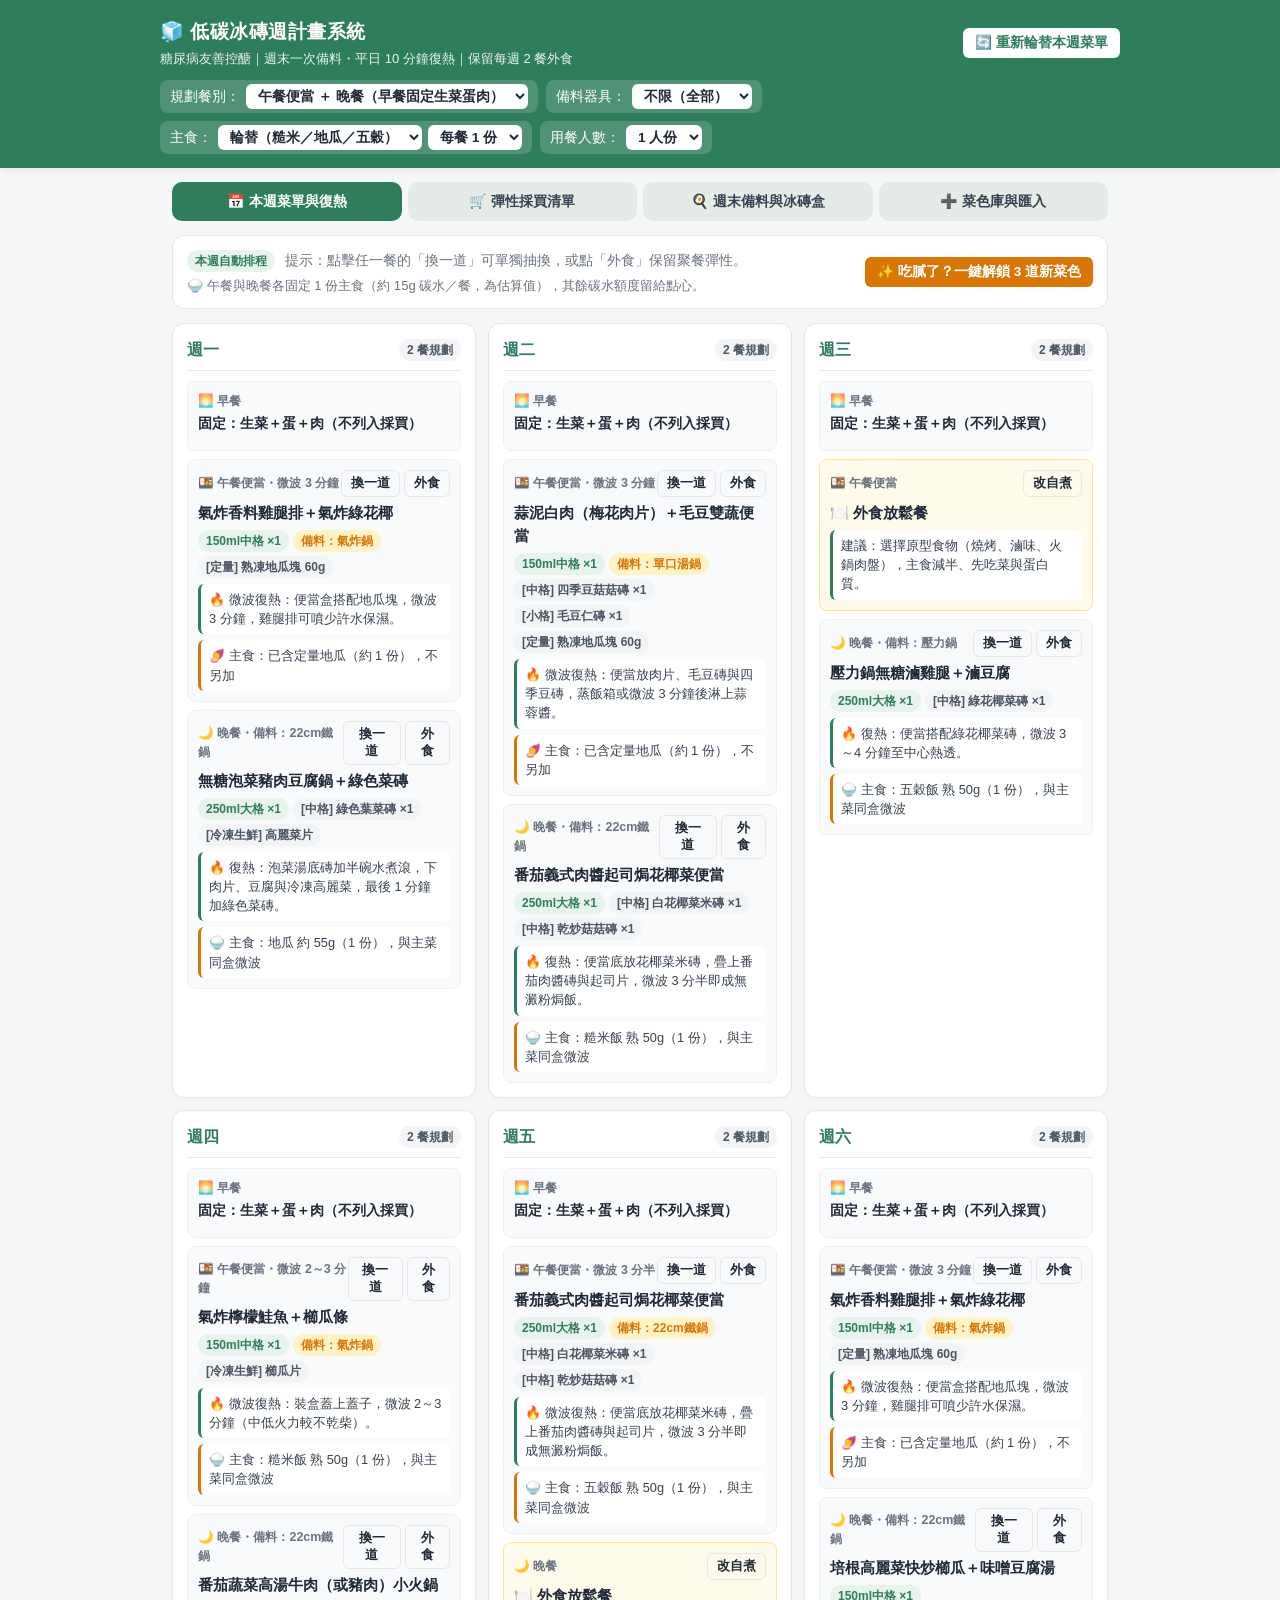
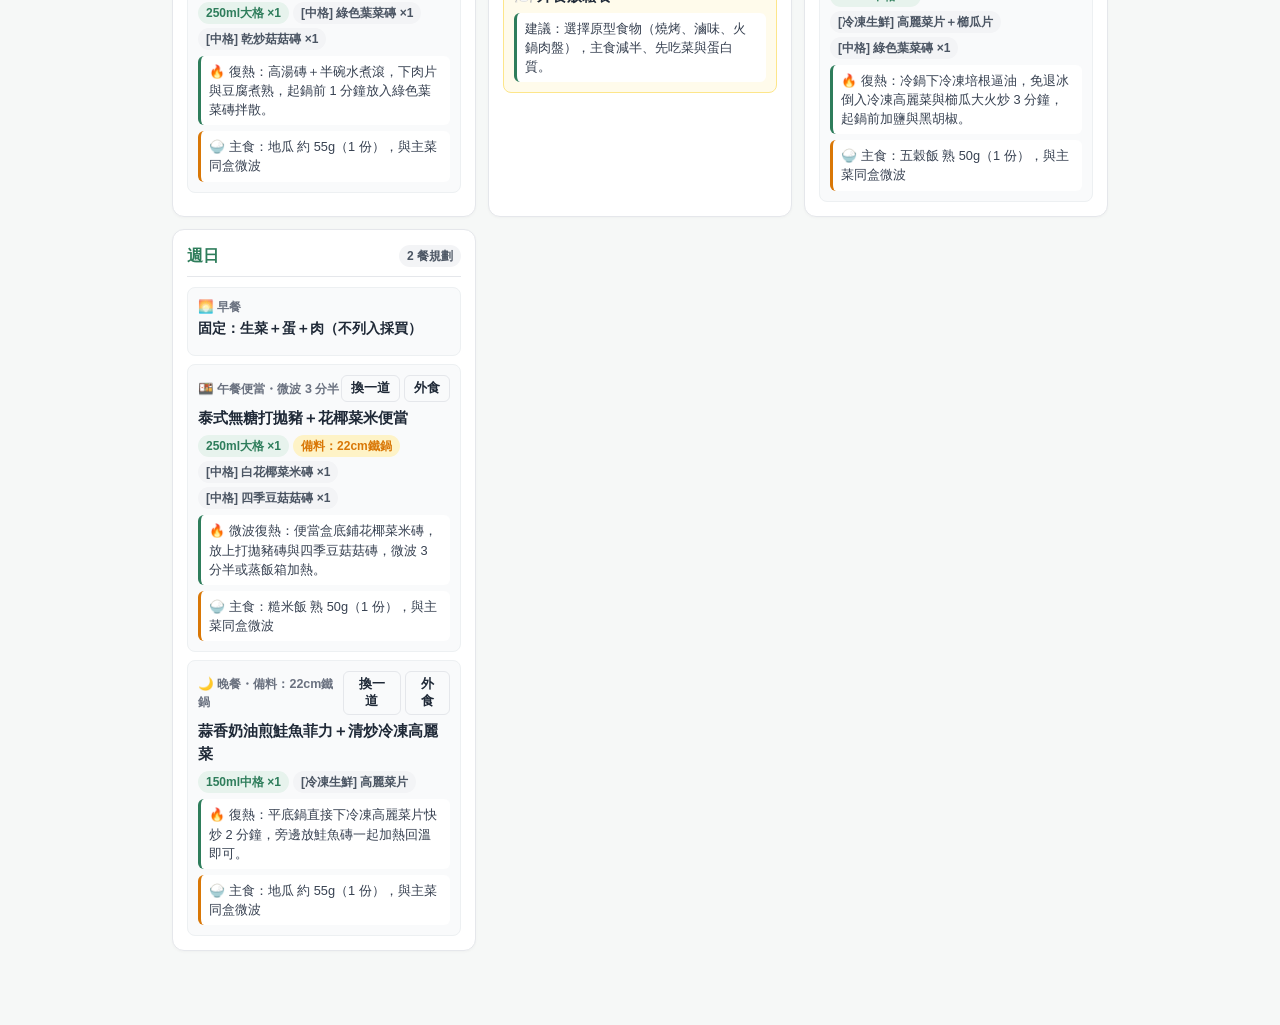
==== low-carb-meal/index.html @ 5da92940 "first version" ====
<html lang="zh-Hant">
<head>
  <meta charset="UTF-8" />
  <meta name="viewport" content="width=device-width, initial-scale=1.0" />
  <title>低碳冰磚週計畫｜控醣備餐與彈性採買系統</title>
  <style>
    :root {
      --bg: #f6f8f7;
      --card: #ffffff;
      --primary: #2e7d5b;
      --primary-light: #e7f3ed;
      --accent: #d97706;
      --accent-light: #fef3c7;
      --text: #1f2937;
      --muted: #6b7280;
      --border: #e5e7eb;
      --danger: #dc2626;
      --radius: 12px;
    }
    * { box-sizing: border-box; }
    body {
      margin: 0;
      font-family: -apple-system, BlinkMacSystemFont, "Segoe UI", "Noto Sans TC", "Microsoft JhengHei", sans-serif;
      background: var(--bg);
      color: var(--text);
      line-height: 1.5;
      padding-bottom: 60px;
    }
    header {
      background: var(--primary);
      color: #fff;
      padding: 18px 16px 14px;
      position: sticky;
      top: 0;
      z-index: 20;
      box-shadow: 0 2px 8px rgba(0,0,0,0.08);
    }
    .header-top {
      max-width: 960px;
      margin: 0 auto;
      display: flex;
      flex-wrap: wrap;
      justify-content: space-between;
      align-items: center;
      gap: 10px;
    }
    h1 {
      margin: 0;
      font-size: 1.2rem;
      letter-spacing: 0.5px;
    }
    .subtitle {
      font-size: 0.82rem;
      opacity: 0.9;
      margin-top: 2px;
    }
    .controls-bar {
      max-width: 960px;
      margin: 12px auto 0;
      display: flex;
      flex-wrap: wrap;
      gap: 8px;
      align-items: center;
    }
    .control-group {
      background: rgba(255,255,255,0.16);
      padding: 4px 10px;
      border-radius: 8px;
      display: flex;
      align-items: center;
      gap: 6px;
      font-size: 0.85rem;
    }
    select, button {
      font-family: inherit;
      font-size: 0.85rem;
      border-radius: 6px;
      border: none;
      cursor: pointer;
    }
    select {
      padding: 4px 8px;
      background: #fff;
      color: var(--text);
      font-weight: 600;
    }
    .btn {
      padding: 6px 12px;
      font-weight: 600;
      transition: opacity 0.15s;
    }
    .btn:hover { opacity: 0.9; }
    .btn-white { background: #fff; color: var(--primary); }
    .btn-accent { background: var(--accent); color: #fff; }
    .btn-outline {
      background: transparent;
      border: 1px solid var(--border);
      color: var(--text);
      padding: 4px 9px;
      font-size: 0.8rem;
    }
    .btn-outline:hover { background: #f3f4f6; }

    /* Tabs */
    .tabs {
      max-width: 960px;
      margin: 14px auto 0;
      padding: 0 12px;
      display: grid;
      grid-template-columns: repeat(4, 1fr);
      gap: 6px;
    }
    .tab-btn {
      padding: 10px 6px;
      background: #e5ece8;
      color: #374151;
      border-radius: 10px;
      font-weight: 700;
      font-size: 0.88rem;
      text-align: center;
    }
    .tab-btn.active {
      background: var(--primary);
      color: #fff;
    }

    main {
      max-width: 960px;
      margin: 14px auto;
      padding: 0 12px;
    }
    .tab-panel { display: none; }
    .tab-panel.active { display: block; }

    /* Action Banner */
    .action-strip {
      background: var(--card);
      border: 1px solid var(--border);
      border-radius: var(--radius);
      padding: 12px 14px;
      margin-bottom: 14px;
      display: flex;
      flex-wrap: wrap;
      justify-content: space-between;
      align-items: center;
      gap: 10px;
    }
    .badge {
      display: inline-block;
      padding: 2px 8px;
      border-radius: 999px;
      font-size: 0.75rem;
      font-weight: 700;
    }
    .badge-green { background: var(--primary-light); color: var(--primary); }
    .badge-amber { background: var(--accent-light); color: var(--accent); }
    .badge-gray { background: #f3f4f6; color: #4b5563; }

    /* Day Cards */
    .week-grid {
      display: grid;
      grid-template-columns: repeat(auto-fill, minmax(290px, 1fr));
      gap: 12px;
    }
    .day-card {
      background: var(--card);
      border: 1px solid var(--border);
      border-radius: var(--radius);
      padding: 14px;
      box-shadow: 0 1px 3px rgba(0,0,0,0.03);
    }
    .day-header {
      display: flex;
      justify-content: space-between;
      align-items: center;
      border-bottom: 1px solid var(--border);
      padding-bottom: 8px;
      margin-bottom: 10px;
    }
    .day-title {
      font-weight: 800;
      font-size: 1rem;
      color: var(--primary);
    }
    .meal-slot {
      background: #f9fafb;
      border: 1px solid #edf0f2;
      border-radius: 8px;
      padding: 10px;
      margin-bottom: 8px;
    }
    .meal-slot:last-child { margin-bottom: 0; }
    .meal-slot.eating-out {
      background: #fffbeb;
      border-color: #fde68a;
    }
    .slot-top {
      display: flex;
      justify-content: space-between;
      align-items: center;
      margin-bottom: 4px;
    }
    .slot-label {
      font-size: 0.78rem;
      font-weight: 700;
      color: var(--muted);
    }
    .slot-actions {
      display: flex;
      gap: 4px;
    }
    .meal-name {
      font-weight: 700;
      font-size: 0.96rem;
      margin: 2px 0 6px;
    }
    .brick-tags {
      display: flex;
      flex-wrap: wrap;
      gap: 4px;
      margin-bottom: 6px;
    }
    .reheat-box {
      font-size: 0.8rem;
      color: #374151;
      background: #fff;
      padding: 6px 8px;
      border-radius: 6px;
      border-left: 3px solid var(--primary);
    }

    /* Section Cards */
    .section-card {
      background: var(--card);
      border: 1px solid var(--border);
      border-radius: var(--radius);
      padding: 16px;
      margin-bottom: 14px;
    }
    .section-card h2 {
      margin: 0 0 10px;
      font-size: 1.05rem;
      color: var(--primary);
      display: flex;
      align-items: center;
      gap: 6px;
    }

    /* Container Grid */
    .container-grid {
      display: grid;
      grid-template-columns: repeat(auto-fit, minmax(220px, 1fr));
      gap: 10px;
    }
    .container-box {
      border: 1px solid var(--border);
      border-radius: 10px;
      padding: 12px;
      background: #fafcfb;
    }
    .container-size {
      font-weight: 800;
      color: var(--primary);
      font-size: 0.95rem;
    }
    .container-count {
      font-size: 1.35rem;
      font-weight: 800;
      margin: 4px 0;
    }

    /* SOP Steps */
    .sop-step {
      border-left: 3px solid var(--primary);
      padding-left: 12px;
      margin-bottom: 14px;
    }
    .sop-step h3 {
      margin: 0 0 4px;
      font-size: 0.95rem;
    }
    .sop-step ul {
      margin: 4px 0 0;
      padding-left: 18px;
      font-size: 0.88rem;
    }

    /* Shopping List */
    .shop-category {
      margin-bottom: 16px;
    }
    .shop-cat-title {
      font-weight: 800;
      font-size: 0.92rem;
      background: var(--primary-light);
      color: var(--primary);
      padding: 5px 10px;
      border-radius: 6px;
      margin-bottom: 8px;
    }
    .shop-item {
      display: flex;
      flex-wrap: wrap;
      justify-content: space-between;
      align-items: center;
      padding: 8px 6px;
      border-bottom: 1px solid #f1f3f5;
      gap: 8px;
    }
    .shop-item.checked .item-main {
      text-decoration: line-through;
      color: var(--muted);
    }
    .item-left {
      display: flex;
      align-items: flex-start;
      gap: 8px;
      flex: 1;
      min-width: 180px;
    }
    .item-left input[type="checkbox"] {
      width: 18px;
      height: 18px;
      margin-top: 2px;
      accent-color: var(--primary);
    }
    .alt-hint {
      display: block;
      font-size: 0.76rem;
      color: var(--muted);
    }
    .qty-ctrl {
      display: flex;
      align-items: center;
      gap: 6px;
    }
    .qty-btn {
      width: 26px;
      height: 26px;
      border-radius: 6px;
      background: #eef2f0;
      font-weight: 800;
      color: var(--text);
    }
    .qty-val {
      min-width: 68px;
      text-align: center;
      font-weight: 700;
      font-size: 0.88rem;
    }
    .custom-add {
      display: flex;
      gap: 8px;
      margin-top: 12px;
    }
    .custom-add input {
      flex: 1;
      padding: 8px 10px;
      border: 1px solid var(--border);
      border-radius: 8px;
      font-size: 0.9rem;
    }

    /* Modal */
    .modal-backdrop {
      display: none;
      position: fixed;
      inset: 0;
      background: rgba(0,0,0,0.45);
      z-index: 50;
      align-items: center;
      justify-content: center;
      padding: 16px;
    }
    .modal-backdrop.open { display: flex; }
    .modal {
      background: #fff;
      border-radius: 14px;
      max-width: 560px;
      width: 100%;
      padding: 18px;
      max-height: 88vh;
      overflow-y: auto;
    }
    .modal textarea {
      width: 100%;
      height: 180px;
      font-family: monospace;
      font-size: 0.82rem;
      padding: 10px;
      border: 1px solid var(--border);
      border-radius: 8px;
      margin: 10px 0;
    }
    .toast {
      position: fixed;
      bottom: 20px;
      left: 50%;
      transform: translateX(-50%);
      background: #1f2937;
      color: #fff;
      padding: 10px 18px;
      border-radius: 999px;
      font-size: 0.88rem;
      z-index: 60;
      opacity: 0;
      pointer-events: none;
      transition: opacity 0.25s;
    }
    .toast.show { opacity: 1; }

    /* ===== 手機版：節省上半部空間 ===== */
    #settingsToggle { display: none; }
    .header-actions { display: flex; gap: 6px; }
    @media (max-width: 640px) {
      header { position: static; padding: 10px 12px; }
      h1 { font-size: 1rem; }
      .subtitle { display: none; }
      .hide-sm { display: none; }
      #settingsToggle { display: inline-block; }
      .btn { padding: 6px 10px; }
      .controls-bar { display: none; margin-top: 10px; }
      .controls-bar.open { display: flex; flex-direction: column; align-items: stretch; }
      .control-group { width: 100%; justify-content: space-between; flex-wrap: wrap; }
      .control-group select { max-width: 62%; }
      .tabs {
        position: sticky; top: 0; z-index: 15;
        margin: 0; padding: 6px 8px;
        background: var(--bg);
        border-bottom: 1px solid var(--border);
        gap: 4px;
      }
      .tab-btn { padding: 8px 2px; font-size: 0.72rem; line-height: 1.25; }
      main { margin: 10px auto; }
      .action-strip { padding: 10px 12px; }
      .section-card { padding: 12px; }
    }
  </style>
</head>
<body>

<header>
  <div class="header-top">
    <div>
      <h1>🧊 低碳冰磚週計畫系統</h1>
      <div class="subtitle">糖尿病友善控醣｜週末一次備料・平日 10 分鐘復熱｜保留每週 2 餐外食</div>
    </div>
    <div class="header-actions">
      <button id="settingsToggle" class="btn btn-white" onclick="toggleSettings()" aria-expanded="false">⚙️ 設定</button>
      <button class="btn btn-white" onclick="regenerateWeek()">🔄 重新輪替<span class="hide-sm">本週菜單</span></button>
    </div>
  </div>
  <div class="controls-bar">
    <div class="control-group">
      <span>規劃餐別：</span>
      <select id="mealModeSelect" onchange="changeMealMode()">
        <option value="lunch_dinner" selected>午餐便當 ＋ 晚餐（早餐固定生菜蛋肉）</option>
        <option value="dinner_only">僅規劃晚餐（中午自理/外食）</option>
        <option value="three_meals">三餐全部規劃（含低碳變化早餐）</option>
      </select>
    </div>
    <div class="control-group">
      <span>備料器具：</span>
      <select id="cookwareSelect" onchange="changeCookware()">
        <option value="all" selected>不限（全部）</option>
        <option value="iron">鐵鍋／湯鍋</option>
        <option value="微波爐">微波爐</option>
        <option value="氣炸鍋">氣炸鍋</option>
        <option value="壓力鍋">壓力鍋</option>
      </select>
    </div>
    <div class="control-group">
      <span>主食：</span>
      <select id="stapleSelect" onchange="changeStaple()">
        <option value="rotate" selected>輪替（糙米／地瓜／五穀）</option>
        <option value="brown_rice">糙米飯</option>
        <option value="multigrain">五穀飯</option>
        <option value="sweet_potato">地瓜</option>
      </select>
      <select id="stapleServingsSelect" onchange="changeStaple()">
        <option value="0">不安排</option>
        <option value="1" selected>每餐 1 份</option>
        <option value="2">每餐 2 份</option>
        <option value="3">每餐 3 份</option>
      </select>
    </div>
    <div class="control-group">
      <span>用餐人數：</span>
      <select id="servingsSelect" onchange="changeServings()">
        <option value="1" selected>1 人份</option>
        <option value="2">2 人份</option>
        <option value="3">3 人份</option>
        <option value="4">4 人份</option>
      </select>
    </div>
  </div>
</header>

<div class="tabs">
  <button class="tab-btn active" onclick="switchTab('plan', this)">📅 本週菜單與復熱</button>
  <button class="tab-btn" onclick="switchTab('shop', this)">🛒 彈性採買清單</button>
  <button class="tab-btn" onclick="switchTab('sop', this)">🍳 週末備料與冰磚盒</button>
  <button class="tab-btn" onclick="switchTab('recipes', this)">➕ 菜色庫與匯入</button>
</div>

<main>
  <!-- 分頁一：本週菜單與復熱 -->
  <section id="tab-plan" class="tab-panel active">
    <div class="action-strip">
      <div>
        <span class="badge badge-green" id="weekLabel">本週自動排程</span>
        <span style="font-size:0.85rem; color:var(--muted); margin-left:6px;">
          提示：點擊任一餐的「換一道」可單獨抽換，或點「外食」保留聚餐彈性。
        </span>
        <div id="stapleHint" style="font-size:0.82rem; color:var(--muted); margin-top:4px;"></div>
      </div>
      <button class="btn btn-accent" onclick="unlockMoreRecipes()">✨ 吃膩了？一鍵解鎖 3 道新菜色</button>
    </div>
    <div class="week-grid" id="weekGrid"></div>
  </section>

  <!-- 分頁二：彈性採買清單 -->
  <section id="tab-shop" class="tab-panel">
    <div class="section-card">
      <h2>🛒 本週彈性採買清單（目前計算：<span id="shopServingTitle">1 人份</span>）</h2>
      <p style="font-size:0.84rem; color:var(--muted); margin-top:0;">
        ✅ <strong>冰箱已有先勾掉</strong>（例如高麗菜、培根、地瓜）｜可用 <strong>＋／－</strong> 依包裝大小調整，或參考下方替代食材。
      </p>
      <div id="shoppingContainer"></div>
      <div class="custom-add">
        <input type="text" id="customItemInput" placeholder="臨時加買（例：雞蛋 1 盒、無糖豆漿、橄欖油）" onkeydown="if(event.key==='Enter') addCustomItem()" />
        <button class="btn btn-white" style="border:1px solid var(--primary);" onclick="addCustomItem()">＋ 加入清單</button>
      </div>
      <div style="margin-top:12px; display:flex; gap:8px; flex-wrap:wrap;">
        <button class="btn btn-outline" onclick="clearCheckedItems()">清除已勾選狀態</button>
        <button class="btn btn-outline" onclick="resetAdjustments()">重設數量微調</button>
      </div>
    </div>
  </section>

  <!-- 分頁三：週末備料與冰磚盒 -->
  <section id="tab-sop" class="tab-panel">
    <div class="section-card">
      <h2>🔌 電器料理小提醒（微波爐／氣炸鍋／壓力鍋）</h2>
      <ul style="margin:0; padding-left:18px; font-size:0.88rem;">
        <li><strong>微波爐</strong>：使用微波專用容器，蓋保鮮膜或盤子並留透氣孔；冷凍磚分段加熱、中途攪拌或翻面，確保中心熱透。</li>
        <li><strong>氣炸鍋</strong>：食材先擦乾、拌少量油；不要塞滿，留出熱風流動空間。矽膠冰磚盒與上蓋未標示耐高溫時，請勿放入氣炸鍋，改用耐熱杯或鋁箔杯。</li>
        <li><strong>壓力鍋</strong>：液體量與最大容量以機型說明書為準，洩壓完成才開蓋；表中時間僅供參考，請依自家機型調整。</li>
        <li>所有電器的時間與功率都因機型而異，第一次請先小量測試；肉類以中心完全熟透為準。</li>
      </ul>
    </div>

    <div class="section-card">
      <h2>🧊 本週矽膠冰磚盒配置建議（<span id="sopServingTitle">1 人份</span>）</h2>
      <p style="font-size:0.84rem; color:var(--muted); margin-top:0;">
        建議選用「食品級矽膠＋硬質上蓋」冰磚盒；凍硬後脫模移入夾鏈袋集中收納，盒子即可重複冷凍下一批。
      </p>
      <div class="container-grid" id="containerSummary"></div>
    </div>

    <div class="section-card">
      <h2>📋 本週實際要備的料（依目前菜單與器具自動整理）</h2>
      <p style="font-size:0.84rem; color:var(--muted); margin-top:0;">
        只列出本週菜單用到的自煮食譜，依料理器具分組，方便決定先開哪台設備。
      </p>
      <div id="sopDynamic"></div>
    </div>

    <div class="section-card">
      <h2>⏱️ 週末 1 小時多器具平行備料 SOP</h2>
      <p style="font-size:0.84rem; color:var(--muted); margin-top:0;">
        原則：<strong>先啟動不用顧的設備</strong>（壓力鍋、電鍋），再用手邊時間洗切與炒菜；沒用到的器具直接略過該步驟。
      </p>
      <div class="sop-step">
        <h3>階段零：先啟動「不用顧」的設備（約 5 分鐘）</h3>
        <ul>
          <li><strong>壓力鍋</strong>：若本週有滷雞腿、牛肉湯等壓力鍋菜，先下鍋並設定時間（約 12～30 分鐘，依食材與機型），之後只需等洩壓。</li>
          <li><strong>電鍋</strong>：定量地瓜洗淨切小塊，外鍋 1 杯水蒸熟；同時用電鍋煮好本週的<strong>糙米飯／五穀飯</strong>（乾米量見採買清單「主食」）。</li>
          <li><strong>主食飯磚</strong>：飯煮好攤開放涼，每份約熟飯 50g 裝入 <strong>150ml 中格（約半滿）</strong>冷凍；地瓜蒸熟放涼後按份量分裝。</li>
        </ul>
      </div>
      <div class="sop-step">
        <h3>階段一：洗切與生鮮免燙分裝（約 15 分鐘，設備運轉中同步進行）</h3>
        <ul>
          <li><strong>高麗菜</strong>：剝片洗淨切塊，<strong>務必徹底擦乾水分</strong>，依單餐份量裝袋壓平直接生凍（免汆燙）。</li>
          <li><strong>櫛瓜</strong>：洗淨擦乾切 1.5cm 厚片、條或刨絲，直接分裝冷凍；<strong>生菜</strong>洗淨擦乾冷藏，優先於週一～週三吃完。</li>
          <li><strong>肉類</strong>：雞腿排、鮭魚擦乾並醃好（鹽、黑胡椒、蒜粉），準備進氣炸鍋。</li>
        </ul>
      </div>
      <div class="sop-step">
        <h3>階段二：氣炸鍋分批＋湯鍋汆燙雙線並行（約 20 分鐘）</h3>
        <ul>
          <li><strong>氣炸鍋 180°C 分批</strong>：不要塞滿。雞腿排約 12～15 分鐘，鮭魚約 8～10 分鐘，花椰菜或櫛瓜條最後 5 分鐘加入；出爐放網架散熱。</li>
          <li><strong>同時用湯鍋汆燙</strong>，依「味道淡 → 味道重」：綠花椰菜小朵、四季豆段燙 60 秒，泡冷水瀝乾 ➔ 裝入 <strong>150ml 中格</strong>；青江菜、菠菜、地瓜葉燙 30 秒，<strong>用力擠乾水分</strong>切段 ➔ 裝入 <strong>150ml 中格</strong>。</li>
          <li><strong>壓力鍋</strong>：計時結束後等洩壓完成再開蓋（<strong>切勿強行開蓋</strong>），湯品與滷味先放涼。</li>
        </ul>
      </div>
      <div class="sop-step">
        <h3>階段三：22cm 鐵鍋乾炒配料與主菜醬汁（約 15 分鐘）</h3>
        <ul>
          <li><strong>先炒香菇與洋蔥</strong>：少許油乾炒香菇、鴻喜菇與洋蔥丁至收乾水分，分裝入 <strong>150ml 中格</strong>（百搭便當與滑蛋）。</li>
          <li><strong>再煮主菜／湯底磚</strong>：依本週排出的主菜（如無糖打拋豬、番茄肉醬、味噌高湯底）用鐵鍋煮好，放涼入 <strong>250ml 大格</strong>。</li>
        </ul>
      </div>
      <div class="sop-step">
        <h3>階段四：微波爐當「小幫手」（約 5 分鐘，可穿插在任何空檔）</h3>
        <ul>
          <li><strong>少量蔬菜</strong>：一份量的葉菜可裝耐熱碗，加 1～2 大匙水、蓋盤子微波 1～2 分鐘，免開火燙熟。</li>
          <li><strong>解凍絞肉或融化奶油</strong>：低功率分段微波，避免局部煮熟。</li>
          <li><strong>先試吃一磚</strong>：挑一塊放涼的成品，微波確認復熱時間，之後在菜單上微調。</li>
          <li>微波蒸蛋、馬克杯蛋這類菜<strong>不需先煮</strong>，只要備好肉末磚或菇菇磚冷凍即可。</li>
        </ul>
      </div>
      <div class="sop-step" style="margin-bottom:0;">
        <h3>階段五：徹底放涼、入模冷凍與貼標（約 5 分鐘）</h3>
        <ul>
          <li>所有熟食務必吹涼再加蓋進冷凍庫，避免水氣結霜；貼上標籤（菜名＋日期＋復熱器具），平日免解凍直接取用。</li>
          <li>氣炸鍋與壓力鍋出爐的肉類較燙，先攤開散熱，不要直接蓋進密封盒。</li>
        </ul>
      </div>
    </div>
  </section>

  <!-- 分頁四：菜色庫與匯入 -->
  <section id="tab-recipes" class="tab-panel">
    <div class="section-card">
      <h2>📚 目前啟用中的低碳食譜庫（共 <span id="recipeCount">0</span> 道）</h2>
      <div style="display:flex; gap:8px; flex-wrap:wrap; margin-bottom:12px;">
        <button class="btn btn-accent" onclick="unlockMoreRecipes()">✨ 一鍵解鎖 3 道隱藏新菜色</button>
        <button class="btn btn-white" style="border:1px solid var(--primary);" onclick="openImportModal()">📥 貼上 JSON 匯入新食譜</button>
        <button class="btn btn-outline" onclick="exportRecipesJson()">📤 匯出目前菜庫備份</button>
        <button class="btn btn-outline" style="color:var(--danger);" onclick="resetAllData()">⚠️ 重設為初始預設值</button>
      </div>
      <div id="recipeListView"></div>
    </div>
  </section>
</main>

<!-- JSON 匯入彈窗 -->
<div class="modal-backdrop" id="importModal">
  <div class="modal">
    <h3 style="margin-top:0; color:var(--primary);">📥 匯入新食譜</h3>

    <div style="border:1px solid var(--border); border-radius:10px; padding:10px; margin-bottom:10px;">
      <strong style="font-size:0.9rem;">🔗 從網址匯入 JSON（GitHub raw / Gist / 任何 JSON 連結）</strong>
      <div style="display:flex; gap:6px; margin-top:8px;">
        <input type="text" id="jsonUrl" placeholder="https://raw.githubusercontent.com/使用者/repo/main/recipes.json" style="flex:1; padding:7px 9px; border:1px solid var(--border); border-radius:8px;" onkeydown="if(event.key==='Enter') fetchFromUrl()" />
        <button class="btn btn-white" style="background:var(--primary); color:#fff;" onclick="fetchFromUrl()">下載並匯入</button>
      </div>
      <p style="font-size:0.78rem; color:var(--muted); margin:8px 0 0;">
        貼 <code>github.com/.../blob/...</code> 的一般檔案網址也可以，會自動轉成 raw。格式支援 Mealie 與本系統。
      </p>
    </div>

    <div style="border:1px solid var(--border); border-radius:10px; padding:10px; margin-bottom:10px;">
      <strong style="font-size:0.9rem;">🥘 從 Mealie 抓取</strong>
      <div style="display:grid; gap:6px; margin-top:8px;">
        <input type="text" id="mealieUrl" placeholder="Mealie 網址，例如 https://mealie.example.com" style="padding:7px 9px; border:1px solid var(--border); border-radius:8px;" />
        <input type="password" id="mealieToken" placeholder="API Token（公開食譜可留空；不會被儲存）" style="padding:7px 9px; border:1px solid var(--border); border-radius:8px;" />
        <button class="btn btn-white" style="background:var(--primary); color:#fff;" onclick="fetchFromMealie()">從 Mealie 抓取並匯入</button>
      </div>
      <p style="font-size:0.78rem; color:var(--muted); margin:8px 0 0;">
        Mealie 需允許本頁來源的 CORS，否則瀏覽器會擋下請求。被擋時，請改用下方貼上 JSON：開啟
        <code>/api/recipes/食譜slug</code> 複製內容即可。
      </p>
    </div>

    <label style="font-size:0.84rem;">Mealie 食譜沒有冰磚規格，預設使用：
      <select id="mealieBrickSize" style="border:1px solid var(--border);">
        <option value="150ml中格" selected>150ml 中格</option>
        <option value="250ml大格">250ml 大格</option>
        <option value="30ml小格">30ml 小格</option>
      </select>
    </label>
    <p style="font-size:0.84rem; color:var(--muted); margin:6px 0 0;">
      也可貼上 Mealie 食譜 JSON（單道、陣列或列表 API 回傳的 <code>items</code>），或本系統格式的 JSON 陣列。系統會自動辨識並合併進輪替菜庫。
    </p>
    <textarea id="importTextarea" placeholder='貼上 JSON，例如 Mealie：{"name":"打拋豬","recipeIngredient":[...]}，或本系統格式：[{"id":"fish_01","name":"...",...}]'></textarea>
    <div style="display:flex; justify-content:flex-end; gap:8px;">
      <button class="btn btn-outline" onclick="closeImportModal()">取消</button>
      <button class="btn btn-white" style="background:var(--primary); color:#fff;" onclick="confirmImportJson()">確認匯入</button>
    </div>
  </div>
</div>

<div class="toast" id="toast"></div>

<script>
// ==================== 1. 內建核心低碳食譜庫 ====================
const CORE_RECIPES = [
  {
    id: "bento_01",
    name: "泰式無糖打拋豬＋花椰菜米便當",
    mealType: ["lunch_bento", "dinner"],
    cookware: "22cm鐵鍋",
    brickSpec: { size: "250ml大格", count: 1 },
    extraBricks: ["[中格] 白花椰菜米磚 ×1", "[中格] 四季豆菇菇磚 ×1"],
    ingredients: [
      { item: "豬絞肉（低脂）", amount: 120, unit: "g", category: "肉蛋魚豆", alt: "雞胸絞肉、牛絞肉" },
      { item: "白花椰菜", amount: 150, unit: "g", category: "葉菜與花椰", alt: "綠花椰菜碎、板豆腐碎" },
      { item: "四季豆", amount: 60, unit: "g", category: "根莖瓜果", alt: "玉米筍、甜豌豆" },
      { item: "鴻喜菇", amount: 50, unit: "g", category: "菇類與常備", alt: "香菇、杏鮑菇" },
      { item: "九層塔與蒜末", amount: 15, unit: "g", category: "葉菜與花椰", alt: "蔥花、洋蔥末" }
    ],
    prepNote: "鐵鍋炒香蒜末辣椒與豬絞肉，加魚露、醬油、檸檬汁收乾（不加糖），放涼入250ml大格。",
    reheatNote: "便當盒底鋪花椰菜米磚，放上打拋豬磚與四季豆菇菇磚，微波 3 分半或蒸飯箱加熱。"
  },
  {
    id: "bento_02",
    name: "香煎去骨雞腿排＋定量地瓜便當",
    mealType: ["lunch_bento"],
    cookware: "22cm鐵鍋",
    brickSpec: { size: "150ml中格", count: 1 },
    extraBricks: ["[中格] 綠花椰菜磚 ×1", "[定量] 熟凍地瓜塊 60g"],
    ingredients: [
      { item: "去骨雞腿排", amount: 150, unit: "g", category: "肉蛋魚豆", alt: "雞胸肉、松阪豬" },
      { item: "綠花椰菜", amount: 100, unit: "g", category: "葉菜與花椰", alt: "四季豆、青江菜" },
      { item: "地瓜（定量60g）", amount: 60, unit: "g", category: "根莖瓜果", alt: "南瓜 70g、毛豆仁 60g" }
    ],
    prepNote: "雞腿排皮朝下用22cm鐵鍋煎至金黃逼油，灑鹽與黑胡椒切塊，放涼分裝冷凍。",
    reheatNote: "取出雞腿排、花椰菜磚與1塊熟凍地瓜裝盒，微波 3 分鐘（噴少許水更嫩）。"
  },
  {
    id: "bento_03",
    name: "番茄義式肉醬起司焗花椰菜便當",
    mealType: ["lunch_bento", "dinner"],
    cookware: "22cm鐵鍋",
    brickSpec: { size: "250ml大格", count: 1 },
    extraBricks: ["[中格] 白花椰菜米磚 ×1", "[中格] 乾炒菇菇磚 ×1"],
    ingredients: [
      { item: "牛絞肉（或豬絞肉）", amount: 120, unit: "g", category: "肉蛋魚豆", alt: "雞胸丁、板豆腐丁" },
      { item: "牛番茄", amount: 1, unit: "顆", category: "根莖瓜果", alt: "無糖番茄糊罐頭" },
      { item: "洋蔥", amount: 40, unit: "g", category: "根莖瓜果", alt: "西芹丁" },
      { item: "起司片", amount: 1, unit: "片", category: "冷藏乳品", alt: "乳酪絲 15g" }
    ],
    prepNote: "鐵鍋炒香洋蔥與牛番茄丁至糊化，加入絞肉、義式香料與黑胡椒燉煮收汁，放涼入250ml大格。",
    reheatNote: "便當底放花椰菜米磚，疊上番茄肉醬磚與起司片，微波 3 分半即成無澱粉焗飯。"
  },
  {
    id: "bento_04",
    name: "蒜泥白肉（梅花肉片）＋毛豆雙蔬便當",
    mealType: ["lunch_bento"],
    cookware: "單口湯鍋",
    brickSpec: { size: "150ml中格", count: 1 },
    extraBricks: ["[中格] 四季豆菇菇磚 ×1", "[小格] 毛豆仁磚 ×1", "[定量] 熟凍地瓜塊 60g"],
    ingredients: [
      { item: "豬梅花薄肉片", amount: 130, unit: "g", category: "肉蛋魚豆", alt: "豬五花片、雞胸片" },
      { item: "毛豆仁", amount: 50, unit: "g", category: "肉蛋魚豆", alt: "黑豆、板豆腐" },
      { item: "地瓜（定量60g）", amount: 60, unit: "g", category: "根莖瓜果", alt: "芋頭塊 60g" }
    ],
    prepNote: "滾水加薑片與米酒燙熟梅花肉片，瀝乾分裝；醬汁（蒜末＋無糖醬油＋香油）另外小盒裝。",
    reheatNote: "便當放肉片、毛豆磚與四季豆磚，蒸飯箱或微波 3 分鐘後淋上蒜蓉醬。"
  },
  {
    id: "bento_05",
    name: "培根高麗菜無麵粉厚烘蛋便當",
    mealType: ["lunch_bento", "breakfast"],
    cookware: "22cm鐵鍋",
    brickSpec: { size: "150ml中格", count: 1 },
    extraBricks: ["[小格] 菠菜毛豆配色磚 ×1"],
    ingredients: [
      { item: "雞蛋", amount: 3, unit: "顆", category: "肉蛋魚豆", alt: "鴨蛋" },
      { item: "高麗菜", amount: 100, unit: "g", category: "葉菜與花椰", alt: "大白菜、櫛瓜絲" },
      { item: "培根肉", amount: 2, unit: "片", category: "肉蛋魚豆", alt: "火腿片、鮪魚罐頭" }
    ],
    prepNote: "22cm鐵鍋煎香培根與冷凍高麗菜絲，倒入打散蛋液與配色磚，加蓋小火烘熟切塊。",
    reheatNote: "冷凍切塊烘蛋直接裝入便當，搭配小番茄或無糖豆漿，微波 2 分半即可。"
  },
  {
    id: "dinner_01",
    name: "培根高麗菜快炒櫛瓜＋味噌豆腐湯",
    mealType: ["dinner"],
    cookware: "22cm鐵鍋",
    brickSpec: { size: "150ml中格", count: 1 },
    extraBricks: ["[冷凍生鮮] 高麗菜片＋櫛瓜片", "[中格] 綠色葉菜磚 ×1"],
    ingredients: [
      { item: "高麗菜", amount: 120, unit: "g", category: "葉菜與花椰", alt: "大白菜、青江菜" },
      { item: "櫛瓜", amount: 100, unit: "g", category: "根莖瓜果", alt: "大黃瓜、杏鮑菇" },
      { item: "培根肉", amount: 2, unit: "片", category: "肉蛋魚豆", alt: "豬肉絲、雞肉丁" },
      { item: "板豆腐", amount: 100, unit: "g", category: "肉蛋魚豆", alt: "嫩豆腐、豆皮" }
    ],
    prepNote: "高麗菜與櫛瓜洗淨擦乾生凍；培根單片捲起冷凍。",
    reheatNote: "冷鍋下冷凍培根逼油，免退冰倒入冷凍高麗菜與櫛瓜大火炒 3 分鐘，起鍋前加鹽與黑胡椒。"
  },
  {
    id: "dinner_02",
    name: "番茄蔬菜高湯牛肉（或豬肉）小火鍋",
    mealType: ["dinner"],
    cookware: "22cm鐵鍋",
    brickSpec: { size: "250ml大格", count: 1 },
    extraBricks: ["[中格] 綠色葉菜磚 ×1", "[中格] 乾炒菇菇磚 ×1"],
    ingredients: [
      { item: "火鍋肉片（牛或豬）", amount: 130, unit: "g", category: "肉蛋魚豆", alt: "去骨雞腿塊、魚片" },
      { item: "牛番茄", amount: 1, unit: "顆", category: "根莖瓜果", alt: "白蘿蔔塊" },
      { item: "青江菜（或菠菜）", amount: 100, unit: "g", category: "葉菜與花椰", alt: "小白菜、地瓜葉" },
      { item: "板豆腐", amount: 100, unit: "g", category: "肉蛋魚豆", alt: "凍豆腐、百頁豆腐" }
    ],
    prepNote: "週末用番茄、洋蔥與高麗菜芯熬無糖蔬菜湯底，分裝 250ml 大格；葉菜燙 30 秒擠乾入 150ml 中格。",
    reheatNote: "高湯磚＋半碗水煮滾，下肉片與豆腐煮熟，起鍋前 1 分鐘放入綠色葉菜磚拌散。"
  },
  {
    id: "dinner_03",
    name: "乾炒菇菇洋蔥滑蛋＋清燙蒜香青菜",
    mealType: ["dinner"],
    cookware: "22cm鐵鍋",
    brickSpec: { size: "150ml中格", count: 1 },
    extraBricks: ["[中格] 乾炒菇菇洋蔥磚 ×1", "[中格] 綠色葉菜磚 ×1"],
    ingredients: [
      { item: "香菇與鴻喜菇", amount: 100, unit: "g", category: "菇類與常備", alt: "杏鮑菇、金針菇" },
      { item: "洋蔥", amount: 50, unit: "g", category: "根莖瓜果", alt: "蔥段" },
      { item: "雞蛋", amount: 3, unit: "顆", category: "肉蛋魚豆", alt: "蝦仁 80g＋蛋 2 顆" },
      { item: "地瓜葉（或空心菜）", amount: 100, unit: "g", category: "葉菜與花椰", alt: "青江菜、菠菜" }
    ],
    prepNote: "菇類與洋蔥切絲用鐵鍋乾炒收水，放涼入 150ml 中格冰磚盒。",
    reheatNote: "鐵鍋熱油炒熱菇菇冰磚，淋入蛋液小火推成滑蛋；另用滾水快速燙散綠色葉菜磚拌橄欖油。"
  },
  {
    id: "dinner_04",
    name: "蒜香奶油煎鮭魚菲力＋清炒冷凍高麗菜",
    mealType: ["dinner", "lunch_bento"],
    cookware: "22cm鐵鍋",
    brickSpec: { size: "150ml中格", count: 1 },
    extraBricks: ["[冷凍生鮮] 高麗菜片"],
    ingredients: [
      { item: "鮭魚菲力", amount: 130, unit: "g", category: "肉蛋魚豆", alt: "無鹽鯖魚片、鱸魚片" },
      { item: "高麗菜", amount: 120, unit: "g", category: "葉菜與花椰", alt: "綠花椰菜、四季豆" },
      { item: "無鹽奶油與蒜頭", amount: 10, unit: "g", category: "冷藏乳品", alt: "橄欖油 1 大匙" }
    ],
    prepNote: "鮭魚切厚塊擦乾，22cm鐵鍋煎至兩面金黃，關火餘溫融化奶油蒜末與檸檬汁，放涼入 150ml 中格。",
    reheatNote: "平底鍋直接下冷凍高麗菜片快炒 2 分鐘，旁邊放鮭魚磚一起加熱回溫即可。",
    lunchReheat: "鮭魚磚與高麗菜片裝盒，蓋上蓋子微波 3 分鐘（可噴少許水）。"
  },
  {
    id: "dinner_05",
    name: "無糖泡菜豬肉豆腐鍋＋綠色菜磚",
    mealType: ["dinner"],
    cookware: "22cm鐵鍋",
    brickSpec: { size: "250ml大格", count: 1 },
    extraBricks: ["[中格] 綠色葉菜磚 ×1", "[冷凍生鮮] 高麗菜片"],
    ingredients: [
      { item: "無糖韓式泡菜", amount: 80, unit: "g", category: "菇類與常備", alt: "無糖白味噌 20g" },
      { item: "豬五花（或梅花肉片）", amount: 120, unit: "g", category: "肉蛋魚豆", alt: "雞腿肉片、海鮮" },
      { item: "板豆腐", amount: 100, unit: "g", category: "肉蛋魚豆", alt: "嫩豆腐" }
    ],
    prepNote: "泡菜與洋蔥炒香加水煮成湯底，放涼分裝 250ml 大格冰磚盒。",
    reheatNote: "泡菜湯底磚加半碗水煮滾，下肉片、豆腐與冷凍高麗菜，最後 1 分鐘加綠色菜磚。"
  },
  {
    id: "bf_01",
    name: "生菜培根煎蛋捲＋無糖豆漿",
    mealType: ["breakfast"],
    cookware: "22cm鐵鍋",
    brickSpec: { size: "30ml小格", count: 1 },
    extraBricks: ["[冷藏生鮮] 蘿蔓/美生菜葉"],
    ingredients: [
      { item: "美生菜（或蘿蔓）", amount: 60, unit: "g", category: "葉菜與花椰", alt: "大陸妹、小黃瓜片" },
      { item: "雞蛋", amount: 2, unit: "顆", category: "肉蛋魚豆", alt: "水煮蛋" },
      { item: "培根肉", amount: 2, unit: "片", category: "肉蛋魚豆", alt: "煎雞胸片" }
    ],
    prepNote: "生菜洗淨甩乾包裹廚房紙巾直立冷藏（不可冷凍）。",
    reheatNote: "22cm鐵鍋煎熟培根與荷包蛋，用大片生菜直接包起來吃，清爽零澱粉。"
  },
  {
    id: "bf_02",
    name: "毛豆菠菜起司烘蛋＋定量蒸地瓜",
    mealType: ["breakfast"],
    cookware: "22cm鐵鍋",
    brickSpec: { size: "30ml小格", count: 1 },
    extraBricks: ["[小格] 菠菜毛豆配色磚 ×1", "[定量] 熟凍地瓜塊 50g"],
    ingredients: [
      { item: "雞蛋", amount: 2, unit: "顆", category: "肉蛋魚豆", alt: "蛋白液" },
      { item: "菠菜", amount: 50, unit: "g", category: "葉菜與花椰", alt: "地瓜葉、青江菜" },
      { item: "地瓜（定量50g）", amount: 50, unit: "g", category: "根莖瓜果", alt: "無糖豆漿 1 杯" }
    ],
    prepNote: "菠菜燙熟擠乾切碎與毛豆仁混合，裝入 30ml 小格冰磚盒。",
    reheatNote: "小格配色磚直接丟入蛋液打散，用 22cm 鐵鍋煎成歐姆蛋，搭配微波熱好的定量地瓜。"
  },
  // ---------- 微波爐 ----------
  {
    id: "mw_01",
    name: "微波蒸蛋豆腐肉末盅",
    mealType: ["dinner", "lunch_bento"],
    cookware: "微波爐",
    brickSpec: { size: "150ml中格", count: 1 },
    extraBricks: ["[中格] 綠色葉菜磚 ×1"],
    ingredients: [
      { item: "雞蛋", amount: 3, unit: "顆", category: "肉蛋魚豆", alt: "鴨蛋" },
      { item: "嫩豆腐", amount: 100, unit: "g", category: "肉蛋魚豆", alt: "板豆腐" },
      { item: "豬絞肉（低脂）", amount: 80, unit: "g", category: "肉蛋魚豆", alt: "雞絞肉" },
      { item: "蔥花", amount: 10, unit: "g", category: "葉菜與花椰", alt: "九層塔" }
    ],
    prepNote: "絞肉用醬油與少許薑末拌勻，冷凍成 150ml 中格肉末磚。",
    reheatNote: "耐熱碗放肉末磚與豆腐，淋蛋液加等量水，蓋保鮮膜戳孔，500W 微波約 5～6 分鐘，中途檢查凝固度。",
    lunchReheat: "前一晚用微波蒸好冷藏，隔天便當盒蓋上蓋子微波 1～2 分鐘回溫。"
  },
  {
    id: "mw_02",
    name: "微波菇菇起司蛋馬克杯",
    mealType: ["breakfast"],
    cookware: "微波爐",
    brickSpec: { size: "30ml小格", count: 1 },
    extraBricks: ["[中格] 乾炒菇菇洋蔥磚 ×1"],
    ingredients: [
      { item: "雞蛋", amount: 2, unit: "顆", category: "肉蛋魚豆", alt: "蛋白液" },
      { item: "香菇與鴻喜菇", amount: 50, unit: "g", category: "菇類與常備", alt: "杏鮑菇" },
      { item: "起司片", amount: 1, unit: "片", category: "冷藏乳品", alt: "乳酪絲 15g" }
    ],
    prepNote: "菇類乾炒收水後冷凍成菇菇磚。",
    reheatNote: "馬克杯放菇菇磚，倒入打散蛋液與起司片，蓋盤子微波約 1 分 30 秒至 2 分鐘，不要用密封蓋。"
  },
  // ---------- 氣炸鍋 ----------
  {
    id: "af_01",
    name: "氣炸香料雞腿排＋氣炸綠花椰",
    mealType: ["lunch_bento", "dinner"],
    cookware: "氣炸鍋",
    brickSpec: { size: "150ml中格", count: 1 },
    extraBricks: ["[定量] 熟凍地瓜塊 60g"],
    ingredients: [
      { item: "去骨雞腿排", amount: 150, unit: "g", category: "肉蛋魚豆", alt: "雞胸肉（較易乾柴）" },
      { item: "綠花椰菜", amount: 120, unit: "g", category: "葉菜與花椰", alt: "四季豆" },
      { item: "地瓜（定量60g）", amount: 60, unit: "g", category: "根莖瓜果", alt: "南瓜 70g" }
    ],
    prepNote: "雞腿排用鹽、黑胡椒、蒜粉醃 30 分鐘；氣炸鍋 180°C 雞腿排皮朝上約 12～15 分鐘、中途翻面，花椰菜最後 5 分鐘加入，熟度以肉中心無粉紅為準，放涼分裝冷凍。",
    reheatNote: "冷凍取出，氣炸鍋 160°C 回烤約 5～7 分鐘至中心熱透。",
    lunchReheat: "便當盒搭配地瓜塊，微波 3 分鐘，雞腿排可噴少許水保濕。"
  },
  {
    id: "af_02",
    name: "氣炸檸檬鮭魚＋櫛瓜條",
    mealType: ["dinner", "lunch_bento"],
    cookware: "氣炸鍋",
    brickSpec: { size: "150ml中格", count: 1 },
    extraBricks: ["[冷凍生鮮] 櫛瓜片"],
    ingredients: [
      { item: "鮭魚菲力", amount: 130, unit: "g", category: "肉蛋魚豆", alt: "鯖魚片、鯛魚片" },
      { item: "櫛瓜", amount: 120, unit: "g", category: "根莖瓜果", alt: "杏鮑菇" },
      { item: "檸檬", amount: 0.5, unit: "顆", category: "根莖瓜果", alt: "無糖檸檬汁" }
    ],
    prepNote: "鮭魚擦乾抹鹽與黑胡椒，氣炸鍋 180°C 約 8～10 分鐘，櫛瓜條最後 5 分鐘加入，起鍋擠檸檬汁，放涼冷凍。",
    reheatNote: "氣炸鍋 160°C 回烤約 4～6 分鐘，鮭魚勿過度加熱。",
    lunchReheat: "裝盒蓋上蓋子，微波 2～3 分鐘（中低火力較不乾柴）。"
  },
  {
    id: "af_03",
    name: "氣炸培根蛋杯",
    mealType: ["breakfast"],
    cookware: "氣炸鍋",
    brickSpec: { size: "30ml小格", count: 1 },
    extraBricks: ["[小格] 菠菜毛豆配色磚 ×1"],
    ingredients: [
      { item: "雞蛋", amount: 2, unit: "顆", category: "肉蛋魚豆", alt: "蛋白液" },
      { item: "培根肉", amount: 2, unit: "片", category: "肉蛋魚豆", alt: "火腿片" },
      { item: "菠菜", amount: 40, unit: "g", category: "葉菜與花椰", alt: "地瓜葉" }
    ],
    prepNote: "菠菜燙熟擠乾切碎與毛豆仁混合，裝入小格冰磚盒冷凍。",
    reheatNote: "耐熱杯（或鋁箔杯）放培根與配色磚，打入蛋，氣炸鍋 170°C 約 8～10 分鐘，依喜好調整蛋黃熟度。"
  },
  // ---------- 壓力鍋 ----------
  {
    id: "pc_01",
    name: "壓力鍋無糖滷雞腿＋滷豆腐",
    mealType: ["lunch_bento", "dinner"],
    cookware: "壓力鍋",
    brickSpec: { size: "250ml大格", count: 1 },
    extraBricks: ["[中格] 綠花椰菜磚 ×1"],
    ingredients: [
      { item: "棒棒腿（或雞腿塊）", amount: 200, unit: "g", category: "肉蛋魚豆", alt: "豬腱肉" },
      { item: "板豆腐", amount: 100, unit: "g", category: "肉蛋魚豆", alt: "豆干（無糖）" },
      { item: "無糖醬油與八角", amount: 20, unit: "g", category: "菇類與常備", alt: "薑片＋蔥段" }
    ],
    prepNote: "雞腿與豆腐加醬油、八角、薑與水（不加糖），壓力鍋高壓約 12～15 分鐘，洩壓後放涼入 250ml 大格。",
    reheatNote: "便當搭配綠花椰菜磚，微波 3～4 分鐘至中心熱透。"
  },
  {
    id: "pc_02",
    name: "壓力鍋番茄牛肉蔬菜湯磚",
    mealType: ["dinner"],
    cookware: "壓力鍋",
    brickSpec: { size: "250ml大格", count: 1 },
    extraBricks: ["[中格] 綠色葉菜磚 ×1"],
    ingredients: [
      { item: "牛腱（或牛腩）", amount: 150, unit: "g", category: "肉蛋魚豆", alt: "豬腱肉" },
      { item: "牛番茄", amount: 1, unit: "顆", category: "根莖瓜果", alt: "無糖番茄糊" },
      { item: "洋蔥", amount: 50, unit: "g", category: "根莖瓜果", alt: "西芹" },
      { item: "白蘿蔔", amount: 80, unit: "g", category: "根莖瓜果", alt: "高麗菜芯" }
    ],
    prepNote: "牛肉先汆燙去血水，與番茄、洋蔥、蘿蔔加水，壓力鍋高壓約 25～30 分鐘，放涼分裝入 250ml 大格。",
    reheatNote: "冰磚加少許水煮滾，起鍋前 1 分鐘放入綠色葉菜磚。"
  },
  {
    id: "pc_03",
    name: "壓力鍋溏心蛋＋毛豆（快速早餐）",
    mealType: ["breakfast"],
    cookware: "壓力鍋",
    brickSpec: { size: "30ml小格", count: 1 },
    extraBricks: ["[小格] 毛豆仁磚 ×1"],
    ingredients: [
      { item: "雞蛋", amount: 3, unit: "顆", category: "肉蛋魚豆", alt: "鴨蛋" },
      { item: "毛豆仁", amount: 40, unit: "g", category: "肉蛋魚豆", alt: "黑豆" }
    ],
    prepNote: "雞蛋可一次煮多顆；水煮蛋放冰水後帶殼冷藏，3 天內吃完。",
    reheatNote: "毛豆仁磚微波 1 分鐘；蛋依自家壓力鍋說明書的蛋類模式設定時間（各機型差異大，請先小量試做）。"
  },
  // ---------- 非鐵鍋午餐便當（備料用電器，便當一律微波復熱） ----------
  {
    id: "af_04",
    name: "氣炸蒜香豬里肌＋四季豆便當",
    mealType: ["lunch_bento"],
    cookware: "氣炸鍋",
    brickSpec: { size: "150ml中格", count: 1 },
    extraBricks: ["[中格] 四季豆菇菇磚 ×1", "[定量] 熟凍地瓜塊 60g"],
    ingredients: [
      { item: "豬里肌厚切片", amount: 140, unit: "g", category: "肉蛋魚豆", alt: "雞胸肉、雞腿排" },
      { item: "四季豆", amount: 80, unit: "g", category: "根莖瓜果", alt: "玉米筍、甜豌豆" },
      { item: "地瓜（定量60g）", amount: 60, unit: "g", category: "根莖瓜果", alt: "南瓜 70g" },
      { item: "蒜末", amount: 10, unit: "g", category: "根莖瓜果", alt: "洋蔥末" }
    ],
    prepNote: "里肌拍鬆，用鹽、黑胡椒與蒜末醃 20 分鐘；氣炸鍋 180°C 約 10～12 分鐘，中途翻面，放涼冷凍。",
    reheatNote: "便當盒搭配四季豆磚與地瓜塊，微波 3 分鐘，豬排可噴少許水保濕。"
  },
  {
    id: "mw_03",
    name: "微波薑絲蒸鯛魚＋花椰菜便當",
    mealType: ["lunch_bento"],
    cookware: "微波爐",
    brickSpec: { size: "150ml中格", count: 1 },
    extraBricks: ["[中格] 綠花椰菜磚 ×1", "[定量] 熟凍地瓜塊 60g"],
    ingredients: [
      { item: "鯛魚片（或鱸魚片）", amount: 130, unit: "g", category: "肉蛋魚豆", alt: "鱈魚片" },
      { item: "薑絲", amount: 10, unit: "g", category: "根莖瓜果", alt: "蔥絲" },
      { item: "地瓜（定量60g）", amount: 60, unit: "g", category: "根莖瓜果", alt: "南瓜 70g" }
    ],
    prepNote: "魚片擦乾，用薑絲、鹽與少許米酒醃 10 分鐘，放耐熱盤蓋保鮮膜戳孔，500W 微波約 3～4 分鐘至中心熟透（依厚度調整），放涼冷凍。",
    reheatNote: "便當盒搭配花椰菜磚與地瓜塊，蓋上蓋子微波 2～3 分鐘，魚肉怕乾可加 1 小匙水。"
  },
  {
    id: "pc_04",
    name: "壓力鍋鹽蔥嫩雞腿＋花椰菜便當",
    mealType: ["lunch_bento", "dinner"],
    cookware: "壓力鍋",
    brickSpec: { size: "150ml中格", count: 1 },
    extraBricks: ["[中格] 綠花椰菜磚 ×1", "[定量] 熟凍地瓜塊 60g"],
    ingredients: [
      { item: "去骨雞腿肉", amount: 160, unit: "g", category: "肉蛋魚豆", alt: "雞胸肉" },
      { item: "蔥", amount: 20, unit: "g", category: "葉菜與花椰", alt: "洋蔥絲" },
      { item: "薑", amount: 10, unit: "g", category: "根莖瓜果", alt: "蒜片" },
      { item: "地瓜（定量60g）", amount: 60, unit: "g", category: "根莖瓜果", alt: "南瓜 70g" }
    ],
    prepNote: "雞腿肉加薑、蔥、鹽與少許米酒和水，壓力鍋高壓約 8～10 分鐘（依機型），洩壓後放涼切塊冷凍。",
    reheatNote: "便當盒搭配花椰菜磚與地瓜塊，微波 3 分鐘，淋少許湯汁更嫩。"
  },
  {
    id: "pc_05",
    name: "壓力鍋無糖滷蛋＋豆干香菇便當",
    mealType: ["lunch_bento", "dinner"],
    cookware: "壓力鍋",
    brickSpec: { size: "150ml中格", count: 1 },
    extraBricks: ["[中格] 四季豆菇菇磚 ×1"],
    ingredients: [
      { item: "雞蛋", amount: 2, unit: "顆", category: "肉蛋魚豆", alt: "鵪鶉蛋" },
      { item: "無糖豆干", amount: 100, unit: "g", category: "肉蛋魚豆", alt: "板豆腐" },
      { item: "乾香菇", amount: 15, unit: "g", category: "菇類與常備", alt: "鴻喜菇" },
      { item: "無糖醬油與八角", amount: 20, unit: "g", category: "菇類與常備", alt: "薑片＋蔥段" }
    ],
    prepNote: "雞蛋、豆干與泡軟的香菇加無糖醬油、八角與水，壓力鍋高壓約 8～10 分鐘（蛋類時間依機型），洩壓後浸泡入味，放涼分裝冷凍。",
    reheatNote: "便當盒搭配四季豆磚，微波 2～3 分鐘；蛋可切半避免微波爆裂。"
  }
];

// ==================== 2. 吃膩一鍵解鎖隱藏菜庫 ====================
const HIDDEN_RECIPES = [
  {
    id: "unlock_01",
    name: "剝皮辣椒雞肉清湯磚（無糖控醣版）",
    mealType: ["dinner", "lunch_bento"],
    cookware: "22cm鐵鍋",
    brickSpec: { size: "250ml大格", count: 1 },
    extraBricks: ["[中格] 綠色葉菜磚 ×1"],
    ingredients: [
      { item: "去骨雞腿切塊", amount: 140, unit: "g", category: "肉蛋魚豆", alt: "雞胸切塊" },
      { item: "剝皮辣椒（選低糖款）", amount: 30, unit: "g", category: "菇類與常備", alt: "老薑片＋枸杞" },
      { item: "鴻喜菇", amount: 50, unit: "g", category: "菇類與常備", alt: "香菇" }
    ],
    prepNote: "雞腿塊乾煎逼油後加水、剝皮辣椒（少用湯汁控糖）與菇類煮滾 8 分鐘，放涼入 250ml 大格。",
    reheatNote: "冰磚加少許水煮滾，起鍋前丟入綠色葉菜磚即可。",
    lunchReheat: "冰磚與綠色葉菜磚放入耐熱湯碗，加少許水蓋盤，微波 3～4 分鐘，取出攪拌確認熱透。"
  },
  {
    id: "unlock_02",
    name: "破布子水煎虱目魚肚便當",
    mealType: ["lunch_bento"],
    cookware: "22cm鐵鍋",
    brickSpec: { size: "150ml中格", count: 1 },
    extraBricks: ["[中格] 四季豆菇菇磚 ×1", "[定量] 熟凍地瓜塊 60g"],
    ingredients: [
      { item: "無刺虱目魚肚", amount: 1, unit: "片", category: "肉蛋魚豆", alt: "白帶魚段、鯛魚片" },
      { item: "無糖破布子", amount: 15, unit: "g", category: "菇類與常備", alt: "蔭冬瓜 15g" },
      { item: "老薑", amount: 10, unit: "g", category: "根莖瓜果", alt: "蔥段" }
    ],
    prepNote: "22cm鐵鍋將魚皮面煎香，倒入破布子、薑絲與少許水加蓋水煎 4 分鐘收汁，放涼入 150ml 中格。",
    reheatNote: "便當搭配四季豆磚與地瓜塊，蓋上蓋子微波 3 分鐘，魚肉不易乾柴（也可用蒸飯箱）。"
  },
  {
    id: "unlock_03",
    name: "沙茶空心菜炒牛肉（無勾芡低碳版）",
    mealType: ["dinner", "lunch_bento"],
    cookware: "22cm鐵鍋",
    brickSpec: { size: "150ml中格", count: 1 },
    extraBricks: ["[中格] 白花椰菜米磚 ×1"],
    ingredients: [
      { item: "牛肉片", amount: 120, unit: "g", category: "肉蛋魚豆", alt: "豬里肌片、羊肉片" },
      { item: "空心菜（取梗與厚葉）", amount: 120, unit: "g", category: "葉菜與花椰", alt: "青江菜、芥藍菜" },
      { item: "沙茶醬（只取固體少油）", amount: 10, unit: "g", category: "菇類與常備", alt: "蒜末＋醬油" }
    ],
    prepNote: "牛肉片先用醬油與米酒抓醃炒至 7 分熟盛起，放涼分裝冷凍（不加太白粉勾芡）。空心菜不冷凍（冷凍後易軟爛變黑），請洗淨擦乾、以廚房紙巾包好冷藏，2～3 天內當天現炒；便當版改搭花椰菜米磚或四季豆磚。",
    reheatNote: "鐵鍋爆香蒜末與沙茶，快炒空心菜後倒入牛肉片拌勻 1 分鐘即起鍋。",
    lunchReheat: "牛肉磚與花椰菜米磚裝盒，微波 2～3 分鐘；沙茶醬事先拌入肉片一起冷凍。"
  },
  {
    id: "unlock_04",
    name: "麻油杏鮑菇松阪豬＋花椰菜便當",
    mealType: ["lunch_bento", "dinner"],
    cookware: "22cm鐵鍋",
    brickSpec: { size: "150ml中格", count: 1 },
    extraBricks: ["[中格] 綠花椰菜磚 ×1"],
    ingredients: [
      { item: "松阪豬（或豬里肌）", amount: 120, unit: "g", category: "肉蛋魚豆", alt: "去骨雞腿肉" },
      { item: "杏鮑菇", amount: 80, unit: "g", category: "菇類與常備", alt: "秀珍菇、香菇" },
{ item: "純黑麻油與老薑", amount: 10, unit: "g", category: "根莖瓜果", alt: "苦茶油" }
],
prepNote: "22cm鐵鍋小火煸薑片，下杏鮑菇乾炒出水氣後加松阪豬煎香，嗆米酒與鹽調味，放涼入 150ml 中格。",
reheatNote: "便當搭配綠花椰菜磚，微波 3 分鐘香氣十足。"
},
{
id: "unlock_05",
name: "味噌豆腐洋蔥煮鯖魚鍋",
mealType: ["dinner"],
cookware: "22cm鐵鍋",
brickSpec: { size: "250ml大格", count: 1 },
extraBricks: ["[冷凍生鮮] 高麗菜片"],
ingredients: [
{ item: "無鹽鯖魚片", amount: 1, unit: "片", category: "肉蛋魚豆", alt: "鮭魚塊、鯛魚片" },
{ item: "板豆腐", amount: 100, unit: "g", category: "肉蛋魚豆", alt: "嫩豆腐" },
{ item: "無糖白味噌", amount: 15, unit: "g", category: "菇類與常備", alt: "赤味噌" }
],
prepNote: "22cm鐵鍋煎香鯖魚塊，炒軟洋蔥絲後加水與豆腐煮滾，熄火溶入味噌再煮 2 分鐘，放涼入 250ml 大格。",
reheatNote: "鐵鍋放冰磚加半碗水煮滾，丟入冷凍高麗菜片煮軟即可。"
},
{
id: "unlock_06",
name: "櫛瓜蝦仁起司烘蛋便當",
mealType: ["lunch_bento", "breakfast"],
cookware: "22cm鐵鍋",
brickSpec: { size: "150ml中格", count: 1 },
extraBricks: ["[小格] 毛豆仁磚 ×1"],
ingredients: [
{ item: "蝦仁", amount: 80, unit: "g", category: "肉蛋魚豆", alt: "花枝圈、雞胸丁" },
{ item: "櫛瓜", amount: 80, unit: "g", category: "根莖瓜果", alt: "綠花椰菜碎" },
{ item: "雞蛋", amount: 2, unit: "顆", category: "肉蛋魚豆", alt: "鴨蛋" }
],
prepNote: "22cm鐵鍋煎香櫛瓜片與蝦仁，倒入蛋液與起司粉烘熟切塊，放涼冷凍。",
reheatNote: "便當搭配毛豆仁磚，微波 2 分半即可享用。"
}
];
const DAYS = ["週一", "週二", "週三", "週四", "週五", "週六", "週日"];
const STORAGE_KEY = "lowcarb_icebrick_planner_v1";
// 主食：每份約 15g 碳水（一般食物代換表的粗略換算，僅供參考，實際請依營養師建議）
const STAPLES = {
  brown_rice:   { name: "糙米飯", kind: "rice",   cooked: 50, dry: 20, shopName: "糙米（乾）" },
  multigrain:   { name: "五穀飯", kind: "rice",   cooked: 50, dry: 20, shopName: "五穀米（乾）" },
  sweet_potato: { name: "地瓜",   kind: "potato", raw: 55,               shopName: "地瓜（主食用）" }
};
const STAPLE_ROTATION = ["brown_rice", "sweet_potato", "multigrain"];
const MEAL_TYPE_MAP = { breakfast: "breakfast", lunch: "lunch_bento", dinner: "dinner" };
const SLOT_LABEL = { breakfast: "🌅 早餐", lunch: "🍱 午餐便當", dinner: "🌙 晚餐" };
const MEAL_TYPE_LABEL = { breakfast: "早餐", lunch_bento: "午餐便當", dinner: "晚餐" };
const CATEGORY_ORDER = ["主食", "肉蛋魚豆", "葉菜與花椰", "根莖瓜果", "菇類與常備", "冷藏乳品", "臨時加買"];

// ==================== 3. 狀態管理與排程核心 ====================
let state = {
  mealMode: "lunch_dinner",
  cookware: "all",
  staple: "rotate",
  stapleServings: 1,
  servings: 1,
  extraRecipes: [],   // 已解鎖 + 匯入的食譜（核心食譜不存檔）
  unlockedIds: [],
  schedule: [],
  checkedItems: {},
  qtyAdjust: {},
  customItems: []
};

function esc(s) {
  return String(s).replace(/[&<>"']/g, c => ({ "&": "&amp;", "<": "&lt;", ">": "&gt;", '"': "&quot;", "'": "&#39;" }[c]));
}

function allRecipes() { return [...CORE_RECIPES, ...state.extraRecipes]; }
function getRecipe(id) { return allRecipes().find(r => r.id === id); }

function activeSlots() {
  if (state.mealMode === "dinner_only") return ["dinner"];
  if (state.mealMode === "three_meals") return ["breakfast", "lunch", "dinner"];
  return ["lunch", "dinner"];
}

function loadState() {
  const saved = localStorage.getItem(STORAGE_KEY);
  if (saved) {
    try {
      const parsed = JSON.parse(saved);
      Object.keys(state).forEach(k => { if (parsed[k] !== undefined) state[k] = parsed[k]; });
    } catch (e) {
      console.error("讀取存檔失敗", e);
    }
  }
  if (!Array.isArray(state.schedule) || state.schedule.length !== 7) {
    generateSchedule(false);
  }
  document.getElementById("mealModeSelect").value = state.mealMode;
  document.getElementById("cookwareSelect").value = state.cookware;
  document.getElementById("stapleSelect").value = state.staple;
  document.getElementById("stapleServingsSelect").value = String(state.stapleServings);
  document.getElementById("servingsSelect").value = String(state.servings);
}

function saveState() {
  localStorage.setItem(STORAGE_KEY, JSON.stringify(state));
}

function showToast(msg) {
  const el = document.getElementById("toast");
  el.textContent = msg;
  el.classList.add("show");
  setTimeout(() => el.classList.remove("show"), 2600);
}

function cookwareMatch(r) {
  if (state.cookware === "all") return true;
  const c = r.cookware || "";
  if (state.cookware === "iron") return /鐵鍋|湯鍋/.test(c);
  return c === state.cookware;
}

function pickRandomRecipe(type, excludeIds = []) {
  const all = allRecipes();
  const ofType = all.filter(r => r.mealType.includes(type));
  // 優先符合器具篩選；若該餐別沒有符合的食譜，退回該餐別全部食譜
  let base = ofType.filter(cookwareMatch);
  if (base.length === 0) base = ofType;
  let pool = base.filter(r => !excludeIds.includes(r.id));
  if (pool.length === 0) pool = base;
  if (pool.length === 0) return "EATING_OUT";
  return pool[Math.floor(Math.random() * pool.length)].id;
}

function generateSchedule(notify = true) {
  const usedLunch = [];
  const usedDinner = [];
  const usedBf = [];
  const newSchedule = [];
  for (let i = 0; i < 7; i++) {
    const bfId = pickRandomRecipe("breakfast", usedBf.slice(-1));
    usedBf.push(bfId);
    const lunchId = (i === 2) ? "EATING_OUT" : pickRandomRecipe("lunch_bento", usedLunch.slice(-3));
    if (lunchId !== "EATING_OUT") usedLunch.push(lunchId);
    const dinnerId = (i === 4) ? "EATING_OUT" : pickRandomRecipe("dinner", usedDinner.slice(-3));
    if (dinnerId !== "EATING_OUT") usedDinner.push(dinnerId);
    newSchedule.push({ dayIndex: i, breakfast: bfId, lunch: lunchId, dinner: dinnerId });
  }
  state.schedule = newSchedule;
  state.checkedItems = {};
  state.qtyAdjust = {};
  saveState();
  if (notify) {
    renderAll();
    showToast("🔄 已重新輪替本週低碳菜單（保留 2 餐外食）！");
  }
}

function regenerateWeek() { generateSchedule(true); }

function swapSingleMeal(dayIndex, slotKey) {
  const currentId = state.schedule[dayIndex][slotKey];
  state.schedule[dayIndex][slotKey] = pickRandomRecipe(MEAL_TYPE_MAP[slotKey], [currentId]);
  saveState();
  renderAll();
  showToast("已抽換該餐菜色，採買清單已同步更新！");
}

function toggleEatingOut(dayIndex, slotKey) {
  if (state.schedule[dayIndex][slotKey] === "EATING_OUT") {
    state.schedule[dayIndex][slotKey] = pickRandomRecipe(MEAL_TYPE_MAP[slotKey]);
    showToast("已切回自煮冰磚餐，食材已加入採買清單");
  } else {
    state.schedule[dayIndex][slotKey] = "EATING_OUT";
    showToast("已設為外食放鬆餐，該餐食材已自動扣除");
  }
  saveState();
  renderAll();
}

function changeMealMode() {
  state.mealMode = document.getElementById("mealModeSelect").value;
  saveState();
  renderAll();
}

function toggleSettings() {
  const bar = document.querySelector(".controls-bar");
  const open = bar.classList.toggle("open");
  const btn = document.getElementById("settingsToggle");
  btn.setAttribute("aria-expanded", String(open));
  btn.textContent = open ? "✖ 收起設定" : "⚙️ 設定";
}

function changeStaple() {
  state.staple = document.getElementById("stapleSelect").value;
  state.stapleServings = Number(document.getElementById("stapleServingsSelect").value);
  saveState();
  renderAll();
}

// 回傳某一餐需要額外加的主食；食譜已含定量地瓜者，視為已有 1 份
function stapleFor(dayIndex, slotKey, recipe) {
  if (slotKey !== "lunch" && slotKey !== "dinner") return null;
  if (state.stapleServings <= 0 || !recipe) return null;
  const builtIn = (recipe.extraBricks || []).some(b => /地瓜/.test(b)) ? 1 : 0;
  const need = Math.max(0, state.stapleServings - builtIn);
  const key = state.staple === "rotate"
    ? STAPLE_ROTATION[(dayIndex * 2 + (slotKey === "lunch" ? 0 : 1)) % STAPLE_ROTATION.length]
    : state.staple;
  return { key, def: STAPLES[key], total: state.stapleServings, builtIn, need };
}

function stapleLineHtml(dayIndex, slotKey, recipe) {
  const st = stapleFor(dayIndex, slotKey, recipe);
  if (!st) return "";
  const style = 'style="margin-top:6px; border-left-color:var(--accent);"';
  if (st.need === 0) {
    return `<div class="reheat-box" ${style}>🍠 主食：已含定量地瓜（約 ${st.builtIn} 份），不另加</div>`;
  }
  const amount = st.def.kind === "rice" ? `熟 ${st.need * st.def.cooked}g` : `約 ${st.need * st.def.raw}g`;
  const extra = st.builtIn ? `（加上食譜內的地瓜，共 ${st.total} 份）` : "";
  return `<div class="reheat-box" ${style}>🍚 主食：${esc(st.def.name)} ${amount}（${st.need} 份）${extra}，與主菜同盒微波</div>`;
}

// 本週各主食的總份數（含人數）
function stapleTotals() {
  const totals = {};
  state.schedule.forEach((day, i) => {
    ["lunch", "dinner"].forEach(slotKey => {
      if (!activeSlots().includes(slotKey)) return;
      const id = day[slotKey];
      if (!id || id === "EATING_OUT") return;
      const st = stapleFor(i, slotKey, getRecipe(id));
      if (!st || st.need === 0) return;
      totals[st.key] = (totals[st.key] || 0) + st.need * state.servings;
    });
  });
  return totals;
}

function changeCookware() {
  state.cookware = document.getElementById("cookwareSelect").value;
  generateSchedule(false);
  renderAll();
  showToast("已依料理器具重新排程");
}

function changeServings() {
  state.servings = Number(document.getElementById("servingsSelect").value);
  saveState();
  renderAll();
}

function switchTab(name, btn) {
  document.querySelectorAll(".tab-panel").forEach(p => p.classList.remove("active"));
  document.querySelectorAll(".tab-btn").forEach(b => b.classList.remove("active"));
  document.getElementById("tab-" + name).classList.add("active");
  if (btn) btn.classList.add("active");
}

function microwaveTime(recipe) {
  const t = recipe.lunchReheat || recipe.reheatNote || "";
  const m = t.match(/微波\s*(?:約\s*)?(\d+(?:～\d+)?)\s*分(鐘|半)?/);
  if (!m) return "";
  return `${m[1]} ${m[2] === "半" ? "分半" : "分鐘"}`;
}

function reheatHtml(recipe, slotKey) {
  if (slotKey === "lunch") {
    let t = recipe.lunchReheat || recipe.reheatNote || "";
    if (!/微波/.test(t)) t += "（便當一律以微波復熱，請自行確認時間）";
    return "🔥 微波復熱：" + esc(t);
  }
  return "🔥 復熱：" + esc(recipe.reheatNote || "");
}

// ==================== 4. 渲染：本週菜單 ====================
function renderPlan() {
  const slots = activeSlots();
  const html = state.schedule.map((day, i) => {
    const slotsHtml = slots.map(slotKey => {
      let id = day[slotKey];
      let recipe = id === "EATING_OUT" ? null : getRecipe(id);
      if (id !== "EATING_OUT" && !recipe) {
        // 食譜已不存在，自動補一道
        id = pickRandomRecipe(MEAL_TYPE_MAP[slotKey]);
        day[slotKey] = id;
        recipe = id === "EATING_OUT" ? null : getRecipe(id);
      }
      const label = SLOT_LABEL[slotKey];
      if (!recipe) {
        return `
          <div class="meal-slot eating-out">
            <div class="slot-top">
              <span class="slot-label">${label}</span>
              <div class="slot-actions">
                <button class="btn btn-outline" onclick="toggleEatingOut(${i},'${slotKey}')">改自煮</button>
              </div>
            </div>
            <div class="meal-name">🍽️ 外食放鬆餐</div>
            <div class="reheat-box">建議：選擇原型食物（燒烤、滷味、火鍋肉盤），主食減半、先吃菜與蛋白質。</div>
          </div>`;
      }
      const tags = [`<span class="badge badge-green">${esc(recipe.brickSpec.size)} ×${recipe.brickSpec.count}</span>`]
        .concat(slotKey === "lunch" ? [`<span class="badge badge-amber">備料：${esc(recipe.cookware || "")}</span>`] : [])
        .concat((recipe.extraBricks || []).map(b => `<span class="badge badge-gray">${esc(b)}</span>`))
        .join("");
      return `
        <div class="meal-slot">
          <div class="slot-top">
            <span class="slot-label">${slotKey === "lunch" ? `${label}・微波 ${esc(microwaveTime(recipe) || "復熱")}` : `${label}・備料：${esc(recipe.cookware || "")}`}</span>
            <div class="slot-actions">
              <button class="btn btn-outline" onclick="swapSingleMeal(${i},'${slotKey}')">換一道</button>
              <button class="btn btn-outline" onclick="toggleEatingOut(${i},'${slotKey}')">外食</button>
            </div>
          </div>
          <div class="meal-name">${esc(recipe.name)}</div>
          <div class="brick-tags">${tags}</div>
          <div class="reheat-box">${reheatHtml(recipe, slotKey)}</div>
          ${stapleLineHtml(i, slotKey, recipe)}
        </div>`;
    }).join("");

    const bfNote = state.mealMode === "three_meals" ? "" : `
      <div class="meal-slot">
        <div class="slot-label">🌅 早餐</div>
        <div class="meal-name" style="font-size:0.88rem;">固定：生菜＋蛋＋肉（不列入採買）</div>
      </div>`;

    return `
      <div class="day-card">
        <div class="day-header">
          <span class="day-title">${DAYS[i]}</span>
          <span class="badge badge-gray">${slots.length} 餐規劃</span>
        </div>
        ${bfNote}${slotsHtml}
      </div>`;
  }).join("");
  document.getElementById("weekGrid").innerHTML = html;
}

// ==================== 5. 採買清單 ====================
function formatQty(n, unit) {
  return unit === "g" ? `${n}g` : `${n}${unit}`;
}

function buildShopping() {
  const slots = activeSlots();
  const map = {};
  state.schedule.forEach(day => {
    slots.forEach(slotKey => {
      const id = day[slotKey];
      if (!id || id === "EATING_OUT") return;
      const recipe = getRecipe(id);
      if (!recipe) return;
      (recipe.ingredients || []).forEach(ing => {
        const cat = ing.category || "菇類與常備";
        const key = `${cat}|${ing.item}|${ing.unit}`;
        if (!map[key]) {
          map[key] = { key, cat, name: ing.item, unit: ing.unit, base: 0, alt: ing.alt || "" };
        }
        map[key].base += Number(ing.amount) || 0;
      });
    });
  });
  // 主食（每人份基準，顯示時再乘人數）
  state.schedule.forEach((day, i) => {
    ["lunch", "dinner"].forEach(slotKey => {
      if (!activeSlots().includes(slotKey)) return;
      const id = day[slotKey];
      if (!id || id === "EATING_OUT") return;
      const st = stapleFor(i, slotKey, getRecipe(id));
      if (!st || st.need === 0) return;
      const d = st.def;
      const key = `主食|${d.shopName}|g`;
      if (!map[key]) {
        map[key] = { key, cat: "主食", name: d.shopName, unit: "g", base: 0,
          alt: d.kind === "rice" ? "乾米煮熟後約 2.5 倍重；可改買其他米種" : "可改蒸南瓜或芋頭（份量請參考食物代換表）" };
      }
      map[key].base += st.need * (d.kind === "rice" ? d.dry : d.raw);
    });
  });
  const grouped = {};
  Object.values(map).forEach(it => {
    (grouped[it.cat] = grouped[it.cat] || []).push(it);
  });
  return grouped;
}

function renderShopping() {
  const grouped = buildShopping();
  const cats = [...CATEGORY_ORDER.filter(c => grouped[c]), ...Object.keys(grouped).filter(c => !CATEGORY_ORDER.includes(c))];
  let html = cats.map(cat => {
    const items = grouped[cat].map(it => {
      const step = it.unit === "g" ? 50 : 1;
      const adj = state.qtyAdjust[it.key] || 0;
      const qty = Math.max(0, it.base * state.servings + adj * step);
      const checked = !!state.checkedItems[it.key];
      return `
        <div class="shop-item ${checked ? "checked" : ""}">
          <label class="item-left">
            <input type="checkbox" ${checked ? "checked" : ""} data-key="${esc(it.key)}" onchange="toggleCheck(this.dataset.key)" />
            <span class="item-main">${esc(it.name)}
              ${it.alt ? `<span class="alt-hint">可替代：${esc(it.alt)}</span>` : ""}
            </span>
          </label>
          <div class="qty-ctrl">
            <button class="qty-btn" data-key="${esc(it.key)}" onclick="adjustQty(this.dataset.key,-1)">－</button>
            <span class="qty-val">${formatQty(qty, it.unit)}</span>
            <button class="qty-btn" data-key="${esc(it.key)}" onclick="adjustQty(this.dataset.key,1)">＋</button>
          </div>
        </div>`;
    }).join("");
    return `<div class="shop-category"><div class="shop-cat-title">${esc(cat)}</div>${items}</div>`;
  }).join("");

  if (!cats.length) {
    html = `<p style="color:var(--muted);">本週沒有自煮餐，無需採買。</p>`;
  }

  if (state.customItems.length) {
    const custom = state.customItems.map((c, idx) => {
      const key = "custom:" + c.id;
      const checked = !!state.checkedItems[key];
      return `
        <div class="shop-item ${checked ? "checked" : ""}">
          <label class="item-left">
            <input type="checkbox" ${checked ? "checked" : ""} data-key="${esc(key)}" onchange="toggleCheck(this.dataset.key)" />
            <span class="item-main">${esc(c.text)}</span>
          </label>
          <button class="btn btn-outline" onclick="removeCustomItem(${idx})">刪除</button>
        </div>`;
    }).join("");
    html += `<div class="shop-category"><div class="shop-cat-title">臨時加買</div>${custom}</div>`;
  }
  document.getElementById("shoppingContainer").innerHTML = html;
}

function toggleCheck(key) {
  state.checkedItems[key] = !state.checkedItems[key];
  saveState();
  renderShopping();
}

function adjustQty(key, dir) {
  state.qtyAdjust[key] = (state.qtyAdjust[key] || 0) + dir;
  saveState();
  renderShopping();
}

function addCustomItem() {
  const input = document.getElementById("customItemInput");
  const text = input.value.trim();
  if (!text) return;
  state.customItems.push({ id: Date.now().toString(36) + Math.random().toString(36).slice(2, 6), text });
  input.value = "";
  saveState();
  renderShopping();
}

function removeCustomItem(idx) {
  state.customItems.splice(idx, 1);
  saveState();
  renderShopping();
}

function clearCheckedItems() {
  state.checkedItems = {};
  saveState();
  renderShopping();
  showToast("已清除勾選狀態");
}

function resetAdjustments() {
  state.qtyAdjust = {};
  saveState();
  renderShopping();
  showToast("已重設數量微調");
}

// ==================== 6. 備料與冰磚盒統計 ====================
function renderContainers() {
  const slots = activeSlots();
  const sizes = { "250ml大格": 0, "150ml中格": 0, "30ml小格": 0 };
  const extras = {};
  state.schedule.forEach(day => {
    slots.forEach(slotKey => {
      const id = day[slotKey];
      if (!id || id === "EATING_OUT") return;
      const r = getRecipe(id);
      if (!r) return;
      if (sizes[r.brickSpec.size] !== undefined) sizes[r.brickSpec.size] += r.brickSpec.count * state.servings;
      (r.extraBricks || []).forEach(b => {
        const name = b.replace(/\s*×\s*\d+\s*$/, "");
        extras[name] = (extras[name] || 0) + state.servings;
        if (name.startsWith("[中格]")) sizes["150ml中格"] += state.servings;
        else if (name.startsWith("[小格]")) sizes["30ml小格"] += state.servings;
      });
    });
  });
  Object.entries(stapleTotals()).forEach(([key, n]) => {
    const d = STAPLES[key];
    if (d.kind === "rice") {
      sizes["150ml中格"] += n;
      extras[`[主食] ${d.name}磚（約 ${d.cooked}g 熟飯／格，約半滿）`] = n;
    } else {
      extras[`[主食] 熟凍地瓜塊 ${d.raw}g`] = n;
    }
  });
  const boxes = Object.entries(sizes).map(([size, n]) => `
    <div class="container-box">
      <div class="container-size">${size}</div>
      <div class="container-count">${n} 格</div>
    </div>`).join("");
  const extraList = Object.entries(extras).map(([name, n]) =>
    `<li>${esc(name)} ×${n}</li>`).join("");
  document.getElementById("containerSummary").innerHTML = boxes + `
    <div class="container-box" style="grid-column:1/-1;">
      <div class="container-size">配菜與常備明細</div>
      <ul style="margin:6px 0 0; padding-left:18px; font-size:0.86rem;">${extraList || "<li>無</li>"}</ul>
    </div>`;
}

// ==================== 6b. 本週備料（依器具分組） ====================
function renderSop() {
  const slots = activeSlots();
  const byCookware = {};
  state.schedule.forEach(day => {
    slots.forEach(slotKey => {
      const id = day[slotKey];
      if (!id || id === "EATING_OUT") return;
      const r = getRecipe(id);
      if (!r) return;
      const cw = r.cookware || "其他";
      const group = byCookware[cw] = byCookware[cw] || {};
      group[r.id] = group[r.id] || { recipe: r, meals: 0 };
      group[r.id].meals += 1;
    });
  });
  const stapleRows = Object.entries(stapleTotals()).map(([key, n]) => {
    const d = STAPLES[key];
    const detail = d.kind === "rice"
      ? `乾米約 ${n * d.dry}g（煮熟約 ${n * d.cooked}g）`
      : `約 ${n * d.raw}g（去皮生重，蒸熟分裝）`;
    return `<li>${esc(d.name)}：${n} 份，${detail}</li>`;
  }).join("");
  const stapleBlock = stapleRows
    ? `<div class="shop-category"><div class="shop-cat-title">🍚 主食</div><ul style="margin:0; padding-left:18px; font-size:0.88rem;">${stapleRows}</ul></div>`
    : "";
  const cws = Object.keys(byCookware);
  if (!cws.length) {
    document.getElementById("sopDynamic").innerHTML = `<p style="color:var(--muted);">本週沒有自煮餐。</p>`;
    return;
  }
  document.getElementById("sopDynamic").innerHTML = stapleBlock + cws.map(cw => {
    const items = Object.values(byCookware[cw]).map(({ recipe, meals }) => `
      <div class="meal-slot">
        <div class="slot-top">
          <span class="meal-name" style="margin:0;">${esc(recipe.name)}</span>
          <span class="badge badge-green">本週 ${meals} 餐 × ${state.servings} 人份</span>
        </div>
        <div style="font-size:0.84rem; white-space:pre-line;">${esc(recipe.prepNote || "（無備料說明）")}</div>
      </div>`).join("");
    return `<div class="shop-category"><div class="shop-cat-title">🔧 ${esc(cw)}</div>${items}</div>`;
  }).join("");
}

// ==================== 7. 菜色庫、解鎖、匯入匯出 ====================
function renderRecipeList() {
  document.getElementById("recipeCount").textContent = allRecipes().length;
  const extraIds = new Set(state.extraRecipes.map(r => r.id));
  document.getElementById("recipeListView").innerHTML = allRecipes().map(r => `
    <div class="meal-slot">
      <div class="slot-top">
        <span class="meal-name" style="margin:0;">${esc(r.name)}</span>
        <span class="badge ${extraIds.has(r.id) ? "badge-amber" : "badge-green"}">${extraIds.has(r.id) ? "新增" : "內建"}</span>
        ${extraIds.has(r.id) ? `<button class="btn btn-outline" style="color:var(--danger);" data-id="${esc(r.id)}" onclick="deleteRecipe(this.dataset.id)">刪除</button>` : ""}
      </div>
      <div class="brick-tags">
        ${r.mealType.map(t => `<span class="badge badge-gray">${esc(MEAL_TYPE_LABEL[t] || t)}</span>`).join("")}
        <span class="badge badge-gray">${esc(r.brickSpec.size)} ×${r.brickSpec.count}</span>
        <span class="badge badge-amber">${esc(r.cookware || "")}</span>
      </div>
      <div style="font-size:0.82rem; color:var(--muted);">
        食材：${r.ingredients.map(i => esc(i.item)).join("、")}
      </div>
    </div>`).join("");
}

function deleteRecipe(id) {
  const r = state.extraRecipes.find(x => x.id === id);
  if (!r) return; // 內建食譜不可刪除
  if (!confirm(`確定刪除「${r.name}」？\n本週菜單中用到它的餐點會自動換成其他菜色。`)) return;
  state.extraRecipes = state.extraRecipes.filter(x => x.id !== id);
  state.unlockedIds = state.unlockedIds.filter(x => x !== id);
  state.schedule.forEach(day => {
    ["breakfast", "lunch", "dinner"].forEach(slot => {
      if (day[slot] === id) day[slot] = pickRandomRecipe(MEAL_TYPE_MAP[slot]);
    });
  });
  saveState();
  renderAll();
  showToast(`已刪除：${r.name}`);
}

function unlockMoreRecipes() {
  const locked = HIDDEN_RECIPES.filter(r => !state.unlockedIds.includes(r.id));
  if (!locked.length) {
    showToast("所有隱藏食譜皆已解鎖完畢！");
    return;
  }
  const batch = locked.slice(0, 3);
  batch.forEach(r => {
    state.unlockedIds.push(r.id);
    state.extraRecipes.push(r);
  });
  saveState();
  renderAll();
  showToast(`✨ 已解鎖 ${batch.length} 道新菜色：${batch.map(r => r.name).join("、")}`);
}

function openImportModal() { document.getElementById("importModal").classList.add("open"); }
function closeImportModal() { document.getElementById("importModal").classList.remove("open"); }

function normalizeRecipe(r) {
  if (!r || typeof r !== "object") return null;
  if (!r.name || !Array.isArray(r.mealType) || !r.brickSpec || !r.brickSpec.size) return null;
  if (!Array.isArray(r.ingredients)) return null;
  return {
    id: r.id || "import_" + Date.now().toString(36) + Math.random().toString(36).slice(2, 5),
    name: String(r.name),
    mealType: r.mealType,
    cookware: r.cookware || "22cm鐵鍋",
    brickSpec: { size: r.brickSpec.size, count: Number(r.brickSpec.count) || 1 },
    extraBricks: Array.isArray(r.extraBricks) ? r.extraBricks : [],
    ingredients: r.ingredients.map(i => ({
      item: String(i.item || ""),
      amount: Number(i.amount) || 0,
      unit: i.unit || "g",
      category: i.category || "菇類與常備",
      alt: i.alt || ""
    })),
    prepNote: r.prepNote || "",
    reheatNote: r.reheatNote || ""
  };
}

// ---------- Mealie 轉換 ----------
function isMealieRecipe(r) {
  return r && typeof r === "object" && (Array.isArray(r.recipeIngredient) || "recipeInstructions" in r);
}

function normalizeUnit(u) {
  const s = String(u || "").trim().toLowerCase();
  if (!s) return "份";
  if (["g", "gram", "grams", "公克", "克"].includes(s)) return "g";
  if (["kg", "公斤"].includes(s)) return "kg";
  return String(u).trim();
}

function guessCategory(name) {
  const n = String(name);
  if (/四季豆|青豆|豌豆|玉米|番茄|tomato|洋蔥|onion|地瓜|薑|蘿蔔|芋|南瓜|瓜|蒜|椒|potato/i.test(n)) return "根莖瓜果";
  if (/菜|花椰|高麗|青江|菠菜|蔥|九層塔|萵苣|芥藍|地瓜葉|lettuce|spinach|cabbage|broccoli/i.test(n)) return "葉菜與花椰";
  if (/起司|乳酪|奶油|牛奶|優格|cheese|butter|milk|yogurt/i.test(n)) return "冷藏乳品";
  if (/肉|豬|牛|雞|鴨|蛋|魚|蝦|蚵|豆腐|豆|培根|火腿|鮭|鯖|chicken|pork|beef|egg|fish|shrimp|tofu|bacon/i.test(n)) return "肉蛋魚豆";
  return "菇類與常備";
}

function mealieIngredient(ing) {
  if (typeof ing === "string") {
    return { item: ing.trim(), amount: 1, unit: "份", category: guessCategory(ing), alt: "" };
  }
  const item = (ing.food && ing.food.name) || ing.note || ing.display || ing.originalText || "";
  const qty = Number(ing.quantity);
  return {
    item: String(item).trim(),
    amount: qty > 0 ? qty : 1,
    unit: qty > 0 ? normalizeUnit(ing.unit && ing.unit.name) : "份",
    category: guessCategory(item),
    alt: ""
  };
}

function convertMealie(r) {
  const tagText = []
    .concat((r.recipeCategory || []).map(c => (typeof c === "string" ? c : c.name)))
    .concat((r.tags || []).map(t => (typeof t === "string" ? t : t.name)))
    .join(" ");
  const types = [];
  if (/早餐|breakfast/i.test(tagText)) types.push("breakfast");
  if (/午餐|便當|lunch|bento/i.test(tagText)) types.push("lunch_bento");
  if (/晚餐|dinner|supper/i.test(tagText)) types.push("dinner");
  if (!types.length) types.push("lunch_bento", "dinner");

  const steps = (r.recipeInstructions || [])
    .map(s => (typeof s === "string" ? s : (s.text || s.title || "")))
    .filter(Boolean);
  const desc = r.description ? String(r.description) : "";
  const ingredients = (r.recipeIngredient || [])
    .map(mealieIngredient)
    .filter(i => i.item);

  return {
    id: "mealie_" + (r.slug || r.id || Date.now().toString(36)),
    name: r.name,
    mealType: types,
    cookware: "22cm鐵鍋",
    brickSpec: { size: document.getElementById("mealieBrickSize").value, count: 1 },
    extraBricks: [],
    ingredients,
    prepNote: [desc, ...steps.map((s, i) => `${i + 1}. ${s}`)].filter(Boolean).join("\n"),
    reheatNote: "依食譜步驟加熱（可於匯入後自行調整）"
  };
}

function extractRecipeList(data) {
  if (Array.isArray(data)) return data;
  if (data && Array.isArray(data.items)) return data.items;
  if (data && Array.isArray(data.recipes)) return data.recipes;
  return [data];
}

function importRecipes(rawList) {
  const existing = new Set(allRecipes().map(r => r.id));
  let added = 0, skipped = 0;
  rawList.forEach(raw => {
    const r = normalizeRecipe(isMealieRecipe(raw) ? convertMealie(raw) : raw);
    if (!r || !r.ingredients.length || existing.has(r.id)) { skipped++; return; }
    existing.add(r.id);
    state.extraRecipes.push(r);
    added++;
  });
  saveState();
  renderAll();
  return { added, skipped };
}

function confirmImportJson() {
  const text = document.getElementById("importTextarea").value.trim();
  if (!text) return;
  let data;
  try {
    data = JSON.parse(text);
  } catch (e) {
    showToast("JSON 格式錯誤，請檢查後再試");
    return;
  }
  const { added, skipped } = importRecipes(extractRecipeList(data));
  if (added) {
    document.getElementById("importTextarea").value = "";
    closeImportModal();
  }
  showToast(`匯入完成：新增 ${added} 道，略過 ${skipped} 道（重複或缺食材）`);
}

function toRawUrl(url) {
  const m = url.match(/^https?:\/\/github\.com\/([^/]+)\/([^/]+)\/blob\/(.+)$/i);
  if (m) return `https://raw.githubusercontent.com/${m[1]}/${m[2]}/${m[3]}`;
  const g = url.match(/^https?:\/\/gist\.github\.com\/([^/]+)\/([0-9a-f]+)\/?$/i);
  if (g) return `https://gist.githubusercontent.com/${g[1]}/${g[2]}/raw`;
  return url;
}

async function fetchFromUrl() {
  const input = document.getElementById("jsonUrl").value.trim();
  if (!/^https?:\/\//i.test(input)) {
    showToast("請輸入完整網址（含 http:// 或 https://）");
    return;
  }
  const url = toRawUrl(input);
  try {
    showToast("下載中…");
    const res = await fetch(url);
    if (!res.ok) throw new Error("HTTP " + res.status);
    const data = JSON.parse(await res.text());
    const { added, skipped } = importRecipes(extractRecipeList(data));
    if (added) closeImportModal();
    showToast(`匯入完成：新增 ${added} 道，略過 ${skipped} 道（重複或缺食材）`);
  } catch (e) {
    console.error(e);
    showToast("下載或解析失敗：請確認網址是 JSON 檔，且伺服器允許跨來源存取");
  }
}

async function fetchFromMealie() {
  const base = document.getElementById("mealieUrl").value.trim().replace(/\/+$/, "");
  const token = document.getElementById("mealieToken").value.trim();
  if (!/^https?:\/\//i.test(base)) {
    showToast("請輸入完整的 Mealie 網址（含 http:// 或 https://）");
    return;
  }
  const headers = token ? { Authorization: "Bearer " + token } : {};
  const getJson = async url => {
    const res = await fetch(url, { headers });
    if (!res.ok) throw new Error("HTTP " + res.status);
    return res.json();
  };
  try {
    showToast("正在從 Mealie 取得食譜清單…");
    const list = await getJson(`${base}/api/recipes?page=1&perPage=100`);
    const slugs = (list.items || []).map(i => i.slug).filter(Boolean);
    if (!slugs.length) {
      showToast("Mealie 沒有可匯入的食譜（或需要 API Token）");
      return;
    }
    const details = [];
    for (let i = 0; i < slugs.length; i++) {
      details.push(await getJson(`${base}/api/recipes/${encodeURIComponent(slugs[i])}`));
    }
    const { added, skipped } = importRecipes(details);
    if (added) closeImportModal();
    showToast(`Mealie 匯入完成：新增 ${added} 道，略過 ${skipped} 道`);
  } catch (e) {
    console.error(e);
    showToast("抓取失敗（網址、Token 或 CORS 被擋），請改用貼上 JSON");
  }
}

function exportRecipesJson() {
  const blob = new Blob([JSON.stringify(allRecipes(), null, 2)], { type: "application/json" });
  const a = document.createElement("a");
  a.href = URL.createObjectURL(blob);
  a.download = "lowcarb_recipes_backup.json";
  document.body.appendChild(a);
  a.click();
  a.remove();
  URL.revokeObjectURL(a.href);
}

function resetAllData() {
  if (!confirm("確定要清除所有設定、匯入食譜與勾選狀態，並回到初始預設值嗎？")) return;
  localStorage.removeItem(STORAGE_KEY);
  location.reload();
}

// ==================== 8. 總渲染與初始化 ====================
function renderAll() {
  const title = `${state.servings} 人份`;
  document.getElementById("shopServingTitle").textContent = title;
  document.getElementById("sopServingTitle").textContent = title;
  document.getElementById("stapleHint").textContent = state.stapleServings > 0
    ? `🍚 午餐與晚餐各固定 ${state.stapleServings} 份主食（約 ${state.stapleServings * 15}g 碳水／餐，為估算值），其餘碳水額度留給點心。`
    : "目前未安排主食。";
  renderPlan();
  renderShopping();
  renderContainers();
  renderSop();
  renderRecipeList();
}

loadState();
renderAll();
</script>
</body>
</html>
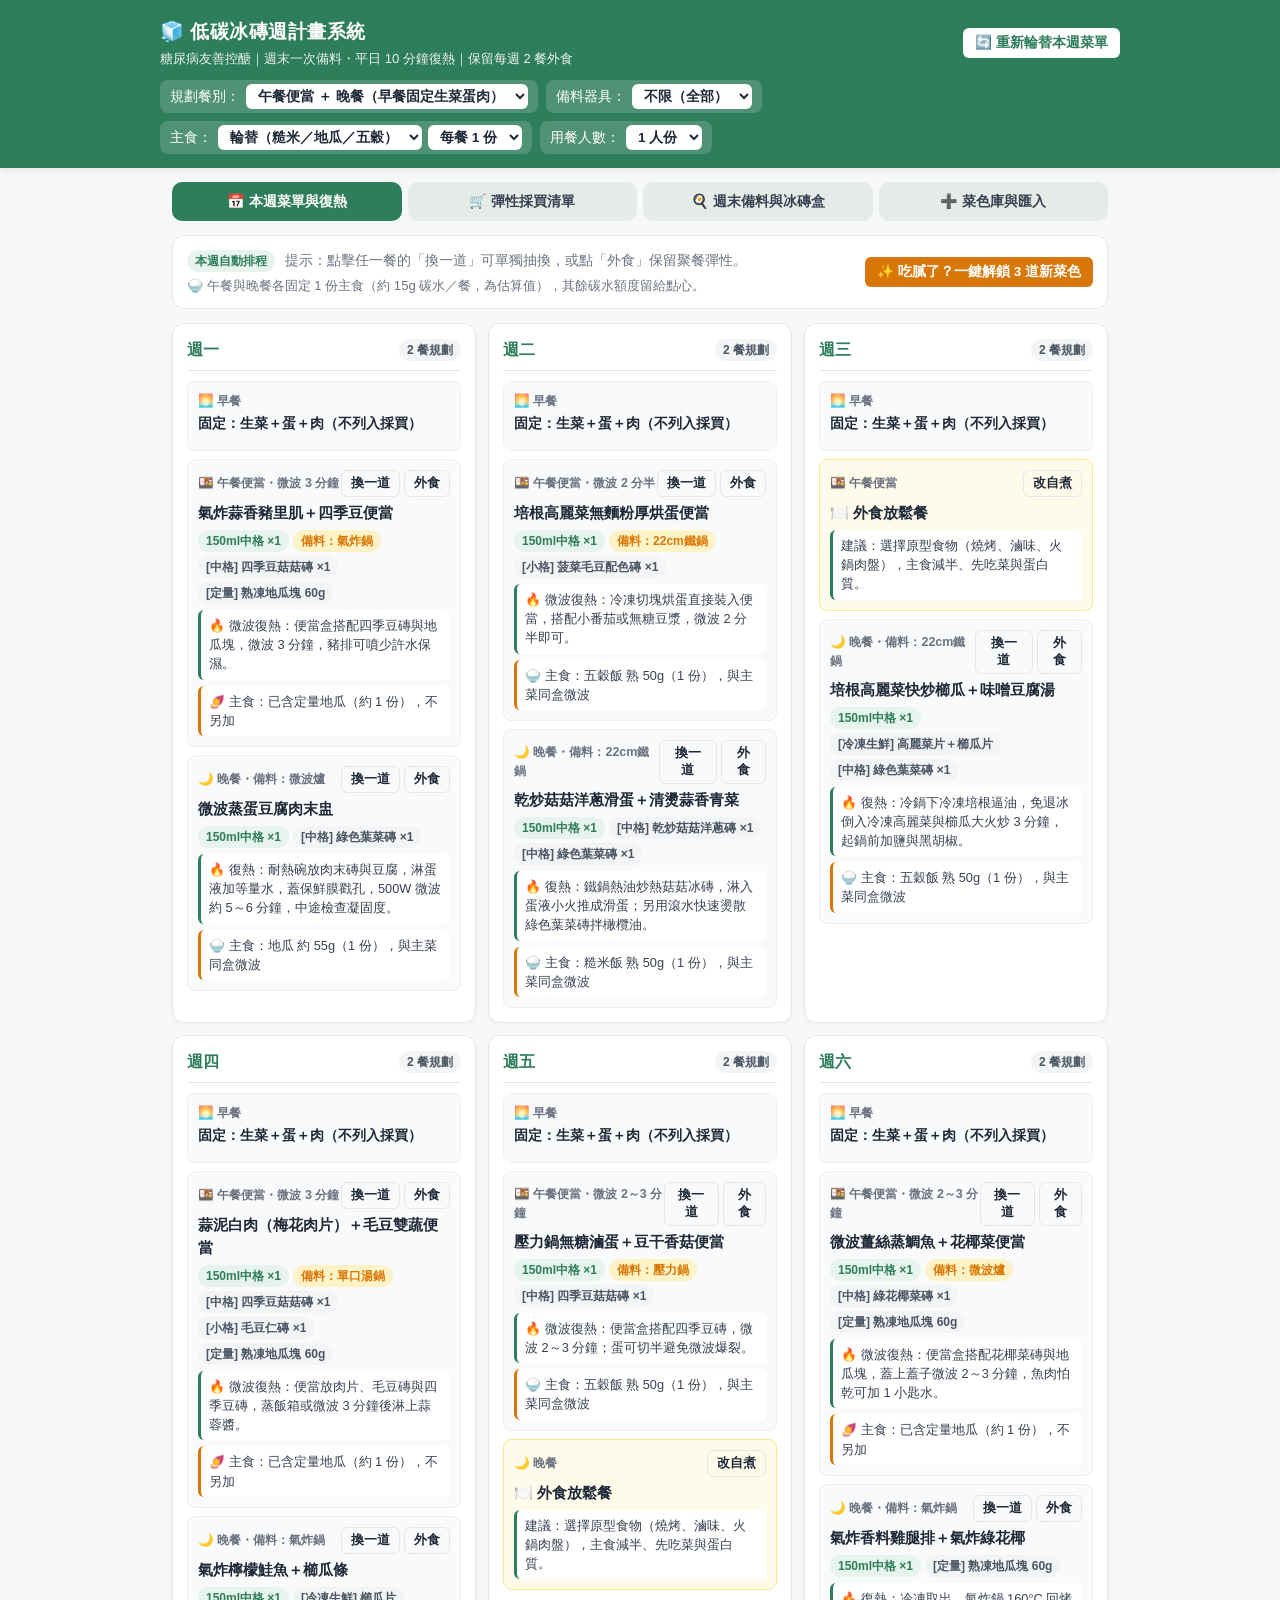
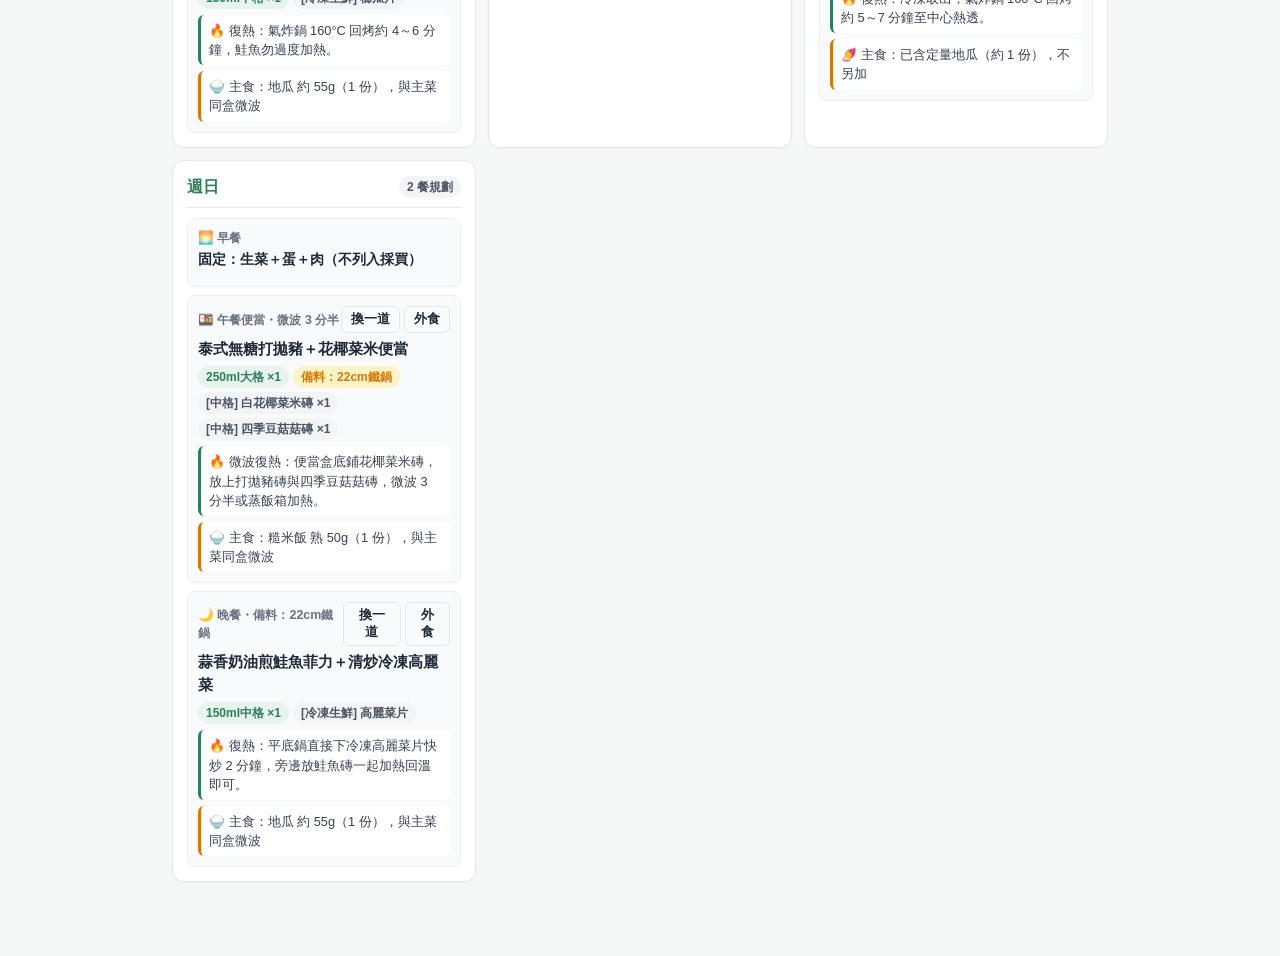
==== commit 6571f960: "feat/分三個目錄" ====
--- a/low-carb-meal/index.html
+++ b/low-carb-meal/index.html
@@ -3,439 +3,7 @@
   <meta charset="UTF-8" />
   <meta name="viewport" content="width=device-width, initial-scale=1.0" />
   <title>低碳冰磚週計畫｜控醣備餐與彈性採買系統</title>
-  <style>
-    :root {
-      --bg: #f6f8f7;
-      --card: #ffffff;
-      --primary: #2e7d5b;
-      --primary-light: #e7f3ed;
-      --accent: #d97706;
-      --accent-light: #fef3c7;
-      --text: #1f2937;
-      --muted: #6b7280;
-      --border: #e5e7eb;
-      --danger: #dc2626;
-      --radius: 12px;
-    }
-    * { box-sizing: border-box; }
-    body {
-      margin: 0;
-      font-family: -apple-system, BlinkMacSystemFont, "Segoe UI", "Noto Sans TC", "Microsoft JhengHei", sans-serif;
-      background: var(--bg);
-      color: var(--text);
-      line-height: 1.5;
-      padding-bottom: 60px;
-    }
-    header {
-      background: var(--primary);
-      color: #fff;
-      padding: 18px 16px 14px;
-      position: sticky;
-      top: 0;
-      z-index: 20;
-      box-shadow: 0 2px 8px rgba(0,0,0,0.08);
-    }
-    .header-top {
-      max-width: 960px;
-      margin: 0 auto;
-      display: flex;
-      flex-wrap: wrap;
-      justify-content: space-between;
-      align-items: center;
-      gap: 10px;
-    }
-    h1 {
-      margin: 0;
-      font-size: 1.2rem;
-      letter-spacing: 0.5px;
-    }
-    .subtitle {
-      font-size: 0.82rem;
-      opacity: 0.9;
-      margin-top: 2px;
-    }
-    .controls-bar {
-      max-width: 960px;
-      margin: 12px auto 0;
-      display: flex;
-      flex-wrap: wrap;
-      gap: 8px;
-      align-items: center;
-    }
-    .control-group {
-      background: rgba(255,255,255,0.16);
-      padding: 4px 10px;
-      border-radius: 8px;
-      display: flex;
-      align-items: center;
-      gap: 6px;
-      font-size: 0.85rem;
-    }
-    select, button {
-      font-family: inherit;
-      font-size: 0.85rem;
-      border-radius: 6px;
-      border: none;
-      cursor: pointer;
-    }
-    select {
-      padding: 4px 8px;
-      background: #fff;
-      color: var(--text);
-      font-weight: 600;
-    }
-    .btn {
-      padding: 6px 12px;
-      font-weight: 600;
-      transition: opacity 0.15s;
-    }
-    .btn:hover { opacity: 0.9; }
-    .btn-white { background: #fff; color: var(--primary); }
-    .btn-accent { background: var(--accent); color: #fff; }
-    .btn-outline {
-      background: transparent;
-      border: 1px solid var(--border);
-      color: var(--text);
-      padding: 4px 9px;
-      font-size: 0.8rem;
-    }
-    .btn-outline:hover { background: #f3f4f6; }
-
-    /* Tabs */
-    .tabs {
-      max-width: 960px;
-      margin: 14px auto 0;
-      padding: 0 12px;
-      display: grid;
-      grid-template-columns: repeat(4, 1fr);
-      gap: 6px;
-    }
-    .tab-btn {
-      padding: 10px 6px;
-      background: #e5ece8;
-      color: #374151;
-      border-radius: 10px;
-      font-weight: 700;
-      font-size: 0.88rem;
-      text-align: center;
-    }
-    .tab-btn.active {
-      background: var(--primary);
-      color: #fff;
-    }
-
-    main {
-      max-width: 960px;
-      margin: 14px auto;
-      padding: 0 12px;
-    }
-    .tab-panel { display: none; }
-    .tab-panel.active { display: block; }
-
-    /* Action Banner */
-    .action-strip {
-      background: var(--card);
-      border: 1px solid var(--border);
-      border-radius: var(--radius);
-      padding: 12px 14px;
-      margin-bottom: 14px;
-      display: flex;
-      flex-wrap: wrap;
-      justify-content: space-between;
-      align-items: center;
-      gap: 10px;
-    }
-    .badge {
-      display: inline-block;
-      padding: 2px 8px;
-      border-radius: 999px;
-      font-size: 0.75rem;
-      font-weight: 700;
-    }
-    .badge-green { background: var(--primary-light); color: var(--primary); }
-    .badge-amber { background: var(--accent-light); color: var(--accent); }
-    .badge-gray { background: #f3f4f6; color: #4b5563; }
-
-    /* Day Cards */
-    .week-grid {
-      display: grid;
-      grid-template-columns: repeat(auto-fill, minmax(290px, 1fr));
-      gap: 12px;
-    }
-    .day-card {
-      background: var(--card);
-      border: 1px solid var(--border);
-      border-radius: var(--radius);
-      padding: 14px;
-      box-shadow: 0 1px 3px rgba(0,0,0,0.03);
-    }
-    .day-header {
-      display: flex;
-      justify-content: space-between;
-      align-items: center;
-      border-bottom: 1px solid var(--border);
-      padding-bottom: 8px;
-      margin-bottom: 10px;
-    }
-    .day-title {
-      font-weight: 800;
-      font-size: 1rem;
-      color: var(--primary);
-    }
-    .meal-slot {
-      background: #f9fafb;
-      border: 1px solid #edf0f2;
-      border-radius: 8px;
-      padding: 10px;
-      margin-bottom: 8px;
-    }
-    .meal-slot:last-child { margin-bottom: 0; }
-    .meal-slot.eating-out {
-      background: #fffbeb;
-      border-color: #fde68a;
-    }
-    .slot-top {
-      display: flex;
-      justify-content: space-between;
-      align-items: center;
-      margin-bottom: 4px;
-    }
-    .slot-label {
-      font-size: 0.78rem;
-      font-weight: 700;
-      color: var(--muted);
-    }
-    .slot-actions {
-      display: flex;
-      gap: 4px;
-    }
-    .meal-name {
-      font-weight: 700;
-      font-size: 0.96rem;
-      margin: 2px 0 6px;
-    }
-    .brick-tags {
-      display: flex;
-      flex-wrap: wrap;
-      gap: 4px;
-      margin-bottom: 6px;
-    }
-    .reheat-box {
-      font-size: 0.8rem;
-      color: #374151;
-      background: #fff;
-      padding: 6px 8px;
-      border-radius: 6px;
-      border-left: 3px solid var(--primary);
-    }
-
-    /* Section Cards */
-    .section-card {
-      background: var(--card);
-      border: 1px solid var(--border);
-      border-radius: var(--radius);
-      padding: 16px;
-      margin-bottom: 14px;
-    }
-    .section-card h2 {
-      margin: 0 0 10px;
-      font-size: 1.05rem;
-      color: var(--primary);
-      display: flex;
-      align-items: center;
-      gap: 6px;
-    }
-
-    /* Container Grid */
-    .container-grid {
-      display: grid;
-      grid-template-columns: repeat(auto-fit, minmax(220px, 1fr));
-      gap: 10px;
-    }
-    .container-box {
-      border: 1px solid var(--border);
-      border-radius: 10px;
-      padding: 12px;
-      background: #fafcfb;
-    }
-    .container-size {
-      font-weight: 800;
-      color: var(--primary);
-      font-size: 0.95rem;
-    }
-    .container-count {
-      font-size: 1.35rem;
-      font-weight: 800;
-      margin: 4px 0;
-    }
-
-    /* SOP Steps */
-    .sop-step {
-      border-left: 3px solid var(--primary);
-      padding-left: 12px;
-      margin-bottom: 14px;
-    }
-    .sop-step h3 {
-      margin: 0 0 4px;
-      font-size: 0.95rem;
-    }
-    .sop-step ul {
-      margin: 4px 0 0;
-      padding-left: 18px;
-      font-size: 0.88rem;
-    }
-
-    /* Shopping List */
-    .shop-category {
-      margin-bottom: 16px;
-    }
-    .shop-cat-title {
-      font-weight: 800;
-      font-size: 0.92rem;
-      background: var(--primary-light);
-      color: var(--primary);
-      padding: 5px 10px;
-      border-radius: 6px;
-      margin-bottom: 8px;
-    }
-    .shop-item {
-      display: flex;
-      flex-wrap: wrap;
-      justify-content: space-between;
-      align-items: center;
-      padding: 8px 6px;
-      border-bottom: 1px solid #f1f3f5;
-      gap: 8px;
-    }
-    .shop-item.checked .item-main {
-      text-decoration: line-through;
-      color: var(--muted);
-    }
-    .item-left {
-      display: flex;
-      align-items: flex-start;
-      gap: 8px;
-      flex: 1;
-      min-width: 180px;
-    }
-    .item-left input[type="checkbox"] {
-      width: 18px;
-      height: 18px;
-      margin-top: 2px;
-      accent-color: var(--primary);
-    }
-    .alt-hint {
-      display: block;
-      font-size: 0.76rem;
-      color: var(--muted);
-    }
-    .qty-ctrl {
-      display: flex;
-      align-items: center;
-      gap: 6px;
-    }
-    .qty-btn {
-      width: 26px;
-      height: 26px;
-      border-radius: 6px;
-      background: #eef2f0;
-      font-weight: 800;
-      color: var(--text);
-    }
-    .qty-val {
-      min-width: 68px;
-      text-align: center;
-      font-weight: 700;
-      font-size: 0.88rem;
-    }
-    .custom-add {
-      display: flex;
-      gap: 8px;
-      margin-top: 12px;
-    }
-    .custom-add input {
-      flex: 1;
-      padding: 8px 10px;
-      border: 1px solid var(--border);
-      border-radius: 8px;
-      font-size: 0.9rem;
-    }
-
-    /* Modal */
-    .modal-backdrop {
-      display: none;
-      position: fixed;
-      inset: 0;
-      background: rgba(0,0,0,0.45);
-      z-index: 50;
-      align-items: center;
-      justify-content: center;
-      padding: 16px;
-    }
-    .modal-backdrop.open { display: flex; }
-    .modal {
-      background: #fff;
-      border-radius: 14px;
-      max-width: 560px;
-      width: 100%;
-      padding: 18px;
-      max-height: 88vh;
-      overflow-y: auto;
-    }
-    .modal textarea {
-      width: 100%;
-      height: 180px;
-      font-family: monospace;
-      font-size: 0.82rem;
-      padding: 10px;
-      border: 1px solid var(--border);
-      border-radius: 8px;
-      margin: 10px 0;
-    }
-    .toast {
-      position: fixed;
-      bottom: 20px;
-      left: 50%;
-      transform: translateX(-50%);
-      background: #1f2937;
-      color: #fff;
-      padding: 10px 18px;
-      border-radius: 999px;
-      font-size: 0.88rem;
-      z-index: 60;
-      opacity: 0;
-      pointer-events: none;
-      transition: opacity 0.25s;
-    }
-    .toast.show { opacity: 1; }
-
-    /* ===== 手機版：節省上半部空間 ===== */
-    #settingsToggle { display: none; }
-    .header-actions { display: flex; gap: 6px; }
-    @media (max-width: 640px) {
-      header { position: static; padding: 10px 12px; }
-      h1 { font-size: 1rem; }
-      .subtitle { display: none; }
-      .hide-sm { display: none; }
-      #settingsToggle { display: inline-block; }
-      .btn { padding: 6px 10px; }
-      .controls-bar { display: none; margin-top: 10px; }
-      .controls-bar.open { display: flex; flex-direction: column; align-items: stretch; }
-      .control-group { width: 100%; justify-content: space-between; flex-wrap: wrap; }
-      .control-group select { max-width: 62%; }
-      .tabs {
-        position: sticky; top: 0; z-index: 15;
-        margin: 0; padding: 6px 8px;
-        background: var(--bg);
-        border-bottom: 1px solid var(--border);
-        gap: 4px;
-      }
-      .tab-btn { padding: 8px 2px; font-size: 0.72rem; line-height: 1.25; }
-      main { margin: 10px auto; }
-      .action-strip { padding: 10px 12px; }
-      .section-card { padding: 12px; }
-    }
-  </style>
+  <link rel="stylesheet" href="assets/style.css?v=1" />
 </head>
 <body>
 
@@ -504,6 +72,10 @@
 </div>
 
 <main>
+  <div id="loadError" style="display:none; background:#fef2f2; border:1px solid #fecaca; color:#991b1b; padding:12px 14px; border-radius:10px; margin-bottom:12px; font-size:0.9rem;">
+    無法載入食譜資料（data/recipes.json）。請用網址（http／https）開啟本頁，直接雙擊檔案開啟會被瀏覽器阻擋。
+    本機測試可在此資料夾執行：<code>python3 -m http.server 8000</code>，再開啟 http://localhost:8000
+  </div>
   <!-- 分頁一：本週菜單與復熱 -->
   <section id="tab-plan" class="tab-panel active">
     <div class="action-strip">
@@ -685,1296 +257,6 @@
 
 <div class="toast" id="toast"></div>
 
-<script>
-// ==================== 1. 內建核心低碳食譜庫 ====================
-const CORE_RECIPES = [
-  {
-    id: "bento_01",
-    name: "泰式無糖打拋豬＋花椰菜米便當",
-    mealType: ["lunch_bento", "dinner"],
-    cookware: "22cm鐵鍋",
-    brickSpec: { size: "250ml大格", count: 1 },
-    extraBricks: ["[中格] 白花椰菜米磚 ×1", "[中格] 四季豆菇菇磚 ×1"],
-    ingredients: [
-      { item: "豬絞肉（低脂）", amount: 120, unit: "g", category: "肉蛋魚豆", alt: "雞胸絞肉、牛絞肉" },
-      { item: "白花椰菜", amount: 150, unit: "g", category: "葉菜與花椰", alt: "綠花椰菜碎、板豆腐碎" },
-      { item: "四季豆", amount: 60, unit: "g", category: "根莖瓜果", alt: "玉米筍、甜豌豆" },
-      { item: "鴻喜菇", amount: 50, unit: "g", category: "菇類與常備", alt: "香菇、杏鮑菇" },
-      { item: "九層塔與蒜末", amount: 15, unit: "g", category: "葉菜與花椰", alt: "蔥花、洋蔥末" }
-    ],
-    prepNote: "鐵鍋炒香蒜末辣椒與豬絞肉，加魚露、醬油、檸檬汁收乾（不加糖），放涼入250ml大格。",
-    reheatNote: "便當盒底鋪花椰菜米磚，放上打拋豬磚與四季豆菇菇磚，微波 3 分半或蒸飯箱加熱。"
-  },
-  {
-    id: "bento_02",
-    name: "香煎去骨雞腿排＋定量地瓜便當",
-    mealType: ["lunch_bento"],
-    cookware: "22cm鐵鍋",
-    brickSpec: { size: "150ml中格", count: 1 },
-    extraBricks: ["[中格] 綠花椰菜磚 ×1", "[定量] 熟凍地瓜塊 60g"],
-    ingredients: [
-      { item: "去骨雞腿排", amount: 150, unit: "g", category: "肉蛋魚豆", alt: "雞胸肉、松阪豬" },
-      { item: "綠花椰菜", amount: 100, unit: "g", category: "葉菜與花椰", alt: "四季豆、青江菜" },
-      { item: "地瓜（定量60g）", amount: 60, unit: "g", category: "根莖瓜果", alt: "南瓜 70g、毛豆仁 60g" }
-    ],
-    prepNote: "雞腿排皮朝下用22cm鐵鍋煎至金黃逼油，灑鹽與黑胡椒切塊，放涼分裝冷凍。",
-    reheatNote: "取出雞腿排、花椰菜磚與1塊熟凍地瓜裝盒，微波 3 分鐘（噴少許水更嫩）。"
-  },
-  {
-    id: "bento_03",
-    name: "番茄義式肉醬起司焗花椰菜便當",
-    mealType: ["lunch_bento", "dinner"],
-    cookware: "22cm鐵鍋",
-    brickSpec: { size: "250ml大格", count: 1 },
-    extraBricks: ["[中格] 白花椰菜米磚 ×1", "[中格] 乾炒菇菇磚 ×1"],
-    ingredients: [
-      { item: "牛絞肉（或豬絞肉）", amount: 120, unit: "g", category: "肉蛋魚豆", alt: "雞胸丁、板豆腐丁" },
-      { item: "牛番茄", amount: 1, unit: "顆", category: "根莖瓜果", alt: "無糖番茄糊罐頭" },
-      { item: "洋蔥", amount: 40, unit: "g", category: "根莖瓜果", alt: "西芹丁" },
-      { item: "起司片", amount: 1, unit: "片", category: "冷藏乳品", alt: "乳酪絲 15g" }
-    ],
-    prepNote: "鐵鍋炒香洋蔥與牛番茄丁至糊化，加入絞肉、義式香料與黑胡椒燉煮收汁，放涼入250ml大格。",
-    reheatNote: "便當底放花椰菜米磚，疊上番茄肉醬磚與起司片，微波 3 分半即成無澱粉焗飯。"
-  },
-  {
-    id: "bento_04",
-    name: "蒜泥白肉（梅花肉片）＋毛豆雙蔬便當",
-    mealType: ["lunch_bento"],
-    cookware: "單口湯鍋",
-    brickSpec: { size: "150ml中格", count: 1 },
-    extraBricks: ["[中格] 四季豆菇菇磚 ×1", "[小格] 毛豆仁磚 ×1", "[定量] 熟凍地瓜塊 60g"],
-    ingredients: [
-      { item: "豬梅花薄肉片", amount: 130, unit: "g", category: "肉蛋魚豆", alt: "豬五花片、雞胸片" },
-      { item: "毛豆仁", amount: 50, unit: "g", category: "肉蛋魚豆", alt: "黑豆、板豆腐" },
-      { item: "地瓜（定量60g）", amount: 60, unit: "g", category: "根莖瓜果", alt: "芋頭塊 60g" }
-    ],
-    prepNote: "滾水加薑片與米酒燙熟梅花肉片，瀝乾分裝；醬汁（蒜末＋無糖醬油＋香油）另外小盒裝。",
-    reheatNote: "便當放肉片、毛豆磚與四季豆磚，蒸飯箱或微波 3 分鐘後淋上蒜蓉醬。"
-  },
-  {
-    id: "bento_05",
-    name: "培根高麗菜無麵粉厚烘蛋便當",
-    mealType: ["lunch_bento", "breakfast"],
-    cookware: "22cm鐵鍋",
-    brickSpec: { size: "150ml中格", count: 1 },
-    extraBricks: ["[小格] 菠菜毛豆配色磚 ×1"],
-    ingredients: [
-      { item: "雞蛋", amount: 3, unit: "顆", category: "肉蛋魚豆", alt: "鴨蛋" },
-      { item: "高麗菜", amount: 100, unit: "g", category: "葉菜與花椰", alt: "大白菜、櫛瓜絲" },
-      { item: "培根肉", amount: 2, unit: "片", category: "肉蛋魚豆", alt: "火腿片、鮪魚罐頭" }
-    ],
-    prepNote: "22cm鐵鍋煎香培根與冷凍高麗菜絲，倒入打散蛋液與配色磚，加蓋小火烘熟切塊。",
-    reheatNote: "冷凍切塊烘蛋直接裝入便當，搭配小番茄或無糖豆漿，微波 2 分半即可。"
-  },
-  {
-    id: "dinner_01",
-    name: "培根高麗菜快炒櫛瓜＋味噌豆腐湯",
-    mealType: ["dinner"],
-    cookware: "22cm鐵鍋",
-    brickSpec: { size: "150ml中格", count: 1 },
-    extraBricks: ["[冷凍生鮮] 高麗菜片＋櫛瓜片", "[中格] 綠色葉菜磚 ×1"],
-    ingredients: [
-      { item: "高麗菜", amount: 120, unit: "g", category: "葉菜與花椰", alt: "大白菜、青江菜" },
-      { item: "櫛瓜", amount: 100, unit: "g", category: "根莖瓜果", alt: "大黃瓜、杏鮑菇" },
-      { item: "培根肉", amount: 2, unit: "片", category: "肉蛋魚豆", alt: "豬肉絲、雞肉丁" },
-      { item: "板豆腐", amount: 100, unit: "g", category: "肉蛋魚豆", alt: "嫩豆腐、豆皮" }
-    ],
-    prepNote: "高麗菜與櫛瓜洗淨擦乾生凍；培根單片捲起冷凍。",
-    reheatNote: "冷鍋下冷凍培根逼油，免退冰倒入冷凍高麗菜與櫛瓜大火炒 3 分鐘，起鍋前加鹽與黑胡椒。"
-  },
-  {
-    id: "dinner_02",
-    name: "番茄蔬菜高湯牛肉（或豬肉）小火鍋",
-    mealType: ["dinner"],
-    cookware: "22cm鐵鍋",
-    brickSpec: { size: "250ml大格", count: 1 },
-    extraBricks: ["[中格] 綠色葉菜磚 ×1", "[中格] 乾炒菇菇磚 ×1"],
-    ingredients: [
-      { item: "火鍋肉片（牛或豬）", amount: 130, unit: "g", category: "肉蛋魚豆", alt: "去骨雞腿塊、魚片" },
-      { item: "牛番茄", amount: 1, unit: "顆", category: "根莖瓜果", alt: "白蘿蔔塊" },
-      { item: "青江菜（或菠菜）", amount: 100, unit: "g", category: "葉菜與花椰", alt: "小白菜、地瓜葉" },
-      { item: "板豆腐", amount: 100, unit: "g", category: "肉蛋魚豆", alt: "凍豆腐、百頁豆腐" }
-    ],
-    prepNote: "週末用番茄、洋蔥與高麗菜芯熬無糖蔬菜湯底，分裝 250ml 大格；葉菜燙 30 秒擠乾入 150ml 中格。",
-    reheatNote: "高湯磚＋半碗水煮滾，下肉片與豆腐煮熟，起鍋前 1 分鐘放入綠色葉菜磚拌散。"
-  },
-  {
-    id: "dinner_03",
-    name: "乾炒菇菇洋蔥滑蛋＋清燙蒜香青菜",
-    mealType: ["dinner"],
-    cookware: "22cm鐵鍋",
-    brickSpec: { size: "150ml中格", count: 1 },
-    extraBricks: ["[中格] 乾炒菇菇洋蔥磚 ×1", "[中格] 綠色葉菜磚 ×1"],
-    ingredients: [
-      { item: "香菇與鴻喜菇", amount: 100, unit: "g", category: "菇類與常備", alt: "杏鮑菇、金針菇" },
-      { item: "洋蔥", amount: 50, unit: "g", category: "根莖瓜果", alt: "蔥段" },
-      { item: "雞蛋", amount: 3, unit: "顆", category: "肉蛋魚豆", alt: "蝦仁 80g＋蛋 2 顆" },
-      { item: "地瓜葉（或空心菜）", amount: 100, unit: "g", category: "葉菜與花椰", alt: "青江菜、菠菜" }
-    ],
-    prepNote: "菇類與洋蔥切絲用鐵鍋乾炒收水，放涼入 150ml 中格冰磚盒。",
-    reheatNote: "鐵鍋熱油炒熱菇菇冰磚，淋入蛋液小火推成滑蛋；另用滾水快速燙散綠色葉菜磚拌橄欖油。"
-  },
-  {
-    id: "dinner_04",
-    name: "蒜香奶油煎鮭魚菲力＋清炒冷凍高麗菜",
-    mealType: ["dinner", "lunch_bento"],
-    cookware: "22cm鐵鍋",
-    brickSpec: { size: "150ml中格", count: 1 },
-    extraBricks: ["[冷凍生鮮] 高麗菜片"],
-    ingredients: [
-      { item: "鮭魚菲力", amount: 130, unit: "g", category: "肉蛋魚豆", alt: "無鹽鯖魚片、鱸魚片" },
-      { item: "高麗菜", amount: 120, unit: "g", category: "葉菜與花椰", alt: "綠花椰菜、四季豆" },
-      { item: "無鹽奶油與蒜頭", amount: 10, unit: "g", category: "冷藏乳品", alt: "橄欖油 1 大匙" }
-    ],
-    prepNote: "鮭魚切厚塊擦乾，22cm鐵鍋煎至兩面金黃，關火餘溫融化奶油蒜末與檸檬汁，放涼入 150ml 中格。",
-    reheatNote: "平底鍋直接下冷凍高麗菜片快炒 2 分鐘，旁邊放鮭魚磚一起加熱回溫即可。",
-    lunchReheat: "鮭魚磚與高麗菜片裝盒，蓋上蓋子微波 3 分鐘（可噴少許水）。"
-  },
-  {
-    id: "dinner_05",
-    name: "無糖泡菜豬肉豆腐鍋＋綠色菜磚",
-    mealType: ["dinner"],
-    cookware: "22cm鐵鍋",
-    brickSpec: { size: "250ml大格", count: 1 },
-    extraBricks: ["[中格] 綠色葉菜磚 ×1", "[冷凍生鮮] 高麗菜片"],
-    ingredients: [
-      { item: "無糖韓式泡菜", amount: 80, unit: "g", category: "菇類與常備", alt: "無糖白味噌 20g" },
-      { item: "豬五花（或梅花肉片）", amount: 120, unit: "g", category: "肉蛋魚豆", alt: "雞腿肉片、海鮮" },
-      { item: "板豆腐", amount: 100, unit: "g", category: "肉蛋魚豆", alt: "嫩豆腐" }
-    ],
-    prepNote: "泡菜與洋蔥炒香加水煮成湯底，放涼分裝 250ml 大格冰磚盒。",
-    reheatNote: "泡菜湯底磚加半碗水煮滾，下肉片、豆腐與冷凍高麗菜，最後 1 分鐘加綠色菜磚。"
-  },
-  {
-    id: "bf_01",
-    name: "生菜培根煎蛋捲＋無糖豆漿",
-    mealType: ["breakfast"],
-    cookware: "22cm鐵鍋",
-    brickSpec: { size: "30ml小格", count: 1 },
-    extraBricks: ["[冷藏生鮮] 蘿蔓/美生菜葉"],
-    ingredients: [
-      { item: "美生菜（或蘿蔓）", amount: 60, unit: "g", category: "葉菜與花椰", alt: "大陸妹、小黃瓜片" },
-      { item: "雞蛋", amount: 2, unit: "顆", category: "肉蛋魚豆", alt: "水煮蛋" },
-      { item: "培根肉", amount: 2, unit: "片", category: "肉蛋魚豆", alt: "煎雞胸片" }
-    ],
-    prepNote: "生菜洗淨甩乾包裹廚房紙巾直立冷藏（不可冷凍）。",
-    reheatNote: "22cm鐵鍋煎熟培根與荷包蛋，用大片生菜直接包起來吃，清爽零澱粉。"
-  },
-  {
-    id: "bf_02",
-    name: "毛豆菠菜起司烘蛋＋定量蒸地瓜",
-    mealType: ["breakfast"],
-    cookware: "22cm鐵鍋",
-    brickSpec: { size: "30ml小格", count: 1 },
-    extraBricks: ["[小格] 菠菜毛豆配色磚 ×1", "[定量] 熟凍地瓜塊 50g"],
-    ingredients: [
-      { item: "雞蛋", amount: 2, unit: "顆", category: "肉蛋魚豆", alt: "蛋白液" },
-      { item: "菠菜", amount: 50, unit: "g", category: "葉菜與花椰", alt: "地瓜葉、青江菜" },
-      { item: "地瓜（定量50g）", amount: 50, unit: "g", category: "根莖瓜果", alt: "無糖豆漿 1 杯" }
-    ],
-    prepNote: "菠菜燙熟擠乾切碎與毛豆仁混合，裝入 30ml 小格冰磚盒。",
-    reheatNote: "小格配色磚直接丟入蛋液打散，用 22cm 鐵鍋煎成歐姆蛋，搭配微波熱好的定量地瓜。"
-  },
-  // ---------- 微波爐 ----------
-  {
-    id: "mw_01",
-    name: "微波蒸蛋豆腐肉末盅",
-    mealType: ["dinner", "lunch_bento"],
-    cookware: "微波爐",
-    brickSpec: { size: "150ml中格", count: 1 },
-    extraBricks: ["[中格] 綠色葉菜磚 ×1"],
-    ingredients: [
-      { item: "雞蛋", amount: 3, unit: "顆", category: "肉蛋魚豆", alt: "鴨蛋" },
-      { item: "嫩豆腐", amount: 100, unit: "g", category: "肉蛋魚豆", alt: "板豆腐" },
-      { item: "豬絞肉（低脂）", amount: 80, unit: "g", category: "肉蛋魚豆", alt: "雞絞肉" },
-      { item: "蔥花", amount: 10, unit: "g", category: "葉菜與花椰", alt: "九層塔" }
-    ],
-    prepNote: "絞肉用醬油與少許薑末拌勻，冷凍成 150ml 中格肉末磚。",
-    reheatNote: "耐熱碗放肉末磚與豆腐，淋蛋液加等量水，蓋保鮮膜戳孔，500W 微波約 5～6 分鐘，中途檢查凝固度。",
-    lunchReheat: "前一晚用微波蒸好冷藏，隔天便當盒蓋上蓋子微波 1～2 分鐘回溫。"
-  },
-  {
-    id: "mw_02",
-    name: "微波菇菇起司蛋馬克杯",
-    mealType: ["breakfast"],
-    cookware: "微波爐",
-    brickSpec: { size: "30ml小格", count: 1 },
-    extraBricks: ["[中格] 乾炒菇菇洋蔥磚 ×1"],
-    ingredients: [
-      { item: "雞蛋", amount: 2, unit: "顆", category: "肉蛋魚豆", alt: "蛋白液" },
-      { item: "香菇與鴻喜菇", amount: 50, unit: "g", category: "菇類與常備", alt: "杏鮑菇" },
-      { item: "起司片", amount: 1, unit: "片", category: "冷藏乳品", alt: "乳酪絲 15g" }
-    ],
-    prepNote: "菇類乾炒收水後冷凍成菇菇磚。",
-    reheatNote: "馬克杯放菇菇磚，倒入打散蛋液與起司片，蓋盤子微波約 1 分 30 秒至 2 分鐘，不要用密封蓋。"
-  },
-  // ---------- 氣炸鍋 ----------
-  {
-    id: "af_01",
-    name: "氣炸香料雞腿排＋氣炸綠花椰",
-    mealType: ["lunch_bento", "dinner"],
-    cookware: "氣炸鍋",
-    brickSpec: { size: "150ml中格", count: 1 },
-    extraBricks: ["[定量] 熟凍地瓜塊 60g"],
-    ingredients: [
-      { item: "去骨雞腿排", amount: 150, unit: "g", category: "肉蛋魚豆", alt: "雞胸肉（較易乾柴）" },
-      { item: "綠花椰菜", amount: 120, unit: "g", category: "葉菜與花椰", alt: "四季豆" },
-      { item: "地瓜（定量60g）", amount: 60, unit: "g", category: "根莖瓜果", alt: "南瓜 70g" }
-    ],
-    prepNote: "雞腿排用鹽、黑胡椒、蒜粉醃 30 分鐘；氣炸鍋 180°C 雞腿排皮朝上約 12～15 分鐘、中途翻面，花椰菜最後 5 分鐘加入，熟度以肉中心無粉紅為準，放涼分裝冷凍。",
-    reheatNote: "冷凍取出，氣炸鍋 160°C 回烤約 5～7 分鐘至中心熱透。",
-    lunchReheat: "便當盒搭配地瓜塊，微波 3 分鐘，雞腿排可噴少許水保濕。"
-  },
-  {
-    id: "af_02",
-    name: "氣炸檸檬鮭魚＋櫛瓜條",
-    mealType: ["dinner", "lunch_bento"],
-    cookware: "氣炸鍋",
-    brickSpec: { size: "150ml中格", count: 1 },
-    extraBricks: ["[冷凍生鮮] 櫛瓜片"],
-    ingredients: [
-      { item: "鮭魚菲力", amount: 130, unit: "g", category: "肉蛋魚豆", alt: "鯖魚片、鯛魚片" },
-      { item: "櫛瓜", amount: 120, unit: "g", category: "根莖瓜果", alt: "杏鮑菇" },
-      { item: "檸檬", amount: 0.5, unit: "顆", category: "根莖瓜果", alt: "無糖檸檬汁" }
-    ],
-    prepNote: "鮭魚擦乾抹鹽與黑胡椒，氣炸鍋 180°C 約 8～10 分鐘，櫛瓜條最後 5 分鐘加入，起鍋擠檸檬汁，放涼冷凍。",
-    reheatNote: "氣炸鍋 160°C 回烤約 4～6 分鐘，鮭魚勿過度加熱。",
-    lunchReheat: "裝盒蓋上蓋子，微波 2～3 分鐘（中低火力較不乾柴）。"
-  },
-  {
-    id: "af_03",
-    name: "氣炸培根蛋杯",
-    mealType: ["breakfast"],
-    cookware: "氣炸鍋",
-    brickSpec: { size: "30ml小格", count: 1 },
-    extraBricks: ["[小格] 菠菜毛豆配色磚 ×1"],
-    ingredients: [
-      { item: "雞蛋", amount: 2, unit: "顆", category: "肉蛋魚豆", alt: "蛋白液" },
-      { item: "培根肉", amount: 2, unit: "片", category: "肉蛋魚豆", alt: "火腿片" },
-      { item: "菠菜", amount: 40, unit: "g", category: "葉菜與花椰", alt: "地瓜葉" }
-    ],
-    prepNote: "菠菜燙熟擠乾切碎與毛豆仁混合，裝入小格冰磚盒冷凍。",
-    reheatNote: "耐熱杯（或鋁箔杯）放培根與配色磚，打入蛋，氣炸鍋 170°C 約 8～10 分鐘，依喜好調整蛋黃熟度。"
-  },
-  // ---------- 壓力鍋 ----------
-  {
-    id: "pc_01",
-    name: "壓力鍋無糖滷雞腿＋滷豆腐",
-    mealType: ["lunch_bento", "dinner"],
-    cookware: "壓力鍋",
-    brickSpec: { size: "250ml大格", count: 1 },
-    extraBricks: ["[中格] 綠花椰菜磚 ×1"],
-    ingredients: [
-      { item: "棒棒腿（或雞腿塊）", amount: 200, unit: "g", category: "肉蛋魚豆", alt: "豬腱肉" },
-      { item: "板豆腐", amount: 100, unit: "g", category: "肉蛋魚豆", alt: "豆干（無糖）" },
-      { item: "無糖醬油與八角", amount: 20, unit: "g", category: "菇類與常備", alt: "薑片＋蔥段" }
-    ],
-    prepNote: "雞腿與豆腐加醬油、八角、薑與水（不加糖），壓力鍋高壓約 12～15 分鐘，洩壓後放涼入 250ml 大格。",
-    reheatNote: "便當搭配綠花椰菜磚，微波 3～4 分鐘至中心熱透。"
-  },
-  {
-    id: "pc_02",
-    name: "壓力鍋番茄牛肉蔬菜湯磚",
-    mealType: ["dinner"],
-    cookware: "壓力鍋",
-    brickSpec: { size: "250ml大格", count: 1 },
-    extraBricks: ["[中格] 綠色葉菜磚 ×1"],
-    ingredients: [
-      { item: "牛腱（或牛腩）", amount: 150, unit: "g", category: "肉蛋魚豆", alt: "豬腱肉" },
-      { item: "牛番茄", amount: 1, unit: "顆", category: "根莖瓜果", alt: "無糖番茄糊" },
-      { item: "洋蔥", amount: 50, unit: "g", category: "根莖瓜果", alt: "西芹" },
-      { item: "白蘿蔔", amount: 80, unit: "g", category: "根莖瓜果", alt: "高麗菜芯" }
-    ],
-    prepNote: "牛肉先汆燙去血水，與番茄、洋蔥、蘿蔔加水，壓力鍋高壓約 25～30 分鐘，放涼分裝入 250ml 大格。",
-    reheatNote: "冰磚加少許水煮滾，起鍋前 1 分鐘放入綠色葉菜磚。"
-  },
-  {
-    id: "pc_03",
-    name: "壓力鍋溏心蛋＋毛豆（快速早餐）",
-    mealType: ["breakfast"],
-    cookware: "壓力鍋",
-    brickSpec: { size: "30ml小格", count: 1 },
-    extraBricks: ["[小格] 毛豆仁磚 ×1"],
-    ingredients: [
-      { item: "雞蛋", amount: 3, unit: "顆", category: "肉蛋魚豆", alt: "鴨蛋" },
-      { item: "毛豆仁", amount: 40, unit: "g", category: "肉蛋魚豆", alt: "黑豆" }
-    ],
-    prepNote: "雞蛋可一次煮多顆；水煮蛋放冰水後帶殼冷藏，3 天內吃完。",
-    reheatNote: "毛豆仁磚微波 1 分鐘；蛋依自家壓力鍋說明書的蛋類模式設定時間（各機型差異大，請先小量試做）。"
-  },
-  // ---------- 非鐵鍋午餐便當（備料用電器，便當一律微波復熱） ----------
-  {
-    id: "af_04",
-    name: "氣炸蒜香豬里肌＋四季豆便當",
-    mealType: ["lunch_bento"],
-    cookware: "氣炸鍋",
-    brickSpec: { size: "150ml中格", count: 1 },
-    extraBricks: ["[中格] 四季豆菇菇磚 ×1", "[定量] 熟凍地瓜塊 60g"],
-    ingredients: [
-      { item: "豬里肌厚切片", amount: 140, unit: "g", category: "肉蛋魚豆", alt: "雞胸肉、雞腿排" },
-      { item: "四季豆", amount: 80, unit: "g", category: "根莖瓜果", alt: "玉米筍、甜豌豆" },
-      { item: "地瓜（定量60g）", amount: 60, unit: "g", category: "根莖瓜果", alt: "南瓜 70g" },
-      { item: "蒜末", amount: 10, unit: "g", category: "根莖瓜果", alt: "洋蔥末" }
-    ],
-    prepNote: "里肌拍鬆，用鹽、黑胡椒與蒜末醃 20 分鐘；氣炸鍋 180°C 約 10～12 分鐘，中途翻面，放涼冷凍。",
-    reheatNote: "便當盒搭配四季豆磚與地瓜塊，微波 3 分鐘，豬排可噴少許水保濕。"
-  },
-  {
-    id: "mw_03",
-    name: "微波薑絲蒸鯛魚＋花椰菜便當",
-    mealType: ["lunch_bento"],
-    cookware: "微波爐",
-    brickSpec: { size: "150ml中格", count: 1 },
-    extraBricks: ["[中格] 綠花椰菜磚 ×1", "[定量] 熟凍地瓜塊 60g"],
-    ingredients: [
-      { item: "鯛魚片（或鱸魚片）", amount: 130, unit: "g", category: "肉蛋魚豆", alt: "鱈魚片" },
-      { item: "薑絲", amount: 10, unit: "g", category: "根莖瓜果", alt: "蔥絲" },
-      { item: "地瓜（定量60g）", amount: 60, unit: "g", category: "根莖瓜果", alt: "南瓜 70g" }
-    ],
-    prepNote: "魚片擦乾，用薑絲、鹽與少許米酒醃 10 分鐘，放耐熱盤蓋保鮮膜戳孔，500W 微波約 3～4 分鐘至中心熟透（依厚度調整），放涼冷凍。",
-    reheatNote: "便當盒搭配花椰菜磚與地瓜塊，蓋上蓋子微波 2～3 分鐘，魚肉怕乾可加 1 小匙水。"
-  },
-  {
-    id: "pc_04",
-    name: "壓力鍋鹽蔥嫩雞腿＋花椰菜便當",
-    mealType: ["lunch_bento", "dinner"],
-    cookware: "壓力鍋",
-    brickSpec: { size: "150ml中格", count: 1 },
-    extraBricks: ["[中格] 綠花椰菜磚 ×1", "[定量] 熟凍地瓜塊 60g"],
-    ingredients: [
-      { item: "去骨雞腿肉", amount: 160, unit: "g", category: "肉蛋魚豆", alt: "雞胸肉" },
-      { item: "蔥", amount: 20, unit: "g", category: "葉菜與花椰", alt: "洋蔥絲" },
-      { item: "薑", amount: 10, unit: "g", category: "根莖瓜果", alt: "蒜片" },
-      { item: "地瓜（定量60g）", amount: 60, unit: "g", category: "根莖瓜果", alt: "南瓜 70g" }
-    ],
-    prepNote: "雞腿肉加薑、蔥、鹽與少許米酒和水，壓力鍋高壓約 8～10 分鐘（依機型），洩壓後放涼切塊冷凍。",
-    reheatNote: "便當盒搭配花椰菜磚與地瓜塊，微波 3 分鐘，淋少許湯汁更嫩。"
-  },
-  {
-    id: "pc_05",
-    name: "壓力鍋無糖滷蛋＋豆干香菇便當",
-    mealType: ["lunch_bento", "dinner"],
-    cookware: "壓力鍋",
-    brickSpec: { size: "150ml中格", count: 1 },
-    extraBricks: ["[中格] 四季豆菇菇磚 ×1"],
-    ingredients: [
-      { item: "雞蛋", amount: 2, unit: "顆", category: "肉蛋魚豆", alt: "鵪鶉蛋" },
-      { item: "無糖豆干", amount: 100, unit: "g", category: "肉蛋魚豆", alt: "板豆腐" },
-      { item: "乾香菇", amount: 15, unit: "g", category: "菇類與常備", alt: "鴻喜菇" },
-      { item: "無糖醬油與八角", amount: 20, unit: "g", category: "菇類與常備", alt: "薑片＋蔥段" }
-    ],
-    prepNote: "雞蛋、豆干與泡軟的香菇加無糖醬油、八角與水，壓力鍋高壓約 8～10 分鐘（蛋類時間依機型），洩壓後浸泡入味，放涼分裝冷凍。",
-    reheatNote: "便當盒搭配四季豆磚，微波 2～3 分鐘；蛋可切半避免微波爆裂。"
-  }
-];
-
-// ==================== 2. 吃膩一鍵解鎖隱藏菜庫 ====================
-const HIDDEN_RECIPES = [
-  {
-    id: "unlock_01",
-    name: "剝皮辣椒雞肉清湯磚（無糖控醣版）",
-    mealType: ["dinner", "lunch_bento"],
-    cookware: "22cm鐵鍋",
-    brickSpec: { size: "250ml大格", count: 1 },
-    extraBricks: ["[中格] 綠色葉菜磚 ×1"],
-    ingredients: [
-      { item: "去骨雞腿切塊", amount: 140, unit: "g", category: "肉蛋魚豆", alt: "雞胸切塊" },
-      { item: "剝皮辣椒（選低糖款）", amount: 30, unit: "g", category: "菇類與常備", alt: "老薑片＋枸杞" },
-      { item: "鴻喜菇", amount: 50, unit: "g", category: "菇類與常備", alt: "香菇" }
-    ],
-    prepNote: "雞腿塊乾煎逼油後加水、剝皮辣椒（少用湯汁控糖）與菇類煮滾 8 分鐘，放涼入 250ml 大格。",
-    reheatNote: "冰磚加少許水煮滾，起鍋前丟入綠色葉菜磚即可。",
-    lunchReheat: "冰磚與綠色葉菜磚放入耐熱湯碗，加少許水蓋盤，微波 3～4 分鐘，取出攪拌確認熱透。"
-  },
-  {
-    id: "unlock_02",
-    name: "破布子水煎虱目魚肚便當",
-    mealType: ["lunch_bento"],
-    cookware: "22cm鐵鍋",
-    brickSpec: { size: "150ml中格", count: 1 },
-    extraBricks: ["[中格] 四季豆菇菇磚 ×1", "[定量] 熟凍地瓜塊 60g"],
-    ingredients: [
-      { item: "無刺虱目魚肚", amount: 1, unit: "片", category: "肉蛋魚豆", alt: "白帶魚段、鯛魚片" },
-      { item: "無糖破布子", amount: 15, unit: "g", category: "菇類與常備", alt: "蔭冬瓜 15g" },
-      { item: "老薑", amount: 10, unit: "g", category: "根莖瓜果", alt: "蔥段" }
-    ],
-    prepNote: "22cm鐵鍋將魚皮面煎香，倒入破布子、薑絲與少許水加蓋水煎 4 分鐘收汁，放涼入 150ml 中格。",
-    reheatNote: "便當搭配四季豆磚與地瓜塊，蓋上蓋子微波 3 分鐘，魚肉不易乾柴（也可用蒸飯箱）。"
-  },
-  {
-    id: "unlock_03",
-    name: "沙茶空心菜炒牛肉（無勾芡低碳版）",
-    mealType: ["dinner", "lunch_bento"],
-    cookware: "22cm鐵鍋",
-    brickSpec: { size: "150ml中格", count: 1 },
-    extraBricks: ["[中格] 白花椰菜米磚 ×1"],
-    ingredients: [
-      { item: "牛肉片", amount: 120, unit: "g", category: "肉蛋魚豆", alt: "豬里肌片、羊肉片" },
-      { item: "空心菜（取梗與厚葉）", amount: 120, unit: "g", category: "葉菜與花椰", alt: "青江菜、芥藍菜" },
-      { item: "沙茶醬（只取固體少油）", amount: 10, unit: "g", category: "菇類與常備", alt: "蒜末＋醬油" }
-    ],
-    prepNote: "牛肉片先用醬油與米酒抓醃炒至 7 分熟盛起，放涼分裝冷凍（不加太白粉勾芡）。空心菜不冷凍（冷凍後易軟爛變黑），請洗淨擦乾、以廚房紙巾包好冷藏，2～3 天內當天現炒；便當版改搭花椰菜米磚或四季豆磚。",
-    reheatNote: "鐵鍋爆香蒜末與沙茶，快炒空心菜後倒入牛肉片拌勻 1 分鐘即起鍋。",
-    lunchReheat: "牛肉磚與花椰菜米磚裝盒，微波 2～3 分鐘；沙茶醬事先拌入肉片一起冷凍。"
-  },
-  {
-    id: "unlock_04",
-    name: "麻油杏鮑菇松阪豬＋花椰菜便當",
-    mealType: ["lunch_bento", "dinner"],
-    cookware: "22cm鐵鍋",
-    brickSpec: { size: "150ml中格", count: 1 },
-    extraBricks: ["[中格] 綠花椰菜磚 ×1"],
-    ingredients: [
-      { item: "松阪豬（或豬里肌）", amount: 120, unit: "g", category: "肉蛋魚豆", alt: "去骨雞腿肉" },
-      { item: "杏鮑菇", amount: 80, unit: "g", category: "菇類與常備", alt: "秀珍菇、香菇" },
-{ item: "純黑麻油與老薑", amount: 10, unit: "g", category: "根莖瓜果", alt: "苦茶油" }
-],
-prepNote: "22cm鐵鍋小火煸薑片，下杏鮑菇乾炒出水氣後加松阪豬煎香，嗆米酒與鹽調味，放涼入 150ml 中格。",
-reheatNote: "便當搭配綠花椰菜磚，微波 3 分鐘香氣十足。"
-},
-{
-id: "unlock_05",
-name: "味噌豆腐洋蔥煮鯖魚鍋",
-mealType: ["dinner"],
-cookware: "22cm鐵鍋",
-brickSpec: { size: "250ml大格", count: 1 },
-extraBricks: ["[冷凍生鮮] 高麗菜片"],
-ingredients: [
-{ item: "無鹽鯖魚片", amount: 1, unit: "片", category: "肉蛋魚豆", alt: "鮭魚塊、鯛魚片" },
-{ item: "板豆腐", amount: 100, unit: "g", category: "肉蛋魚豆", alt: "嫩豆腐" },
-{ item: "無糖白味噌", amount: 15, unit: "g", category: "菇類與常備", alt: "赤味噌" }
-],
-prepNote: "22cm鐵鍋煎香鯖魚塊，炒軟洋蔥絲後加水與豆腐煮滾，熄火溶入味噌再煮 2 分鐘，放涼入 250ml 大格。",
-reheatNote: "鐵鍋放冰磚加半碗水煮滾，丟入冷凍高麗菜片煮軟即可。"
-},
-{
-id: "unlock_06",
-name: "櫛瓜蝦仁起司烘蛋便當",
-mealType: ["lunch_bento", "breakfast"],
-cookware: "22cm鐵鍋",
-brickSpec: { size: "150ml中格", count: 1 },
-extraBricks: ["[小格] 毛豆仁磚 ×1"],
-ingredients: [
-{ item: "蝦仁", amount: 80, unit: "g", category: "肉蛋魚豆", alt: "花枝圈、雞胸丁" },
-{ item: "櫛瓜", amount: 80, unit: "g", category: "根莖瓜果", alt: "綠花椰菜碎" },
-{ item: "雞蛋", amount: 2, unit: "顆", category: "肉蛋魚豆", alt: "鴨蛋" }
-],
-prepNote: "22cm鐵鍋煎香櫛瓜片與蝦仁，倒入蛋液與起司粉烘熟切塊，放涼冷凍。",
-reheatNote: "便當搭配毛豆仁磚，微波 2 分半即可享用。"
-}
-];
-const DAYS = ["週一", "週二", "週三", "週四", "週五", "週六", "週日"];
-const STORAGE_KEY = "lowcarb_icebrick_planner_v1";
-// 主食：每份約 15g 碳水（一般食物代換表的粗略換算，僅供參考，實際請依營養師建議）
-const STAPLES = {
-  brown_rice:   { name: "糙米飯", kind: "rice",   cooked: 50, dry: 20, shopName: "糙米（乾）" },
-  multigrain:   { name: "五穀飯", kind: "rice",   cooked: 50, dry: 20, shopName: "五穀米（乾）" },
-  sweet_potato: { name: "地瓜",   kind: "potato", raw: 55,               shopName: "地瓜（主食用）" }
-};
-const STAPLE_ROTATION = ["brown_rice", "sweet_potato", "multigrain"];
-const MEAL_TYPE_MAP = { breakfast: "breakfast", lunch: "lunch_bento", dinner: "dinner" };
-const SLOT_LABEL = { breakfast: "🌅 早餐", lunch: "🍱 午餐便當", dinner: "🌙 晚餐" };
-const MEAL_TYPE_LABEL = { breakfast: "早餐", lunch_bento: "午餐便當", dinner: "晚餐" };
-const CATEGORY_ORDER = ["主食", "肉蛋魚豆", "葉菜與花椰", "根莖瓜果", "菇類與常備", "冷藏乳品", "臨時加買"];
-
-// ==================== 3. 狀態管理與排程核心 ====================
-let state = {
-  mealMode: "lunch_dinner",
-  cookware: "all",
-  staple: "rotate",
-  stapleServings: 1,
-  servings: 1,
-  extraRecipes: [],   // 已解鎖 + 匯入的食譜（核心食譜不存檔）
-  unlockedIds: [],
-  schedule: [],
-  checkedItems: {},
-  qtyAdjust: {},
-  customItems: []
-};
-
-function esc(s) {
-  return String(s).replace(/[&<>"']/g, c => ({ "&": "&amp;", "<": "&lt;", ">": "&gt;", '"': "&quot;", "'": "&#39;" }[c]));
-}
-
-function allRecipes() { return [...CORE_RECIPES, ...state.extraRecipes]; }
-function getRecipe(id) { return allRecipes().find(r => r.id === id); }
-
-function activeSlots() {
-  if (state.mealMode === "dinner_only") return ["dinner"];
-  if (state.mealMode === "three_meals") return ["breakfast", "lunch", "dinner"];
-  return ["lunch", "dinner"];
-}
-
-function loadState() {
-  const saved = localStorage.getItem(STORAGE_KEY);
-  if (saved) {
-    try {
-      const parsed = JSON.parse(saved);
-      Object.keys(state).forEach(k => { if (parsed[k] !== undefined) state[k] = parsed[k]; });
-    } catch (e) {
-      console.error("讀取存檔失敗", e);
-    }
-  }
-  if (!Array.isArray(state.schedule) || state.schedule.length !== 7) {
-    generateSchedule(false);
-  }
-  document.getElementById("mealModeSelect").value = state.mealMode;
-  document.getElementById("cookwareSelect").value = state.cookware;
-  document.getElementById("stapleSelect").value = state.staple;
-  document.getElementById("stapleServingsSelect").value = String(state.stapleServings);
-  document.getElementById("servingsSelect").value = String(state.servings);
-}
-
-function saveState() {
-  localStorage.setItem(STORAGE_KEY, JSON.stringify(state));
-}
-
-function showToast(msg) {
-  const el = document.getElementById("toast");
-  el.textContent = msg;
-  el.classList.add("show");
-  setTimeout(() => el.classList.remove("show"), 2600);
-}
-
-function cookwareMatch(r) {
-  if (state.cookware === "all") return true;
-  const c = r.cookware || "";
-  if (state.cookware === "iron") return /鐵鍋|湯鍋/.test(c);
-  return c === state.cookware;
-}
-
-function pickRandomRecipe(type, excludeIds = []) {
-  const all = allRecipes();
-  const ofType = all.filter(r => r.mealType.includes(type));
-  // 優先符合器具篩選；若該餐別沒有符合的食譜，退回該餐別全部食譜
-  let base = ofType.filter(cookwareMatch);
-  if (base.length === 0) base = ofType;
-  let pool = base.filter(r => !excludeIds.includes(r.id));
-  if (pool.length === 0) pool = base;
-  if (pool.length === 0) return "EATING_OUT";
-  return pool[Math.floor(Math.random() * pool.length)].id;
-}
-
-function generateSchedule(notify = true) {
-  const usedLunch = [];
-  const usedDinner = [];
-  const usedBf = [];
-  const newSchedule = [];
-  for (let i = 0; i < 7; i++) {
-    const bfId = pickRandomRecipe("breakfast", usedBf.slice(-1));
-    usedBf.push(bfId);
-    const lunchId = (i === 2) ? "EATING_OUT" : pickRandomRecipe("lunch_bento", usedLunch.slice(-3));
-    if (lunchId !== "EATING_OUT") usedLunch.push(lunchId);
-    const dinnerId = (i === 4) ? "EATING_OUT" : pickRandomRecipe("dinner", usedDinner.slice(-3));
-    if (dinnerId !== "EATING_OUT") usedDinner.push(dinnerId);
-    newSchedule.push({ dayIndex: i, breakfast: bfId, lunch: lunchId, dinner: dinnerId });
-  }
-  state.schedule = newSchedule;
-  state.checkedItems = {};
-  state.qtyAdjust = {};
-  saveState();
-  if (notify) {
-    renderAll();
-    showToast("🔄 已重新輪替本週低碳菜單（保留 2 餐外食）！");
-  }
-}
-
-function regenerateWeek() { generateSchedule(true); }
-
-function swapSingleMeal(dayIndex, slotKey) {
-  const currentId = state.schedule[dayIndex][slotKey];
-  state.schedule[dayIndex][slotKey] = pickRandomRecipe(MEAL_TYPE_MAP[slotKey], [currentId]);
-  saveState();
-  renderAll();
-  showToast("已抽換該餐菜色，採買清單已同步更新！");
-}
-
-function toggleEatingOut(dayIndex, slotKey) {
-  if (state.schedule[dayIndex][slotKey] === "EATING_OUT") {
-    state.schedule[dayIndex][slotKey] = pickRandomRecipe(MEAL_TYPE_MAP[slotKey]);
-    showToast("已切回自煮冰磚餐，食材已加入採買清單");
-  } else {
-    state.schedule[dayIndex][slotKey] = "EATING_OUT";
-    showToast("已設為外食放鬆餐，該餐食材已自動扣除");
-  }
-  saveState();
-  renderAll();
-}
-
-function changeMealMode() {
-  state.mealMode = document.getElementById("mealModeSelect").value;
-  saveState();
-  renderAll();
-}
-
-function toggleSettings() {
-  const bar = document.querySelector(".controls-bar");
-  const open = bar.classList.toggle("open");
-  const btn = document.getElementById("settingsToggle");
-  btn.setAttribute("aria-expanded", String(open));
-  btn.textContent = open ? "✖ 收起設定" : "⚙️ 設定";
-}
-
-function changeStaple() {
-  state.staple = document.getElementById("stapleSelect").value;
-  state.stapleServings = Number(document.getElementById("stapleServingsSelect").value);
-  saveState();
-  renderAll();
-}
-
-// 回傳某一餐需要額外加的主食；食譜已含定量地瓜者，視為已有 1 份
-function stapleFor(dayIndex, slotKey, recipe) {
-  if (slotKey !== "lunch" && slotKey !== "dinner") return null;
-  if (state.stapleServings <= 0 || !recipe) return null;
-  const builtIn = (recipe.extraBricks || []).some(b => /地瓜/.test(b)) ? 1 : 0;
-  const need = Math.max(0, state.stapleServings - builtIn);
-  const key = state.staple === "rotate"
-    ? STAPLE_ROTATION[(dayIndex * 2 + (slotKey === "lunch" ? 0 : 1)) % STAPLE_ROTATION.length]
-    : state.staple;
-  return { key, def: STAPLES[key], total: state.stapleServings, builtIn, need };
-}
-
-function stapleLineHtml(dayIndex, slotKey, recipe) {
-  const st = stapleFor(dayIndex, slotKey, recipe);
-  if (!st) return "";
-  const style = 'style="margin-top:6px; border-left-color:var(--accent);"';
-  if (st.need === 0) {
-    return `<div class="reheat-box" ${style}>🍠 主食：已含定量地瓜（約 ${st.builtIn} 份），不另加</div>`;
-  }
-  const amount = st.def.kind === "rice" ? `熟 ${st.need * st.def.cooked}g` : `約 ${st.need * st.def.raw}g`;
-  const extra = st.builtIn ? `（加上食譜內的地瓜，共 ${st.total} 份）` : "";
-  return `<div class="reheat-box" ${style}>🍚 主食：${esc(st.def.name)} ${amount}（${st.need} 份）${extra}，與主菜同盒微波</div>`;
-}
-
-// 本週各主食的總份數（含人數）
-function stapleTotals() {
-  const totals = {};
-  state.schedule.forEach((day, i) => {
-    ["lunch", "dinner"].forEach(slotKey => {
-      if (!activeSlots().includes(slotKey)) return;
-      const id = day[slotKey];
-      if (!id || id === "EATING_OUT") return;
-      const st = stapleFor(i, slotKey, getRecipe(id));
-      if (!st || st.need === 0) return;
-      totals[st.key] = (totals[st.key] || 0) + st.need * state.servings;
-    });
-  });
-  return totals;
-}
-
-function changeCookware() {
-  state.cookware = document.getElementById("cookwareSelect").value;
-  generateSchedule(false);
-  renderAll();
-  showToast("已依料理器具重新排程");
-}
-
-function changeServings() {
-  state.servings = Number(document.getElementById("servingsSelect").value);
-  saveState();
-  renderAll();
-}
-
-function switchTab(name, btn) {
-  document.querySelectorAll(".tab-panel").forEach(p => p.classList.remove("active"));
-  document.querySelectorAll(".tab-btn").forEach(b => b.classList.remove("active"));
-  document.getElementById("tab-" + name).classList.add("active");
-  if (btn) btn.classList.add("active");
-}
-
-function microwaveTime(recipe) {
-  const t = recipe.lunchReheat || recipe.reheatNote || "";
-  const m = t.match(/微波\s*(?:約\s*)?(\d+(?:～\d+)?)\s*分(鐘|半)?/);
-  if (!m) return "";
-  return `${m[1]} ${m[2] === "半" ? "分半" : "分鐘"}`;
-}
-
-function reheatHtml(recipe, slotKey) {
-  if (slotKey === "lunch") {
-    let t = recipe.lunchReheat || recipe.reheatNote || "";
-    if (!/微波/.test(t)) t += "（便當一律以微波復熱，請自行確認時間）";
-    return "🔥 微波復熱：" + esc(t);
-  }
-  return "🔥 復熱：" + esc(recipe.reheatNote || "");
-}
-
-// ==================== 4. 渲染：本週菜單 ====================
-function renderPlan() {
-  const slots = activeSlots();
-  const html = state.schedule.map((day, i) => {
-    const slotsHtml = slots.map(slotKey => {
-      let id = day[slotKey];
-      let recipe = id === "EATING_OUT" ? null : getRecipe(id);
-      if (id !== "EATING_OUT" && !recipe) {
-        // 食譜已不存在，自動補一道
-        id = pickRandomRecipe(MEAL_TYPE_MAP[slotKey]);
-        day[slotKey] = id;
-        recipe = id === "EATING_OUT" ? null : getRecipe(id);
-      }
-      const label = SLOT_LABEL[slotKey];
-      if (!recipe) {
-        return `
-          <div class="meal-slot eating-out">
-            <div class="slot-top">
-              <span class="slot-label">${label}</span>
-              <div class="slot-actions">
-                <button class="btn btn-outline" onclick="toggleEatingOut(${i},'${slotKey}')">改自煮</button>
-              </div>
-            </div>
-            <div class="meal-name">🍽️ 外食放鬆餐</div>
-            <div class="reheat-box">建議：選擇原型食物（燒烤、滷味、火鍋肉盤），主食減半、先吃菜與蛋白質。</div>
-          </div>`;
-      }
-      const tags = [`<span class="badge badge-green">${esc(recipe.brickSpec.size)} ×${recipe.brickSpec.count}</span>`]
-        .concat(slotKey === "lunch" ? [`<span class="badge badge-amber">備料：${esc(recipe.cookware || "")}</span>`] : [])
-        .concat((recipe.extraBricks || []).map(b => `<span class="badge badge-gray">${esc(b)}</span>`))
-        .join("");
-      return `
-        <div class="meal-slot">
-          <div class="slot-top">
-            <span class="slot-label">${slotKey === "lunch" ? `${label}・微波 ${esc(microwaveTime(recipe) || "復熱")}` : `${label}・備料：${esc(recipe.cookware || "")}`}</span>
-            <div class="slot-actions">
-              <button class="btn btn-outline" onclick="swapSingleMeal(${i},'${slotKey}')">換一道</button>
-              <button class="btn btn-outline" onclick="toggleEatingOut(${i},'${slotKey}')">外食</button>
-            </div>
-          </div>
-          <div class="meal-name">${esc(recipe.name)}</div>
-          <div class="brick-tags">${tags}</div>
-          <div class="reheat-box">${reheatHtml(recipe, slotKey)}</div>
-          ${stapleLineHtml(i, slotKey, recipe)}
-        </div>`;
-    }).join("");
-
-    const bfNote = state.mealMode === "three_meals" ? "" : `
-      <div class="meal-slot">
-        <div class="slot-label">🌅 早餐</div>
-        <div class="meal-name" style="font-size:0.88rem;">固定：生菜＋蛋＋肉（不列入採買）</div>
-      </div>`;
-
-    return `
-      <div class="day-card">
-        <div class="day-header">
-          <span class="day-title">${DAYS[i]}</span>
-          <span class="badge badge-gray">${slots.length} 餐規劃</span>
-        </div>
-        ${bfNote}${slotsHtml}
-      </div>`;
-  }).join("");
-  document.getElementById("weekGrid").innerHTML = html;
-}
-
-// ==================== 5. 採買清單 ====================
-function formatQty(n, unit) {
-  return unit === "g" ? `${n}g` : `${n}${unit}`;
-}
-
-function buildShopping() {
-  const slots = activeSlots();
-  const map = {};
-  state.schedule.forEach(day => {
-    slots.forEach(slotKey => {
-      const id = day[slotKey];
-      if (!id || id === "EATING_OUT") return;
-      const recipe = getRecipe(id);
-      if (!recipe) return;
-      (recipe.ingredients || []).forEach(ing => {
-        const cat = ing.category || "菇類與常備";
-        const key = `${cat}|${ing.item}|${ing.unit}`;
-        if (!map[key]) {
-          map[key] = { key, cat, name: ing.item, unit: ing.unit, base: 0, alt: ing.alt || "" };
-        }
-        map[key].base += Number(ing.amount) || 0;
-      });
-    });
-  });
-  // 主食（每人份基準，顯示時再乘人數）
-  state.schedule.forEach((day, i) => {
-    ["lunch", "dinner"].forEach(slotKey => {
-      if (!activeSlots().includes(slotKey)) return;
-      const id = day[slotKey];
-      if (!id || id === "EATING_OUT") return;
-      const st = stapleFor(i, slotKey, getRecipe(id));
-      if (!st || st.need === 0) return;
-      const d = st.def;
-      const key = `主食|${d.shopName}|g`;
-      if (!map[key]) {
-        map[key] = { key, cat: "主食", name: d.shopName, unit: "g", base: 0,
-          alt: d.kind === "rice" ? "乾米煮熟後約 2.5 倍重；可改買其他米種" : "可改蒸南瓜或芋頭（份量請參考食物代換表）" };
-      }
-      map[key].base += st.need * (d.kind === "rice" ? d.dry : d.raw);
-    });
-  });
-  const grouped = {};
-  Object.values(map).forEach(it => {
-    (grouped[it.cat] = grouped[it.cat] || []).push(it);
-  });
-  return grouped;
-}
-
-function renderShopping() {
-  const grouped = buildShopping();
-  const cats = [...CATEGORY_ORDER.filter(c => grouped[c]), ...Object.keys(grouped).filter(c => !CATEGORY_ORDER.includes(c))];
-  let html = cats.map(cat => {
-    const items = grouped[cat].map(it => {
-      const step = it.unit === "g" ? 50 : 1;
-      const adj = state.qtyAdjust[it.key] || 0;
-      const qty = Math.max(0, it.base * state.servings + adj * step);
-      const checked = !!state.checkedItems[it.key];
-      return `
-        <div class="shop-item ${checked ? "checked" : ""}">
-          <label class="item-left">
-            <input type="checkbox" ${checked ? "checked" : ""} data-key="${esc(it.key)}" onchange="toggleCheck(this.dataset.key)" />
-            <span class="item-main">${esc(it.name)}
-              ${it.alt ? `<span class="alt-hint">可替代：${esc(it.alt)}</span>` : ""}
-            </span>
-          </label>
-          <div class="qty-ctrl">
-            <button class="qty-btn" data-key="${esc(it.key)}" onclick="adjustQty(this.dataset.key,-1)">－</button>
-            <span class="qty-val">${formatQty(qty, it.unit)}</span>
-            <button class="qty-btn" data-key="${esc(it.key)}" onclick="adjustQty(this.dataset.key,1)">＋</button>
-          </div>
-        </div>`;
-    }).join("");
-    return `<div class="shop-category"><div class="shop-cat-title">${esc(cat)}</div>${items}</div>`;
-  }).join("");
-
-  if (!cats.length) {
-    html = `<p style="color:var(--muted);">本週沒有自煮餐，無需採買。</p>`;
-  }
-
-  if (state.customItems.length) {
-    const custom = state.customItems.map((c, idx) => {
-      const key = "custom:" + c.id;
-      const checked = !!state.checkedItems[key];
-      return `
-        <div class="shop-item ${checked ? "checked" : ""}">
-          <label class="item-left">
-            <input type="checkbox" ${checked ? "checked" : ""} data-key="${esc(key)}" onchange="toggleCheck(this.dataset.key)" />
-            <span class="item-main">${esc(c.text)}</span>
-          </label>
-          <button class="btn btn-outline" onclick="removeCustomItem(${idx})">刪除</button>
-        </div>`;
-    }).join("");
-    html += `<div class="shop-category"><div class="shop-cat-title">臨時加買</div>${custom}</div>`;
-  }
-  document.getElementById("shoppingContainer").innerHTML = html;
-}
-
-function toggleCheck(key) {
-  state.checkedItems[key] = !state.checkedItems[key];
-  saveState();
-  renderShopping();
-}
-
-function adjustQty(key, dir) {
-  state.qtyAdjust[key] = (state.qtyAdjust[key] || 0) + dir;
-  saveState();
-  renderShopping();
-}
-
-function addCustomItem() {
-  const input = document.getElementById("customItemInput");
-  const text = input.value.trim();
-  if (!text) return;
-  state.customItems.push({ id: Date.now().toString(36) + Math.random().toString(36).slice(2, 6), text });
-  input.value = "";
-  saveState();
-  renderShopping();
-}
-
-function removeCustomItem(idx) {
-  state.customItems.splice(idx, 1);
-  saveState();
-  renderShopping();
-}
-
-function clearCheckedItems() {
-  state.checkedItems = {};
-  saveState();
-  renderShopping();
-  showToast("已清除勾選狀態");
-}
-
-function resetAdjustments() {
-  state.qtyAdjust = {};
-  saveState();
-  renderShopping();
-  showToast("已重設數量微調");
-}
-
-// ==================== 6. 備料與冰磚盒統計 ====================
-function renderContainers() {
-  const slots = activeSlots();
-  const sizes = { "250ml大格": 0, "150ml中格": 0, "30ml小格": 0 };
-  const extras = {};
-  state.schedule.forEach(day => {
-    slots.forEach(slotKey => {
-      const id = day[slotKey];
-      if (!id || id === "EATING_OUT") return;
-      const r = getRecipe(id);
-      if (!r) return;
-      if (sizes[r.brickSpec.size] !== undefined) sizes[r.brickSpec.size] += r.brickSpec.count * state.servings;
-      (r.extraBricks || []).forEach(b => {
-        const name = b.replace(/\s*×\s*\d+\s*$/, "");
-        extras[name] = (extras[name] || 0) + state.servings;
-        if (name.startsWith("[中格]")) sizes["150ml中格"] += state.servings;
-        else if (name.startsWith("[小格]")) sizes["30ml小格"] += state.servings;
-      });
-    });
-  });
-  Object.entries(stapleTotals()).forEach(([key, n]) => {
-    const d = STAPLES[key];
-    if (d.kind === "rice") {
-      sizes["150ml中格"] += n;
-      extras[`[主食] ${d.name}磚（約 ${d.cooked}g 熟飯／格，約半滿）`] = n;
-    } else {
-      extras[`[主食] 熟凍地瓜塊 ${d.raw}g`] = n;
-    }
-  });
-  const boxes = Object.entries(sizes).map(([size, n]) => `
-    <div class="container-box">
-      <div class="container-size">${size}</div>
-      <div class="container-count">${n} 格</div>
-    </div>`).join("");
-  const extraList = Object.entries(extras).map(([name, n]) =>
-    `<li>${esc(name)} ×${n}</li>`).join("");
-  document.getElementById("containerSummary").innerHTML = boxes + `
-    <div class="container-box" style="grid-column:1/-1;">
-      <div class="container-size">配菜與常備明細</div>
-      <ul style="margin:6px 0 0; padding-left:18px; font-size:0.86rem;">${extraList || "<li>無</li>"}</ul>
-    </div>`;
-}
-
-// ==================== 6b. 本週備料（依器具分組） ====================
-function renderSop() {
-  const slots = activeSlots();
-  const byCookware = {};
-  state.schedule.forEach(day => {
-    slots.forEach(slotKey => {
-      const id = day[slotKey];
-      if (!id || id === "EATING_OUT") return;
-      const r = getRecipe(id);
-      if (!r) return;
-      const cw = r.cookware || "其他";
-      const group = byCookware[cw] = byCookware[cw] || {};
-      group[r.id] = group[r.id] || { recipe: r, meals: 0 };
-      group[r.id].meals += 1;
-    });
-  });
-  const stapleRows = Object.entries(stapleTotals()).map(([key, n]) => {
-    const d = STAPLES[key];
-    const detail = d.kind === "rice"
-      ? `乾米約 ${n * d.dry}g（煮熟約 ${n * d.cooked}g）`
-      : `約 ${n * d.raw}g（去皮生重，蒸熟分裝）`;
-    return `<li>${esc(d.name)}：${n} 份，${detail}</li>`;
-  }).join("");
-  const stapleBlock = stapleRows
-    ? `<div class="shop-category"><div class="shop-cat-title">🍚 主食</div><ul style="margin:0; padding-left:18px; font-size:0.88rem;">${stapleRows}</ul></div>`
-    : "";
-  const cws = Object.keys(byCookware);
-  if (!cws.length) {
-    document.getElementById("sopDynamic").innerHTML = `<p style="color:var(--muted);">本週沒有自煮餐。</p>`;
-    return;
-  }
-  document.getElementById("sopDynamic").innerHTML = stapleBlock + cws.map(cw => {
-    const items = Object.values(byCookware[cw]).map(({ recipe, meals }) => `
-      <div class="meal-slot">
-        <div class="slot-top">
-          <span class="meal-name" style="margin:0;">${esc(recipe.name)}</span>
-          <span class="badge badge-green">本週 ${meals} 餐 × ${state.servings} 人份</span>
-        </div>
-        <div style="font-size:0.84rem; white-space:pre-line;">${esc(recipe.prepNote || "（無備料說明）")}</div>
-      </div>`).join("");
-    return `<div class="shop-category"><div class="shop-cat-title">🔧 ${esc(cw)}</div>${items}</div>`;
-  }).join("");
-}
-
-// ==================== 7. 菜色庫、解鎖、匯入匯出 ====================
-function renderRecipeList() {
-  document.getElementById("recipeCount").textContent = allRecipes().length;
-  const extraIds = new Set(state.extraRecipes.map(r => r.id));
-  document.getElementById("recipeListView").innerHTML = allRecipes().map(r => `
-    <div class="meal-slot">
-      <div class="slot-top">
-        <span class="meal-name" style="margin:0;">${esc(r.name)}</span>
-        <span class="badge ${extraIds.has(r.id) ? "badge-amber" : "badge-green"}">${extraIds.has(r.id) ? "新增" : "內建"}</span>
-        ${extraIds.has(r.id) ? `<button class="btn btn-outline" style="color:var(--danger);" data-id="${esc(r.id)}" onclick="deleteRecipe(this.dataset.id)">刪除</button>` : ""}
-      </div>
-      <div class="brick-tags">
-        ${r.mealType.map(t => `<span class="badge badge-gray">${esc(MEAL_TYPE_LABEL[t] || t)}</span>`).join("")}
-        <span class="badge badge-gray">${esc(r.brickSpec.size)} ×${r.brickSpec.count}</span>
-        <span class="badge badge-amber">${esc(r.cookware || "")}</span>
-      </div>
-      <div style="font-size:0.82rem; color:var(--muted);">
-        食材：${r.ingredients.map(i => esc(i.item)).join("、")}
-      </div>
-    </div>`).join("");
-}
-
-function deleteRecipe(id) {
-  const r = state.extraRecipes.find(x => x.id === id);
-  if (!r) return; // 內建食譜不可刪除
-  if (!confirm(`確定刪除「${r.name}」？\n本週菜單中用到它的餐點會自動換成其他菜色。`)) return;
-  state.extraRecipes = state.extraRecipes.filter(x => x.id !== id);
-  state.unlockedIds = state.unlockedIds.filter(x => x !== id);
-  state.schedule.forEach(day => {
-    ["breakfast", "lunch", "dinner"].forEach(slot => {
-      if (day[slot] === id) day[slot] = pickRandomRecipe(MEAL_TYPE_MAP[slot]);
-    });
-  });
-  saveState();
-  renderAll();
-  showToast(`已刪除：${r.name}`);
-}
-
-function unlockMoreRecipes() {
-  const locked = HIDDEN_RECIPES.filter(r => !state.unlockedIds.includes(r.id));
-  if (!locked.length) {
-    showToast("所有隱藏食譜皆已解鎖完畢！");
-    return;
-  }
-  const batch = locked.slice(0, 3);
-  batch.forEach(r => {
-    state.unlockedIds.push(r.id);
-    state.extraRecipes.push(r);
-  });
-  saveState();
-  renderAll();
-  showToast(`✨ 已解鎖 ${batch.length} 道新菜色：${batch.map(r => r.name).join("、")}`);
-}
-
-function openImportModal() { document.getElementById("importModal").classList.add("open"); }
-function closeImportModal() { document.getElementById("importModal").classList.remove("open"); }
-
-function normalizeRecipe(r) {
-  if (!r || typeof r !== "object") return null;
-  if (!r.name || !Array.isArray(r.mealType) || !r.brickSpec || !r.brickSpec.size) return null;
-  if (!Array.isArray(r.ingredients)) return null;
-  return {
-    id: r.id || "import_" + Date.now().toString(36) + Math.random().toString(36).slice(2, 5),
-    name: String(r.name),
-    mealType: r.mealType,
-    cookware: r.cookware || "22cm鐵鍋",
-    brickSpec: { size: r.brickSpec.size, count: Number(r.brickSpec.count) || 1 },
-    extraBricks: Array.isArray(r.extraBricks) ? r.extraBricks : [],
-    ingredients: r.ingredients.map(i => ({
-      item: String(i.item || ""),
-      amount: Number(i.amount) || 0,
-      unit: i.unit || "g",
-      category: i.category || "菇類與常備",
-      alt: i.alt || ""
-    })),
-    prepNote: r.prepNote || "",
-    reheatNote: r.reheatNote || ""
-  };
-}
-
-// ---------- Mealie 轉換 ----------
-function isMealieRecipe(r) {
-  return r && typeof r === "object" && (Array.isArray(r.recipeIngredient) || "recipeInstructions" in r);
-}
-
-function normalizeUnit(u) {
-  const s = String(u || "").trim().toLowerCase();
-  if (!s) return "份";
-  if (["g", "gram", "grams", "公克", "克"].includes(s)) return "g";
-  if (["kg", "公斤"].includes(s)) return "kg";
-  return String(u).trim();
-}
-
-function guessCategory(name) {
-  const n = String(name);
-  if (/四季豆|青豆|豌豆|玉米|番茄|tomato|洋蔥|onion|地瓜|薑|蘿蔔|芋|南瓜|瓜|蒜|椒|potato/i.test(n)) return "根莖瓜果";
-  if (/菜|花椰|高麗|青江|菠菜|蔥|九層塔|萵苣|芥藍|地瓜葉|lettuce|spinach|cabbage|broccoli/i.test(n)) return "葉菜與花椰";
-  if (/起司|乳酪|奶油|牛奶|優格|cheese|butter|milk|yogurt/i.test(n)) return "冷藏乳品";
-  if (/肉|豬|牛|雞|鴨|蛋|魚|蝦|蚵|豆腐|豆|培根|火腿|鮭|鯖|chicken|pork|beef|egg|fish|shrimp|tofu|bacon/i.test(n)) return "肉蛋魚豆";
-  return "菇類與常備";
-}
-
-function mealieIngredient(ing) {
-  if (typeof ing === "string") {
-    return { item: ing.trim(), amount: 1, unit: "份", category: guessCategory(ing), alt: "" };
-  }
-  const item = (ing.food && ing.food.name) || ing.note || ing.display || ing.originalText || "";
-  const qty = Number(ing.quantity);
-  return {
-    item: String(item).trim(),
-    amount: qty > 0 ? qty : 1,
-    unit: qty > 0 ? normalizeUnit(ing.unit && ing.unit.name) : "份",
-    category: guessCategory(item),
-    alt: ""
-  };
-}
-
-function convertMealie(r) {
-  const tagText = []
-    .concat((r.recipeCategory || []).map(c => (typeof c === "string" ? c : c.name)))
-    .concat((r.tags || []).map(t => (typeof t === "string" ? t : t.name)))
-    .join(" ");
-  const types = [];
-  if (/早餐|breakfast/i.test(tagText)) types.push("breakfast");
-  if (/午餐|便當|lunch|bento/i.test(tagText)) types.push("lunch_bento");
-  if (/晚餐|dinner|supper/i.test(tagText)) types.push("dinner");
-  if (!types.length) types.push("lunch_bento", "dinner");
-
-  const steps = (r.recipeInstructions || [])
-    .map(s => (typeof s === "string" ? s : (s.text || s.title || "")))
-    .filter(Boolean);
-  const desc = r.description ? String(r.description) : "";
-  const ingredients = (r.recipeIngredient || [])
-    .map(mealieIngredient)
-    .filter(i => i.item);
-
-  return {
-    id: "mealie_" + (r.slug || r.id || Date.now().toString(36)),
-    name: r.name,
-    mealType: types,
-    cookware: "22cm鐵鍋",
-    brickSpec: { size: document.getElementById("mealieBrickSize").value, count: 1 },
-    extraBricks: [],
-    ingredients,
-    prepNote: [desc, ...steps.map((s, i) => `${i + 1}. ${s}`)].filter(Boolean).join("\n"),
-    reheatNote: "依食譜步驟加熱（可於匯入後自行調整）"
-  };
-}
-
-function extractRecipeList(data) {
-  if (Array.isArray(data)) return data;
-  if (data && Array.isArray(data.items)) return data.items;
-  if (data && Array.isArray(data.recipes)) return data.recipes;
-  return [data];
-}
-
-function importRecipes(rawList) {
-  const existing = new Set(allRecipes().map(r => r.id));
-  let added = 0, skipped = 0;
-  rawList.forEach(raw => {
-    const r = normalizeRecipe(isMealieRecipe(raw) ? convertMealie(raw) : raw);
-    if (!r || !r.ingredients.length || existing.has(r.id)) { skipped++; return; }
-    existing.add(r.id);
-    state.extraRecipes.push(r);
-    added++;
-  });
-  saveState();
-  renderAll();
-  return { added, skipped };
-}
-
-function confirmImportJson() {
-  const text = document.getElementById("importTextarea").value.trim();
-  if (!text) return;
-  let data;
-  try {
-    data = JSON.parse(text);
-  } catch (e) {
-    showToast("JSON 格式錯誤，請檢查後再試");
-    return;
-  }
-  const { added, skipped } = importRecipes(extractRecipeList(data));
-  if (added) {
-    document.getElementById("importTextarea").value = "";
-    closeImportModal();
-  }
-  showToast(`匯入完成：新增 ${added} 道，略過 ${skipped} 道（重複或缺食材）`);
-}
-
-function toRawUrl(url) {
-  const m = url.match(/^https?:\/\/github\.com\/([^/]+)\/([^/]+)\/blob\/(.+)$/i);
-  if (m) return `https://raw.githubusercontent.com/${m[1]}/${m[2]}/${m[3]}`;
-  const g = url.match(/^https?:\/\/gist\.github\.com\/([^/]+)\/([0-9a-f]+)\/?$/i);
-  if (g) return `https://gist.githubusercontent.com/${g[1]}/${g[2]}/raw`;
-  return url;
-}
-
-async function fetchFromUrl() {
-  const input = document.getElementById("jsonUrl").value.trim();
-  if (!/^https?:\/\//i.test(input)) {
-    showToast("請輸入完整網址（含 http:// 或 https://）");
-    return;
-  }
-  const url = toRawUrl(input);
-  try {
-    showToast("下載中…");
-    const res = await fetch(url);
-    if (!res.ok) throw new Error("HTTP " + res.status);
-    const data = JSON.parse(await res.text());
-    const { added, skipped } = importRecipes(extractRecipeList(data));
-    if (added) closeImportModal();
-    showToast(`匯入完成：新增 ${added} 道，略過 ${skipped} 道（重複或缺食材）`);
-  } catch (e) {
-    console.error(e);
-    showToast("下載或解析失敗：請確認網址是 JSON 檔，且伺服器允許跨來源存取");
-  }
-}
-
-async function fetchFromMealie() {
-  const base = document.getElementById("mealieUrl").value.trim().replace(/\/+$/, "");
-  const token = document.getElementById("mealieToken").value.trim();
-  if (!/^https?:\/\//i.test(base)) {
-    showToast("請輸入完整的 Mealie 網址（含 http:// 或 https://）");
-    return;
-  }
-  const headers = token ? { Authorization: "Bearer " + token } : {};
-  const getJson = async url => {
-    const res = await fetch(url, { headers });
-    if (!res.ok) throw new Error("HTTP " + res.status);
-    return res.json();
-  };
-  try {
-    showToast("正在從 Mealie 取得食譜清單…");
-    const list = await getJson(`${base}/api/recipes?page=1&perPage=100`);
-    const slugs = (list.items || []).map(i => i.slug).filter(Boolean);
-    if (!slugs.length) {
-      showToast("Mealie 沒有可匯入的食譜（或需要 API Token）");
-      return;
-    }
-    const details = [];
-    for (let i = 0; i < slugs.length; i++) {
-      details.push(await getJson(`${base}/api/recipes/${encodeURIComponent(slugs[i])}`));
-    }
-    const { added, skipped } = importRecipes(details);
-    if (added) closeImportModal();
-    showToast(`Mealie 匯入完成：新增 ${added} 道，略過 ${skipped} 道`);
-  } catch (e) {
-    console.error(e);
-    showToast("抓取失敗（網址、Token 或 CORS 被擋），請改用貼上 JSON");
-  }
-}
-
-function exportRecipesJson() {
-  const blob = new Blob([JSON.stringify(allRecipes(), null, 2)], { type: "application/json" });
-  const a = document.createElement("a");
-  a.href = URL.createObjectURL(blob);
-  a.download = "lowcarb_recipes_backup.json";
-  document.body.appendChild(a);
-  a.click();
-  a.remove();
-  URL.revokeObjectURL(a.href);
-}
-
-function resetAllData() {
-  if (!confirm("確定要清除所有設定、匯入食譜與勾選狀態，並回到初始預設值嗎？")) return;
-  localStorage.removeItem(STORAGE_KEY);
-  location.reload();
-}
-
-// ==================== 8. 總渲染與初始化 ====================
-function renderAll() {
-  const title = `${state.servings} 人份`;
-  document.getElementById("shopServingTitle").textContent = title;
-  document.getElementById("sopServingTitle").textContent = title;
-  document.getElementById("stapleHint").textContent = state.stapleServings > 0
-    ? `🍚 午餐與晚餐各固定 ${state.stapleServings} 份主食（約 ${state.stapleServings * 15}g 碳水／餐，為估算值），其餘碳水額度留給點心。`
-    : "目前未安排主食。";
-  renderPlan();
-  renderShopping();
-  renderContainers();
-  renderSop();
-  renderRecipeList();
-}
-
-loadState();
-renderAll();
-</script>
+<script src="assets/app.js?v=1"></script>
 </body>
 </html>
--- a/low-carb-meal/assets/style.css
+++ b/low-carb-meal/assets/style.css
@@ -0,0 +1,432 @@
+:root {
+  --bg: #f6f8f7;
+  --card: #ffffff;
+  --primary: #2e7d5b;
+  --primary-light: #e7f3ed;
+  --accent: #d97706;
+  --accent-light: #fef3c7;
+  --text: #1f2937;
+  --muted: #6b7280;
+  --border: #e5e7eb;
+  --danger: #dc2626;
+  --radius: 12px;
+}
+* { box-sizing: border-box; }
+body {
+  margin: 0;
+  font-family: -apple-system, BlinkMacSystemFont, "Segoe UI", "Noto Sans TC", "Microsoft JhengHei", sans-serif;
+  background: var(--bg);
+  color: var(--text);
+  line-height: 1.5;
+  padding-bottom: 60px;
+}
+header {
+  background: var(--primary);
+  color: #fff;
+  padding: 18px 16px 14px;
+  position: sticky;
+  top: 0;
+  z-index: 20;
+  box-shadow: 0 2px 8px rgba(0,0,0,0.08);
+}
+.header-top {
+  max-width: 960px;
+  margin: 0 auto;
+  display: flex;
+  flex-wrap: wrap;
+  justify-content: space-between;
+  align-items: center;
+  gap: 10px;
+}
+h1 {
+  margin: 0;
+  font-size: 1.2rem;
+  letter-spacing: 0.5px;
+}
+.subtitle {
+  font-size: 0.82rem;
+  opacity: 0.9;
+  margin-top: 2px;
+}
+.controls-bar {
+  max-width: 960px;
+  margin: 12px auto 0;
+  display: flex;
+  flex-wrap: wrap;
+  gap: 8px;
+  align-items: center;
+}
+.control-group {
+  background: rgba(255,255,255,0.16);
+  padding: 4px 10px;
+  border-radius: 8px;
+  display: flex;
+  align-items: center;
+  gap: 6px;
+  font-size: 0.85rem;
+}
+select, button {
+  font-family: inherit;
+  font-size: 0.85rem;
+  border-radius: 6px;
+  border: none;
+  cursor: pointer;
+}
+select {
+  padding: 4px 8px;
+  background: #fff;
+  color: var(--text);
+  font-weight: 600;
+}
+.btn {
+  padding: 6px 12px;
+  font-weight: 600;
+  transition: opacity 0.15s;
+}
+.btn:hover { opacity: 0.9; }
+.btn-white { background: #fff; color: var(--primary); }
+.btn-accent { background: var(--accent); color: #fff; }
+.btn-outline {
+  background: transparent;
+  border: 1px solid var(--border);
+  color: var(--text);
+  padding: 4px 9px;
+  font-size: 0.8rem;
+}
+.btn-outline:hover { background: #f3f4f6; }
+
+/* Tabs */
+.tabs {
+  max-width: 960px;
+  margin: 14px auto 0;
+  padding: 0 12px;
+  display: grid;
+  grid-template-columns: repeat(4, 1fr);
+  gap: 6px;
+}
+.tab-btn {
+  padding: 10px 6px;
+  background: #e5ece8;
+  color: #374151;
+  border-radius: 10px;
+  font-weight: 700;
+  font-size: 0.88rem;
+  text-align: center;
+}
+.tab-btn.active {
+  background: var(--primary);
+  color: #fff;
+}
+
+main {
+  max-width: 960px;
+  margin: 14px auto;
+  padding: 0 12px;
+}
+.tab-panel { display: none; }
+.tab-panel.active { display: block; }
+
+/* Action Banner */
+.action-strip {
+  background: var(--card);
+  border: 1px solid var(--border);
+  border-radius: var(--radius);
+  padding: 12px 14px;
+  margin-bottom: 14px;
+  display: flex;
+  flex-wrap: wrap;
+  justify-content: space-between;
+  align-items: center;
+  gap: 10px;
+}
+.badge {
+  display: inline-block;
+  padding: 2px 8px;
+  border-radius: 999px;
+  font-size: 0.75rem;
+  font-weight: 700;
+}
+.badge-green { background: var(--primary-light); color: var(--primary); }
+.badge-amber { background: var(--accent-light); color: var(--accent); }
+.badge-gray { background: #f3f4f6; color: #4b5563; }
+
+/* Day Cards */
+.week-grid {
+  display: grid;
+  grid-template-columns: repeat(auto-fill, minmax(290px, 1fr));
+  gap: 12px;
+}
+.day-card {
+  background: var(--card);
+  border: 1px solid var(--border);
+  border-radius: var(--radius);
+  padding: 14px;
+  box-shadow: 0 1px 3px rgba(0,0,0,0.03);
+}
+.day-header {
+  display: flex;
+  justify-content: space-between;
+  align-items: center;
+  border-bottom: 1px solid var(--border);
+  padding-bottom: 8px;
+  margin-bottom: 10px;
+}
+.day-title {
+  font-weight: 800;
+  font-size: 1rem;
+  color: var(--primary);
+}
+.meal-slot {
+  background: #f9fafb;
+  border: 1px solid #edf0f2;
+  border-radius: 8px;
+  padding: 10px;
+  margin-bottom: 8px;
+}
+.meal-slot:last-child { margin-bottom: 0; }
+.meal-slot.eating-out {
+  background: #fffbeb;
+  border-color: #fde68a;
+}
+.slot-top {
+  display: flex;
+  justify-content: space-between;
+  align-items: center;
+  margin-bottom: 4px;
+}
+.slot-label {
+  font-size: 0.78rem;
+  font-weight: 700;
+  color: var(--muted);
+}
+.slot-actions {
+  display: flex;
+  gap: 4px;
+}
+.meal-name {
+  font-weight: 700;
+  font-size: 0.96rem;
+  margin: 2px 0 6px;
+}
+.brick-tags {
+  display: flex;
+  flex-wrap: wrap;
+  gap: 4px;
+  margin-bottom: 6px;
+}
+.reheat-box {
+  font-size: 0.8rem;
+  color: #374151;
+  background: #fff;
+  padding: 6px 8px;
+  border-radius: 6px;
+  border-left: 3px solid var(--primary);
+}
+
+/* Section Cards */
+.section-card {
+  background: var(--card);
+  border: 1px solid var(--border);
+  border-radius: var(--radius);
+  padding: 16px;
+  margin-bottom: 14px;
+}
+.section-card h2 {
+  margin: 0 0 10px;
+  font-size: 1.05rem;
+  color: var(--primary);
+  display: flex;
+  align-items: center;
+  gap: 6px;
+}
+
+/* Container Grid */
+.container-grid {
+  display: grid;
+  grid-template-columns: repeat(auto-fit, minmax(220px, 1fr));
+  gap: 10px;
+}
+.container-box {
+  border: 1px solid var(--border);
+  border-radius: 10px;
+  padding: 12px;
+  background: #fafcfb;
+}
+.container-size {
+  font-weight: 800;
+  color: var(--primary);
+  font-size: 0.95rem;
+}
+.container-count {
+  font-size: 1.35rem;
+  font-weight: 800;
+  margin: 4px 0;
+}
+
+/* SOP Steps */
+.sop-step {
+  border-left: 3px solid var(--primary);
+  padding-left: 12px;
+  margin-bottom: 14px;
+}
+.sop-step h3 {
+  margin: 0 0 4px;
+  font-size: 0.95rem;
+}
+.sop-step ul {
+  margin: 4px 0 0;
+  padding-left: 18px;
+  font-size: 0.88rem;
+}
+
+/* Shopping List */
+.shop-category {
+  margin-bottom: 16px;
+}
+.shop-cat-title {
+  font-weight: 800;
+  font-size: 0.92rem;
+  background: var(--primary-light);
+  color: var(--primary);
+  padding: 5px 10px;
+  border-radius: 6px;
+  margin-bottom: 8px;
+}
+.shop-item {
+  display: flex;
+  flex-wrap: wrap;
+  justify-content: space-between;
+  align-items: center;
+  padding: 8px 6px;
+  border-bottom: 1px solid #f1f3f5;
+  gap: 8px;
+}
+.shop-item.checked .item-main {
+  text-decoration: line-through;
+  color: var(--muted);
+}
+.item-left {
+  display: flex;
+  align-items: flex-start;
+  gap: 8px;
+  flex: 1;
+  min-width: 180px;
+}
+.item-left input[type="checkbox"] {
+  width: 18px;
+  height: 18px;
+  margin-top: 2px;
+  accent-color: var(--primary);
+}
+.alt-hint {
+  display: block;
+  font-size: 0.76rem;
+  color: var(--muted);
+}
+.qty-ctrl {
+  display: flex;
+  align-items: center;
+  gap: 6px;
+}
+.qty-btn {
+  width: 26px;
+  height: 26px;
+  border-radius: 6px;
+  background: #eef2f0;
+  font-weight: 800;
+  color: var(--text);
+}
+.qty-val {
+  min-width: 68px;
+  text-align: center;
+  font-weight: 700;
+  font-size: 0.88rem;
+}
+.custom-add {
+  display: flex;
+  gap: 8px;
+  margin-top: 12px;
+}
+.custom-add input {
+  flex: 1;
+  padding: 8px 10px;
+  border: 1px solid var(--border);
+  border-radius: 8px;
+  font-size: 0.9rem;
+}
+
+/* Modal */
+.modal-backdrop {
+  display: none;
+  position: fixed;
+  inset: 0;
+  background: rgba(0,0,0,0.45);
+  z-index: 50;
+  align-items: center;
+  justify-content: center;
+  padding: 16px;
+}
+.modal-backdrop.open { display: flex; }
+.modal {
+  background: #fff;
+  border-radius: 14px;
+  max-width: 560px;
+  width: 100%;
+  padding: 18px;
+  max-height: 88vh;
+  overflow-y: auto;
+}
+.modal textarea {
+  width: 100%;
+  height: 180px;
+  font-family: monospace;
+  font-size: 0.82rem;
+  padding: 10px;
+  border: 1px solid var(--border);
+  border-radius: 8px;
+  margin: 10px 0;
+}
+.toast {
+  position: fixed;
+  bottom: 20px;
+  left: 50%;
+  transform: translateX(-50%);
+  background: #1f2937;
+  color: #fff;
+  padding: 10px 18px;
+  border-radius: 999px;
+  font-size: 0.88rem;
+  z-index: 60;
+  opacity: 0;
+  pointer-events: none;
+  transition: opacity 0.25s;
+}
+.toast.show { opacity: 1; }
+
+/* ===== 手機版：節省上半部空間 ===== */
+#settingsToggle { display: none; }
+.header-actions { display: flex; gap: 6px; }
+@media (max-width: 640px) {
+  header { position: static; padding: 10px 12px; }
+  h1 { font-size: 1rem; }
+  .subtitle { display: none; }
+  .hide-sm { display: none; }
+  #settingsToggle { display: inline-block; }
+  .btn { padding: 6px 10px; }
+  .controls-bar { display: none; margin-top: 10px; }
+  .controls-bar.open { display: flex; flex-direction: column; align-items: stretch; }
+  .control-group { width: 100%; justify-content: space-between; flex-wrap: wrap; }
+  .control-group select { max-width: 62%; }
+  .tabs {
+    position: sticky; top: 0; z-index: 15;
+    margin: 0; padding: 6px 8px;
+    background: var(--bg);
+    border-bottom: 1px solid var(--border);
+    gap: 4px;
+  }
+  .tab-btn { padding: 8px 2px; font-size: 0.72rem; line-height: 1.25; }
+  main { margin: 10px auto; }
+  .action-strip { padding: 10px 12px; }
+  .section-card { padding: 12px; }
+}
+  
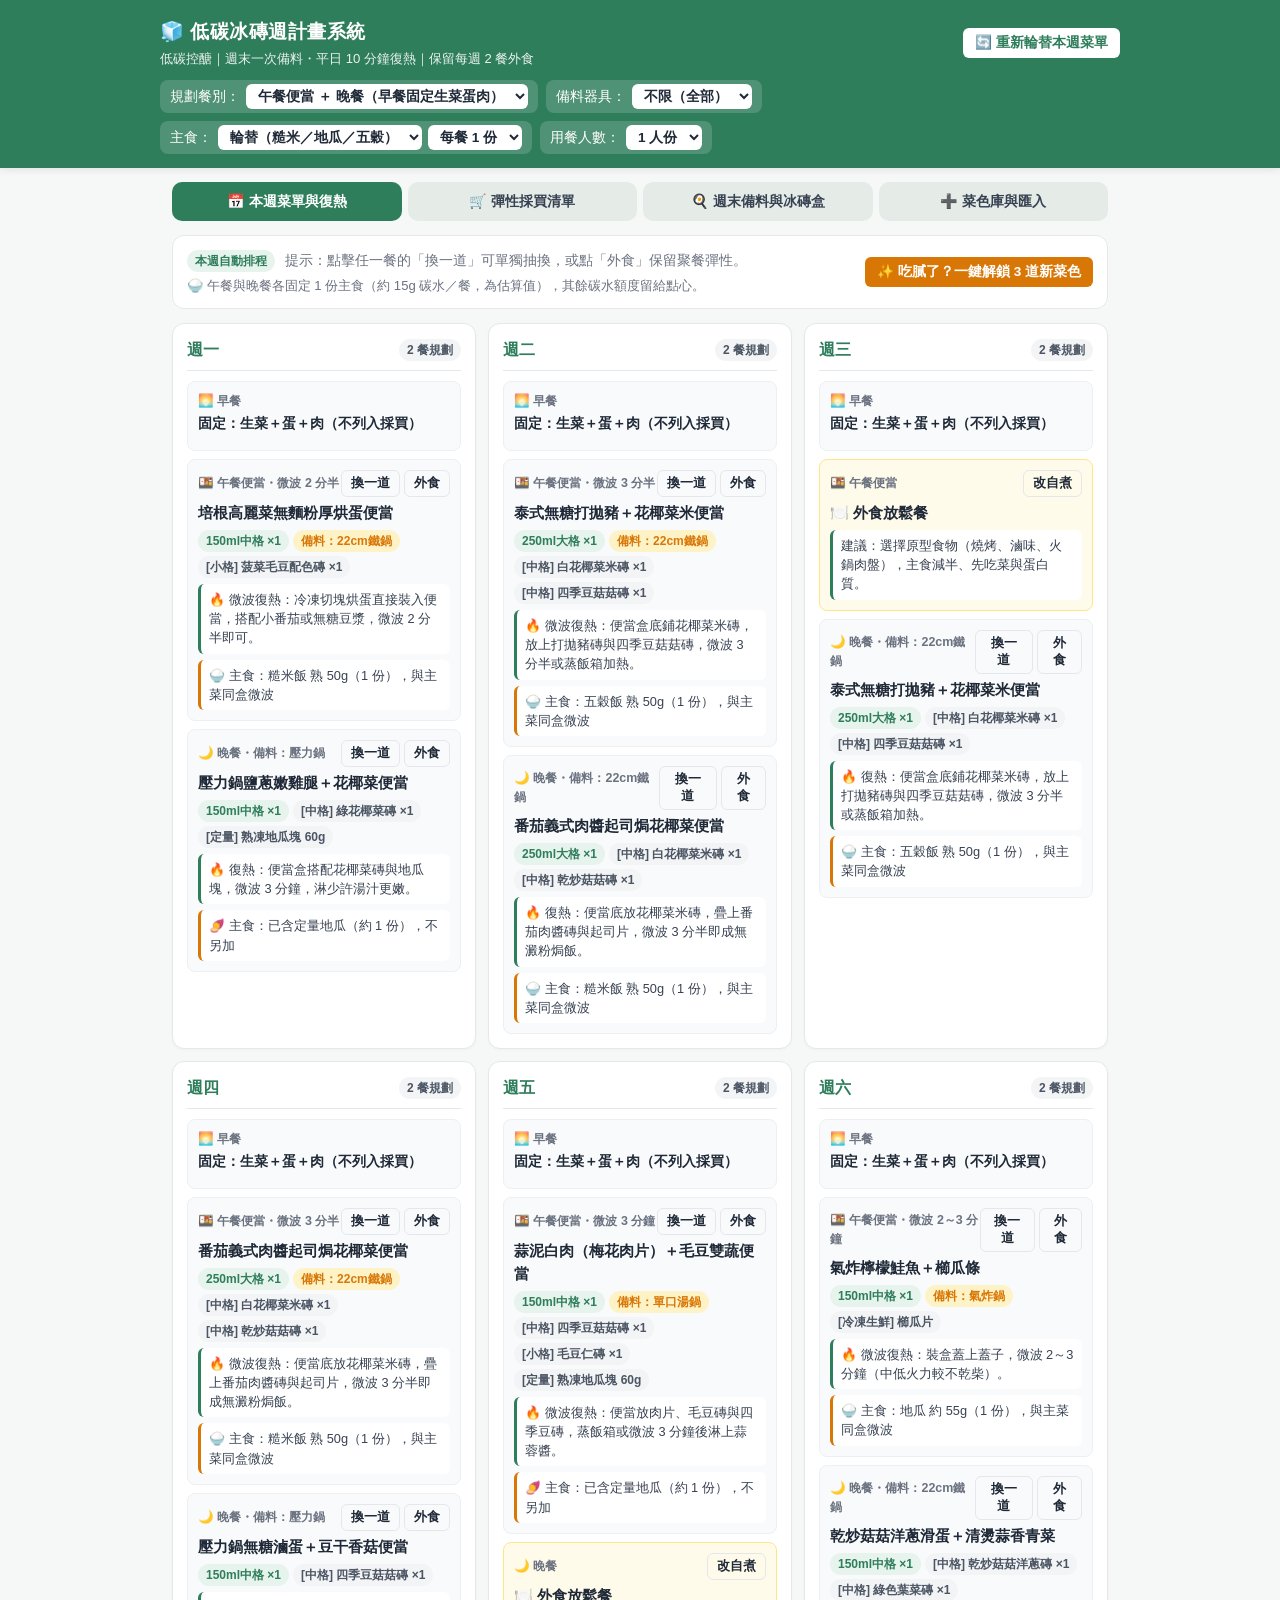
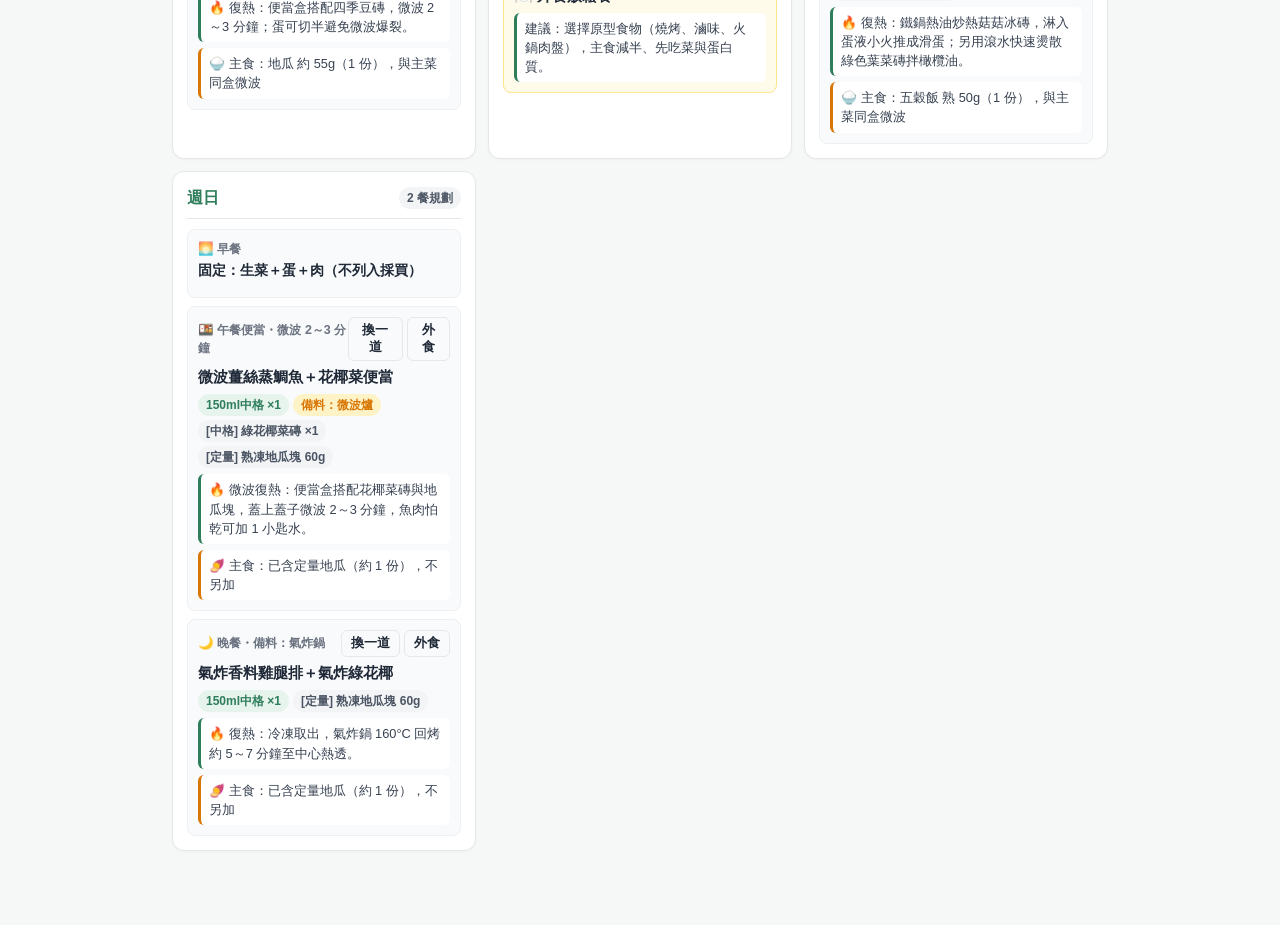
==== commit 82c6612e: "chroe/修改敏感字" ====
--- a/low-carb-meal/index.html
+++ b/low-carb-meal/index.html
@@ -11,7 +11,7 @@
   <div class="header-top">
     <div>
       <h1>🧊 低碳冰磚週計畫系統</h1>
-      <div class="subtitle">糖尿病友善控醣｜週末一次備料・平日 10 分鐘復熱｜保留每週 2 餐外食</div>
+      <div class="subtitle">低碳控醣｜週末一次備料・平日 10 分鐘復熱｜保留每週 2 餐外食</div>
     </div>
     <div class="header-actions">
       <button id="settingsToggle" class="btn btn-white" onclick="toggleSettings()" aria-expanded="false">⚙️ 設定</button>
